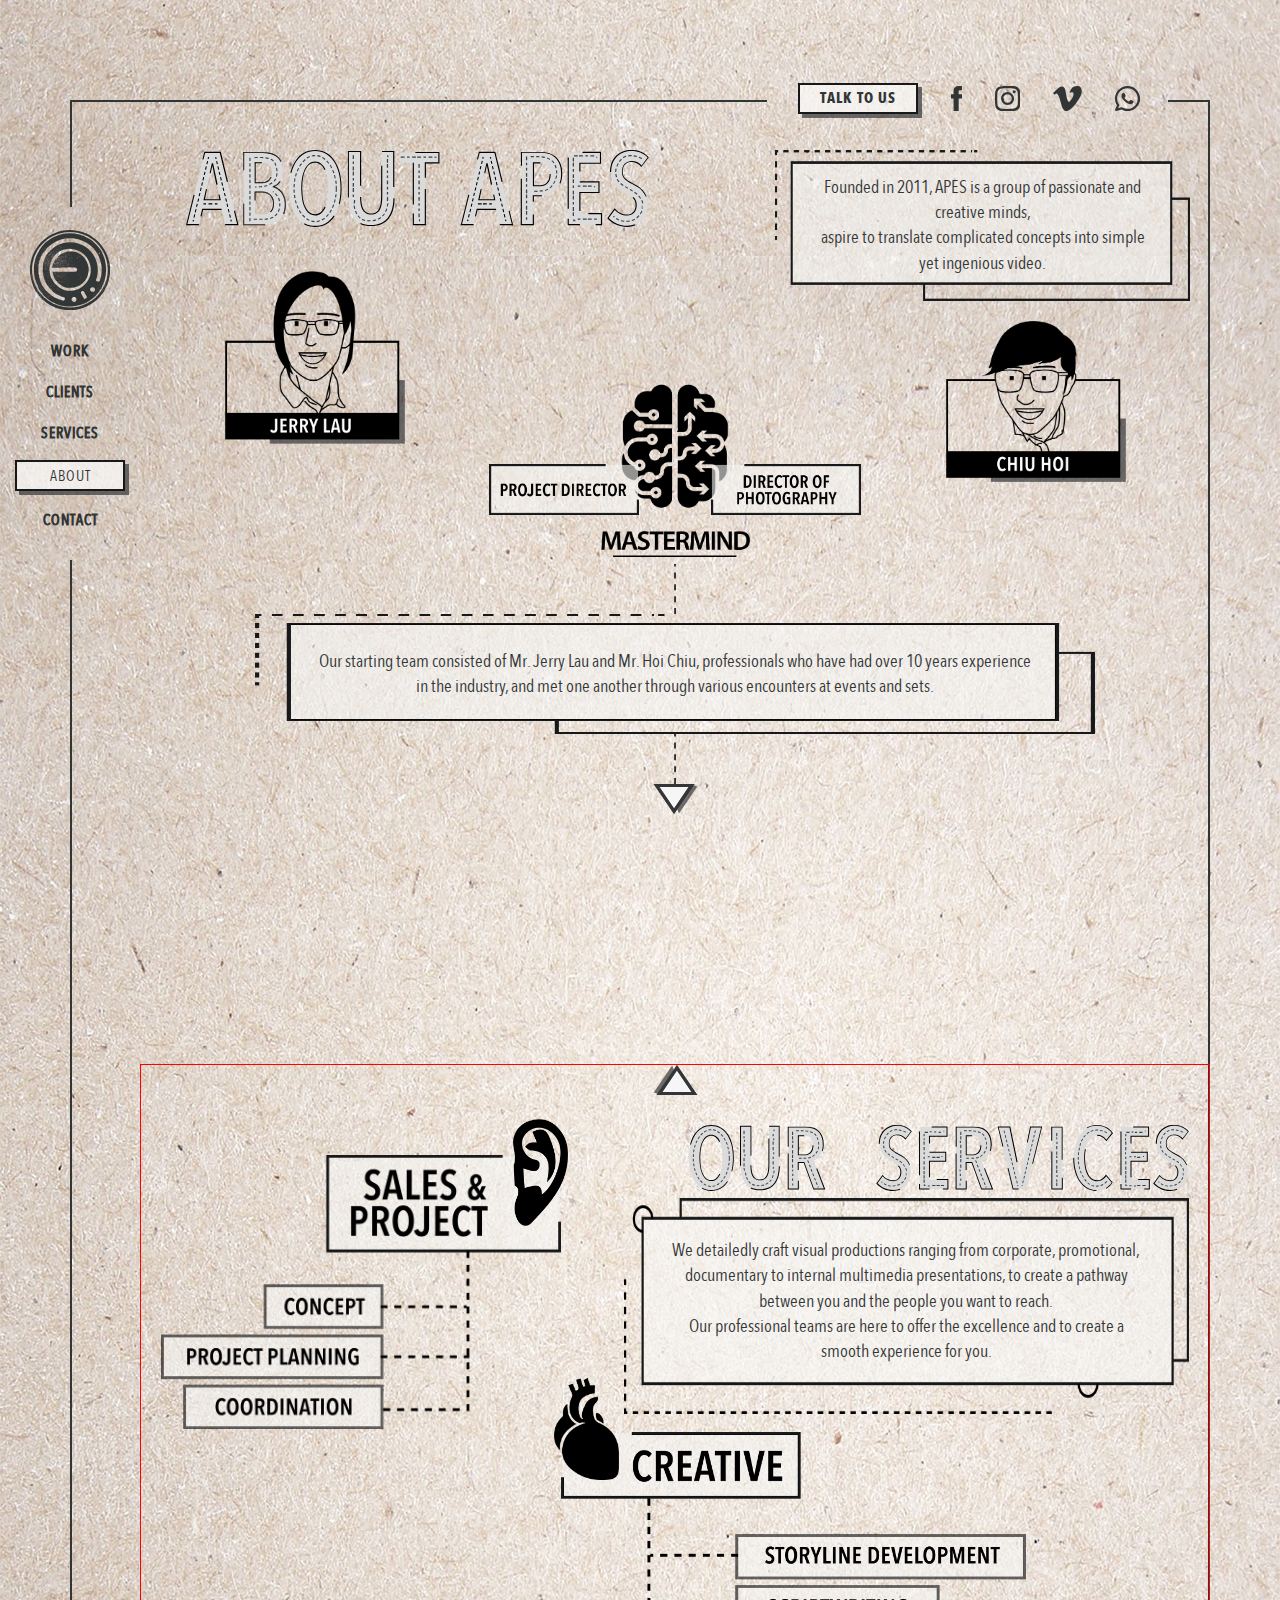
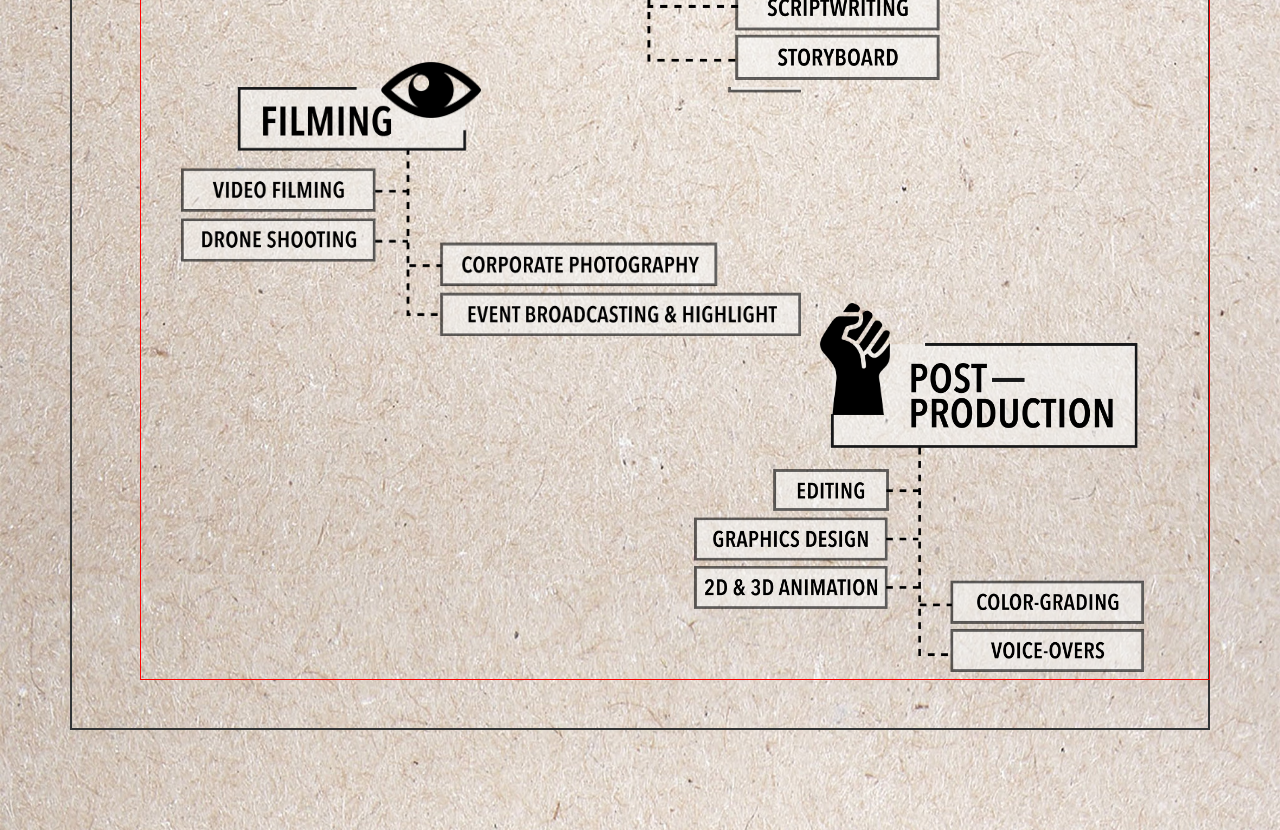
==== about.html @ 7691c05e "work in progress" ====
<!doctype html>
<html class="no-js" lang="en">
<head>
    <meta charset="utf-8">
    <meta http-equiv="x-ua-compatible" content="ie=edge">
    <title>About</title>
    <meta name="description" content="">
    <meta name="viewport" content="width=device-width, initial-scale=1">

    <!--<link rel="shortcut icon" href="img/tab.ico">-->
    <!-- Place favicon.ico in the root directory -->

    <link rel="stylesheet" href="css/main.css">
    <link rel="stylesheet" href="css/magnific-popup.css">
</head>

<body>

<!--[if lte IE 9]>
<p class="browserupgrade">You are using an <strong>outdated</strong> browser. Please <a href="https://browsehappy.com/">upgrade
    your browser</a> to improve your experience and security.</p>
<![endif]-->
<div class="is-mobile"></div>

<main id="main" class="page-transition__wrapper main-scene">

    <div class="page-content__wrap inner-pages about-page">

        <div class="page-content inner-pages about-page">
            <div class="page__frame about-page">
                <span class="page__frame-top-left"></span>
                <span class="page__frame-right"></span>
                <span class="page__frame-bottom"></span>
                <span class="page__frame-bottom-left"></span>
            </div>

            <nav class="page-nav about-page">
                <ul class="page-nav__list">
                    <li class="page-nav__list-item">
                        <a href="index.html" class="page-nav__list-link page-nav__logo page-transition__link">
                            <img src="img/logo.svg" alt="Apes">
                        </a>
                    </li>
                    <li class="page-nav__list-item">
                        <a href="work.html" class="page-nav__list-link page-transition__link">
                            <svg class="page-nav__list-svg" width="100%"
                                 height="100%">
                                <text x="50%" y="90%" letter-spacing="1">Work</text>
                            </svg>
                        </a>
                    </li>
                    <li class="page-nav__list-item">
                        <a href="clients.html" class="page-nav__list-link page-transition__link">
                            <svg class="page-nav__list-svg" width="100%" height="100%">
                                <text x="50%" y="90%" letter-spacing="1">Clients</text>
                            </svg>
                        </a>
                    </li>
                    <li class="page-nav__list-item">
                        <a href="about.html" class="page-nav__list-link page-transition__link">
                            <svg class="page-nav__list-svg" width="100%" height="100%">
                                <text x="50%" y="90%" letter-spacing="1">Services</text>
                            </svg>
                        </a>
                    </li>
                    <li class="page-nav__list-item is-active">
                        <a href="about.html#about" class="page-nav__list-link">
                            <svg class="page-nav__list-svg" width="100%" height="100%">
                                <text x="50%" y="90%" letter-spacing="1">About</text>
                            </svg>
                        </a>
                    </li>
                    <li class="page-nav__list-item">
                        <a href="contact.html" class="page-nav__list-link page-transition__link">
                            <svg class="page-nav__list-svg" width="100%" height="100%">
                                <text x="50%" y="90%" letter-spacing="1">Contact</text>
                            </svg>
                        </a>
                    </li>
                </ul>
            </nav>

            <header class="header about-page">
                <a href="index.html" class="page__logo page-transition__link">
                    <img src="img/logo.svg" alt="Logo">
                </a>
                <div class="hamburger">
                    <span class="line"></span>
                    <span class="line"></span>
                    <span class="line"></span>
                </div>
            </header>

            <div class="about__wrap" id="about">
                <div class="inner-pages__container">
                    <div class="about-row about-row__heading">
                        <div class="about-row__heading-item about__heading page__heading-mob">
                            <span class="heading__line heading__line--top show-in-mob"></span>
                            <img src="img/about/title.svg" alt="About Apes" title="About Apes">
                            <span class="heading__line heading__line--bottom show-in-mob"></span>
                        </div>
                        <div class="about-row__heading-item about__heading-info-wrap">
                            <div class="about__heading-info">
                                <p>Founded in 2011, APES is a group of passionate and <br>
                                    creative minds, <br>
                                    aspire to translate complicated concepts into simple <br>
                                    yet ingenious video. </p>
                            </div>
                        </div>
                    </div>
                    <div class="about-row about-row__people">
                        <div class="about-row__people-item">
                            <div class="about-row__people-img">
                                <img src="img/about/jerry.png" alt="Jerry Lau">
                            </div>
                        </div>
                        <div class="about-row__people-item about-row__people-item--center">
                            <div class="about-row__people-director about-row__people-project"
                                 style="background-image: url('img/about/project-director.png')"></div>
                            <div class="about-row_people-brain">
                                <img src="img/about/brain.png" alt="Mastermind">
                                <img src="img/about/glow.png" class="about-row_people-glow" alt="">
                            </div>
                            <div class="about-row__people-director about-row__people-photography"
                                 style="background-image: url('img/about/photography-director.png')"></div>
                        </div>
                        <div class="about-row__people-item  about-row__people--right">
                            <div class="about-row__people-img">
                                <img src="img/about/hoi.png" alt="Chiu Hoi">
                            </div>
                        </div>
                    </div>
                    <div class="about-row about__content-wrap">
                        <div class="about__content">
                            <p>Our starting team consisted of Mr. Jerry Lau and Mr. Hoi Chiu, professionals who have had
                                over 10 years experience in the industry, and met one another through various encounters
                                at
                                events and sets.
                                <!--With the joining of talents of different roles over years, our teams has been growing to-->
                                <!--&lt;!&ndash;work to the fullest. &#45;&#45;!>-->
                                </p>
                        </div>
                    </div>
                    <div class="about-row about-services__link-wrap">
                        <a href="#services" class="about-services__link go-to-services">
                            <?xml version="1.0" encoding="UTF-8"?>
                            <svg class="button-svg" enable-background="new 0 0 25.5 17.5" version="1.1" viewBox="0 0 25.5 17.5" xml:space="preserve" xmlns="http://www.w3.org/2000/svg">
                            <polygon class="arrow-inner" points="22.2 0.9 11.9 15.9 1.7 0.9" fill="#F6F6F6"/>
                            <path class="arrow-border" d="M23.9,0L11.9,17.5L0,0H23.9z M11.9,14.3l8.5-12.5h-17L11.9,14.3z" fill="#5F6364"/>
                            <polygon class="arrow-shadow" points="13.6 14.4 14.8 17.2 25.5 1.4 22.9 0.8" fill="#333636" opacity=".7"/>
                            <path class="arrow-border" d="M23.9,0L11.9,17.5L0,0H23.9z M11.9,14.3l8.5-12.5h-17L11.9,14.3z" fill="#333536"/>
                        </svg>
                        </a>
                    </div>
                </div>
            </div>

            <div class="services__wrap" id="services">
                <div class="services__wrap-inner">
                        <div class="about-row about-services__link-wrap">
                            <a href="#services" class="about-services__link go-to-services">
                                <?xml version="1.0" encoding="UTF-8"?>
                                <?xml version="1.0" encoding="UTF-8"?>
                                <svg class="button-svg" enable-background="new 0 0 25.5 17.5" version="1.1" viewBox="0 0 25.5 17.5" xml:space="preserve" xmlns="http://www.w3.org/2000/svg">
                                        <polygon class="arrow-inner" points="3.4 16.6 13.6 1.6 23.8 16.6" fill="#F6F6F6"/>
                                        <path class="arrow-border" d="M1.7,17.5L13.6,0l11.9,17.5H1.7z M13.6,3.2L5.1,15.7h17L13.6,3.2z" fill="#5F6364"/>
                                        <polygon class="arrow-shadow" points="11.9 3.1 10.8 0.3 0 16.1 2.6 16.7" fill="#333636" opacity=".7"/>
                                        <path class="arrow-border" d="M1.7,17.5L13.6,0l11.9,17.5H1.7z M13.6,3.2L5.1,15.7h17L13.6,3.2z" fill="#333536"/>
                                    </svg>
                            </a>
                        </div>
                        <div class="services-img service-img__sales">
                            <img src="img/services/sales.png" alt="Sales & Project">
                            <img src="img/services/ear.png" class="service-img__icon" alt="Ear">
                        </div>
                        <div class="services__info-wrap">
                            <div class="services__heading page__heading-mob">
                                <span class="heading__line heading__line--top show-in-mob"></span>
                                <img src="img/services/title.svg" alt="Our Services" title="Our Services">
                                <span class="heading__line heading__line--bottom show-in-mob"></span>
                            </div>
                            <div class="services__info">
                                <p>We detailedly craft visual productions ranging from corporate, promotional, documentary
                                    to internal multimedia presentations, to create a pathway between you and the people you
                                    want to reach.
                                    <br>
                                    Our professional teams are here to offer the excellence and to create a smooth
                                    experience for you.
                                </p>
                            </div>
                        </div>
                    <div class="services__divider"></div>
                    <div class="services-img service-img__creative">
                        <img src="img/services/creative.png" alt="Creative">
                        <img src="img/services/heart.png" class="service-img__icon" alt="Heart">
                    </div>
                    <div class="services__divider"></div>
                    <div class="services-img service-img__filming">
                        <img src="img/services/filming.png" alt="Filming">
                        <img src="img/services/eye.png" class="service-img__icon" alt="Eye">
                    </div>
                    <div class="services-img service-img__production">
                        <img src="img/services/postproduction.png" alt="Post-Production">
                        <img src="img/services/hand.png" class="service-img__icon" alt="Hand">
                    </div>
                </div>
            </div>

            <nav class="page-socials about-page">
                <ul class="page-socials__list">
                    <li class="page-socials__list-item is-active">
                        <a href="contact.html" class="page-socials__contact-link">Talk to Us</a>
                    </li>
                    <li class="page-socials__list-item">
                        <a href="https://www.facebook.com/apesproduction" class="page-socials__list-link"
                           target="_blank">
                            <?xml version="1.0" encoding="UTF-8"?>
                            <svg enable-background="new 0 0 9 19.5" version="1.1" viewBox="0 0 9 19.5" xml:space="preserve" xmlns="http://www.w3.org/2000/svg">
                                 <path d="m2 19.5h4v-9.8h2.7l0.3-3.3h-3v-1.9c0-0.8 0.2-1.1 0.9-1.1h2.1v-3.4h-2.7c-2.9 0-4.3 1.3-4.3 3.8v2.6h-2v3.3h2v9.8z"/>
                            </svg>
                        </a>
                    </li>
                    <li class="page-socials__list-item">
                        <a href="https://www.instagram.com/apesproduction" class="page-socials__list-link"
                           target="_blank">
                            <?xml version="1.0" encoding="UTF-8"?>
                            <svg enable-background="new 0 0 17.7 17.7" version="1.1" viewBox="0 0 17.7 17.7" xml:space="preserve" xmlns="http://www.w3.org/2000/svg">
                                <path d="m8.9 1.6c2.4 0 2.6 0 3.6 0.1 0.9 0 1.3 0.2 1.6 0.3 0.4 0.2 0.7 0.4 1 0.7s0.5 0.6 0.7 1c0.1 0.3 0.3 0.8 0.3 1.6 0 0.9 0.1 1.2 0.1 3.6s0 2.6-0.1 3.6c0 0.9-0.2 1.3-0.3 1.6-0.2 0.4-0.4 0.7-0.7 1s-0.6 0.5-1 0.7c-0.3 0.1-0.8 0.3-1.6 0.3-0.9 0-1.2 0.1-3.6 0.1s-2.6 0-3.6-0.1c-0.9 0-1.3-0.2-1.6-0.3-0.4-0.2-0.7-0.4-1-0.7s-0.5-0.6-0.7-1c-0.1-0.3-0.3-0.8-0.3-1.6 0-0.9-0.1-1.2-0.1-3.6s0-2.6 0.1-3.6c0-0.9 0.2-1.3 0.3-1.6 0.2-0.4 0.4-0.7 0.7-1s0.6-0.5 1-0.7c0.3-0.1 0.8-0.3 1.6-0.3 0.9-0.1 1.2-0.1 3.6-0.1m0-1.6c-2.4 0-2.7 0-3.7 0.1-0.9 0-1.6 0.2-2.2 0.4-0.5 0.2-1 0.5-1.5 1s-0.8 1-1 1.6c-0.3 0.5-0.4 1.2-0.4 2.1-0.1 1-0.1 1.3-0.1 3.7s0 2.7 0.1 3.7c0 0.9 0.2 1.6 0.4 2.2s0.5 1.1 1 1.6 1 0.8 1.6 1 1.2 0.4 2.2 0.4c0.9 0 1.2 0.1 3.7 0.1 2.4 0 2.7 0 3.7-0.1 0.9 0 1.6-0.2 2.2-0.4s1.1-0.5 1.6-1 0.8-1 1-1.6 0.4-1.2 0.4-2.2c0-0.9 0.1-1.2 0.1-3.7 0-2.4 0-2.7-0.1-3.7 0-0.9-0.2-1.6-0.4-2.2s-0.5-1.1-1-1.6-1-0.8-1.6-1-1.2-0.4-2.2-0.4h-3.8"/>
                                <path d="m8.9 4.3c-2.5 0-4.6 2-4.6 4.6 0 2.5 2 4.6 4.6 4.6 2.5 0 4.6-2 4.6-4.6-0.1-2.5-2.1-4.6-4.6-4.6m0 7.5c-1.6 0-3-1.3-3-3 0-1.6 1.3-3 3-3s3 1.3 3 3c-0.1 1.7-1.4 3-3 3"/>
                                <path d="m14.7 4.1c0 0.6-0.5 1.1-1.1 1.1s-1.1-0.5-1.1-1.1 0.5-1.1 1.1-1.1c0.6 0.1 1.1 0.5 1.1 1.1"/>
                            </svg>
                        </a>
                    </li>
                    <li class="page-socials__list-item">
                        <a href="https://vimeo.com/apesproduction" class="page-socials__list-link" target="_blank">
                            <?xml version="1.0" encoding="UTF-8"?>
                            <svg enable-background="new 0 0 21 18.3" version="1.1" viewBox="0 0 21 18.3" xml:space="preserve" xmlns="http://www.w3.org/2000/svg">
                                 <path d="m17.9 0c-2.9-0.1-4.9 1.6-5.9 5 0.5-0.2 1.1-0.4 1.6-0.4 1.1 0 1.6 0.6 1.4 1.8-0.1 0.7-0.5 1.8-1.4 3.2s-1.5 2.1-2 2.1c-0.6 0-1.1-1.1-1.6-3.2-0.1-0.6-0.4-2.2-0.8-4.8-0.4-2.4-1.4-3.5-3.1-3.3-0.7 0.1-1.7 0.7-3.1 2l-3 2.7 1 1.3c0.9-0.7 1.5-1 1.6-1 0.7 0 1.4 1.1 2.1 3.4 0.6 2.1 1.2 4.1 1.8 6.2 0.9 2.3 1.9 3.4 3.2 3.4 2 0 4.4-1.9 7.2-5.7 2.7-3.7 4.1-6.5 4.1-8.5 0.1-2.8-0.9-4.2-3.1-4.2z"/>
                            </svg>
                        </a>
                    </li>
                    <li class="page-socials__list-item">
                        <a href="https://wa.me/85295656536" class="page-socials__list-link" target="_blank">
                            <?xml version="1.0" encoding="UTF-8"?>
                            <svg enable-background="new 0 0 19.9 19.9" version="1.1" viewBox="0 0 19.9 19.9" xml:space="preserve" xmlns="http://www.w3.org/2000/svg">
                                <path d="m10 0c-5.5 0-10 4.5-10 10 0 1.9 0.5 3.8 1.6 5.4l-1.5 3.3c-0.2 0.3-0.1 0.7 0.1 0.9s0.4 0.3 0.7 0.3h0.2l4.2-1.1c1.4 0.8 3.1 1.2 4.7 1.2 5.5 0 10-4.5 10-10-0.1-5.5-4.5-10-10-10zm0 18.2c-1.5 0-2.9-0.4-4.1-1.1-0.2-0.1-0.4-0.1-0.5-0.1h-0.2l-2.7 0.7 0.9-2.1c0.1-0.3 0.1-0.6-0.1-0.9-1-1.4-1.6-3.1-1.6-4.8 0-4.5 3.7-8.2 8.2-8.2s8.2 3.7 8.2 8.2c0.1 4.6-3.6 8.3-8.1 8.3z" clip-rule="evenodd" fill-rule="evenodd"/>
                                <path d="m13.8 11.5c-0.4-0.2-1-0.5-1.5-0.3-0.4 0.2-0.6 0.7-0.9 1-0.1 0.2-0.3 0.2-0.5 0.1-1.4-0.6-2.5-1.5-3.3-2.8 0-0.2 0-0.4 0.2-0.6 0.2-0.3 0.5-0.6 0.6-1s-0.1-0.8-0.3-1.1c-0.2-0.4-0.4-1-0.8-1.3-0.4-0.2-0.9-0.1-1.3 0.2-0.6 0.5-0.9 1.3-0.9 2 0 0.2 0 0.4 0.1 0.6 0.1 0.5 0.4 1 0.6 1.4 0.2 0.3 0.4 0.7 0.6 1 0.8 1 1.7 1.9 2.8 2.6 0.5 0.3 1.1 0.6 1.7 0.8 0.7 0.2 1.3 0.5 2 0.3 0.8-0.1 1.5-0.6 1.8-1.4 0.1-0.2 0.1-0.5 0.1-0.7 0-0.3-0.6-0.6-1-0.8z" clip-rule="evenodd" fill-rule="evenodd"/>
                            </svg>
                        </a>
                    </li>
                </ul>
            </nav>
        </div>
    </div>
</main>

<script src="js/vendor/modernizr-3.5.0.min.js"></script>
<script src="js/vendor/jquery-3.2.1.min.js"></script>
<script src="js/vendor/bootstrap.bundle.min.js"></script>
<script src="js/plugins.js"></script>
<script src="js/vendor/TweenMax.min.js"></script>
<script src="js/vendor/ScrollMagic.min.js"></script>
<script src="js/vendor/debug.addIndicators.min.js"></script>
<script src="js/vendor/jquery.smoothState.min.js"></script>
<script src="js/vendor/jquery.magnific-popup.min.js"></script>
<script src="js/main.js"></script>

</body>
</html>
---- css/main.css ----
/*-------------------MIXINS-------------------------*/
/*---------------LAYOUT---------------*/
/*--------------TRANSITIONS AND ANIMATIONS----------------*/
/*-----------------Decorations-----------------------*/
/*-----------------CUSTOM MIXINS-----------------------*/
/* Slider */
.slick-slider {
  position: relative;
  display: block;
  box-sizing: border-box;
  -webkit-touch-callout: none;
  -webkit-user-select: none;
  -khtml-user-select: none;
  -moz-user-select: none;
  -ms-user-select: none;
  user-select: none;
  -ms-touch-action: pan-y;
  touch-action: pan-y;
  -webkit-tap-highlight-color: transparent; }

.slick-list {
  position: relative;
  overflow: hidden;
  display: block;
  margin: 0;
  padding: 0; }
  .slick-list:focus {
    outline: none; }
  .slick-list.dragging {
    cursor: pointer;
    cursor: hand; }

.slick-slider .slick-track,
.slick-slider .slick-list {
  -webkit-transform: translate3d(0, 0, 0);
  -moz-transform: translate3d(0, 0, 0);
  -ms-transform: translate3d(0, 0, 0);
  -o-transform: translate3d(0, 0, 0);
  transform: translate3d(0, 0, 0); }

.slick-track {
  position: relative;
  left: 0;
  top: 0;
  display: block;
  margin-left: auto;
  margin-right: auto; }
  .slick-track:before, .slick-track:after {
    content: "";
    display: table; }
  .slick-track:after {
    clear: both; }
  .slick-loading .slick-track {
    visibility: hidden; }

.slick-slide {
  float: left;
  height: 100%;
  min-height: 1px;
  display: none; }
  [dir="rtl"] .slick-slide {
    float: right; }
  .slick-slide img {
    display: block; }
  .slick-slide.slick-loading img {
    display: none; }
  .slick-slide.dragging img {
    pointer-events: none; }
  .slick-initialized .slick-slide {
    display: block; }
  .slick-loading .slick-slide {
    visibility: hidden; }
  .slick-vertical .slick-slide {
    display: block;
    height: auto;
    border: 1px solid transparent; }

.slick-arrow.slick-hidden {
  display: none; }

/*! normalize.css v2.0.1 | MIT License | git.io/normalize */
/* ==========================================================================
   HTML5 display definitions
   ========================================================================== */
/*
 * Corrects `block` display not defined in IE 8/9.
 */
article,
aside,
details,
figcaption,
figure,
footer,
header,
hgroup,
nav,
section,
summary {
  display: block; }

/*
 * Corrects `inline-block` display not defined in IE 8/9.
 */
audio,
canvas,
video {
  display: inline-block; }

/*
 * Prevents modern browsers from displaying `audio` without controls.
 * Remove excess height in iOS 5 devices.
 */
audio:not([controls]) {
  display: none;
  height: 0; }

/*
 * Addresses styling for `hidden` attribute not present in IE 8/9.
 */
[hidden] {
  display: none; }

/* ==========================================================================
   Base
   ========================================================================== */
/*
 * 1. Sets default font family to sans-serif.
 * 2. Prevents iOS text size adjust after orientation change, without disabling
 *    user zoom.
 */
* {
  margin: 0;
  padding: 0;
  font-size: 100%; }

html {
  font-family: sans-serif;
  /* 1 */
  -webkit-text-size-adjust: 100%;
  /* 2 */
  -ms-text-size-adjust: 100%;
  /* 2 */ }

/*
 * Removes default margin.
 */
body {
  margin: 0;
  background-color: #fff; }

html, body {
  width: 100%;
  height: 100%; }

/* ==========================================================================
   Links
   ========================================================================== */
/*
 * Addresses `outline` inconsistency between Chrome and other browsers.
 */
a:focus {
  outline: thin dotted; }

/*
 * Improves readability when focused and also mouse hovered in all browsers.
 */
a:active,
a:hover {
  outline: 0; }

/* ==========================================================================
   Typography
   ========================================================================== */
/*
 * Addresses `h1` font sizes within `section` and `article` in Firefox 4+,
 * Safari 5, and Chrome.
 */
h1 {
  font-size: 2em; }

/*
 * Addresses styling not present in IE 8/9, Safari 5, and Chrome.
 */
abbr[title] {
  border-bottom: 1px dotted; }

/*
 * Addresses style set to `bolder` in Firefox 4+, Safari 5, and Chrome.
 */
b,
strong {
  font-weight: bold; }

/*
 * Addresses styling not present in Safari 5 and Chrome.
 */
dfn {
  font-style: italic; }

/*
 * Addresses styling not present in IE 8/9.
 */
mark {
  background: #ff0;
  color: #000; }

/*
 * Corrects font family set oddly in Safari 5 and Chrome.
 */
code,
kbd,
pre,
samp {
  font-family: monospace, serif;
  font-size: 1em; }

/*
 * Improves readability of pre-formatted text in all browsers.
 */
pre {
  white-space: pre;
  white-space: pre-wrap;
  word-wrap: break-word; }

/*
 * Sets consistent quote types.
 */
q {
  quotes: "\201C" "\201D" "\2018" "\2019"; }

/*
 * Addresses inconsistent and variable font size in all browsers.
 */
small {
  font-size: 80%; }

/*
 * Prevents `sub` and `sup` affecting `line-height` in all browsers.
 */
sub,
sup {
  font-size: 75%;
  line-height: 0;
  position: relative;
  vertical-align: baseline; }

sup {
  top: -0.5em; }

sub {
  bottom: -0.25em; }

/* ==========================================================================
   Embedded content
   ========================================================================== */
/*
 * Removes border when inside `a` element in IE 8/9.
 */
img {
  border: 0; }

/*
 * Corrects overflow displayed oddly in IE 9.
 */
svg:not(:root) {
  overflow: hidden; }

/* ==========================================================================
   Figures
   ========================================================================== */
/*
 * Addresses margin not present in IE 8/9 and Safari 5.
 */
figure {
  margin: 0; }

/* ==========================================================================
   Forms
   ========================================================================== */
/*
 * Define consistent border, margin, and padding.
 */
fieldset {
  border: 1px solid #c0c0c0;
  margin: 0 2px;
  padding: 0.35em 0.625em 0.75em; }

/*
 * 1. Corrects color not being inherited in IE 8/9.
 * 2. Remove padding so people aren't caught out if they zero out fieldsets.
 */
legend {
  border: 0;
  /* 1 */
  padding: 0;
  /* 2 */ }

/*
 * 1. Corrects font family not being inherited in all browsers.
 * 2. Corrects font size not being inherited in all browsers.
 * 3. Addresses margins set differently in Firefox 4+, Safari 5, and Chrome
 */
button,
input,
select,
textarea {
  font-family: inherit;
  /* 1 */
  font-size: 100%;
  /* 2 */
  margin: 0;
  /* 3 */ }

/*
 * Addresses Firefox 4+ setting `line-height` on `input` using `!important` in
 * the UA stylesheet.
 */
button,
input {
  line-height: normal; }

/*
 * 1. Avoid the WebKit bug in Android 4.0.* where (2) destroys native `audio`
 *    and `video` controls.
 * 2. Corrects inability to style clickable `input` types in iOS.
 * 3. Improves usability and consistency of cursor style between image-type
 *    `input` and others.
 */
button,
html input[type="button"],
input[type="reset"],
input[type="submit"] {
  -webkit-appearance: button;
  /* 2 */
  cursor: pointer;
  /* 3 */ }

/*
 * Re-set default cursor for disabled elements.
 */
button[disabled],
input[disabled] {
  cursor: default; }

/*
 * 1. Addresses box sizing set to `content-box` in IE 8/9.
 * 2. Removes excess padding in IE 8/9.
 */
input[type="checkbox"],
input[type="radio"] {
  box-sizing: border-box;
  /* 1 */
  padding: 0;
  /* 2 */ }

/*
 * 1. Addresses `appearance` set to `searchfield` in Safari 5 and Chrome.
 * 2. Addresses `box-sizing` set to `border-box` in Safari 5 and Chrome
 *    (include `-moz` to future-proof).
 */
input[type="search"] {
  -webkit-appearance: textfield;
  /* 1 */
  -moz-box-sizing: content-box;
  -webkit-box-sizing: content-box;
  /* 2 */
  box-sizing: content-box; }

/*
 * Removes inner padding and search cancel button in Safari 5 and Chrome
 * on OS X.
 */
input[type="search"]::-webkit-search-cancel-button,
input[type="search"]::-webkit-search-decoration {
  -webkit-appearance: none; }

/*
 * Removes inner padding and border in Firefox 4+.
 */
button::-moz-focus-inner,
input::-moz-focus-inner {
  border: 0;
  padding: 0; }

/*
 * 1. Removes default vertical scrollbar in IE 8/9.
 * 2. Improves readability and alignment in all browsers.
 */
textarea {
  overflow: auto;
  /* 1 */
  vertical-align: top;
  /* 2 */ }

/* ==========================================================================
   Tables
   ========================================================================== */
/*
 * Remove most spacing between table cells.
 */
table {
  border-collapse: collapse;
  border-spacing: 0; }

/*!
* Bootstrap Grid v4.1.2 (https://getbootstrap.com/)
* Copyright 2011-2018 The Bootstrap Authors
* Copyright 2011-2018 Twitter, Inc.
* Licensed under MIT (https://github.com/twbs/bootstrap/blob/master/LICENSE)
*/
@-ms-viewport {
  width: device-width; }
html {
  box-sizing: border-box;
  -ms-overflow-style: scrollbar; }

*,
*::before,
*::after {
  box-sizing: inherit; }

.container {
  width: 100%;
  padding-right: 15px;
  padding-left: 15px;
  margin-right: auto;
  margin-left: auto; }
  @media (min-width: 576px) {
    .container {
      max-width: 540px; } }
  @media (min-width: 768px) {
    .container {
      max-width: 720px; } }
  @media (min-width: 992px) {
    .container {
      max-width: 960px; } }
  @media (min-width: 1200px) {
    .container {
      max-width: 1140px; } }

.container-fluid {
  width: 100%;
  padding-right: 15px;
  padding-left: 15px;
  margin-right: auto;
  margin-left: auto; }

.row {
  display: flex;
  flex-wrap: wrap;
  margin-right: -15px;
  margin-left: -15px; }

.no-gutters {
  margin-right: 0;
  margin-left: 0; }
  .no-gutters > .col,
  .no-gutters > [class*="col-"] {
    padding-right: 0;
    padding-left: 0; }

.col-1, .col-2, .col-3, .col-4, .col-5, .col-6, .col-7, .col-8, .col-9, .col-10, .col-11, .col-12, .col,
.col-auto, .col-sm-1, .col-sm-2, .col-sm-3, .col-sm-4, .col-sm-5, .col-sm-6, .col-sm-7, .col-sm-8, .col-sm-9, .col-sm-10, .col-sm-11, .col-sm-12, .col-sm,
.col-sm-auto, .col-md-1, .col-md-2, .col-md-3, .col-md-4, .col-md-5, .col-md-6, .col-md-7, .col-md-8, .col-md-9, .col-md-10, .col-md-11, .col-md-12, .col-md,
.col-md-auto, .col-lg-1, .col-lg-2, .col-lg-3, .col-lg-4, .col-lg-5, .col-lg-6, .col-lg-7, .col-lg-8, .col-lg-9, .col-lg-10, .col-lg-11, .col-lg-12, .col-lg,
.col-lg-auto, .col-xl-1, .col-xl-2, .col-xl-3, .col-xl-4, .col-xl-5, .col-xl-6, .col-xl-7, .col-xl-8, .col-xl-9, .col-xl-10, .col-xl-11, .col-xl-12, .col-xl,
.col-xl-auto {
  position: relative;
  width: 100%;
  min-height: 1px;
  padding-right: 15px;
  padding-left: 15px; }

.col {
  flex-basis: 0;
  flex-grow: 1;
  max-width: 100%; }

.col-auto {
  flex: 0 0 auto;
  width: auto;
  max-width: none; }

.col-1 {
  flex: 0 0 8.3333333333%;
  max-width: 8.3333333333%; }

.col-2 {
  flex: 0 0 16.6666666667%;
  max-width: 16.6666666667%; }

.col-3 {
  flex: 0 0 25%;
  max-width: 25%; }

.col-4 {
  flex: 0 0 33.3333333333%;
  max-width: 33.3333333333%; }

.col-5 {
  flex: 0 0 41.6666666667%;
  max-width: 41.6666666667%; }

.col-6 {
  flex: 0 0 50%;
  max-width: 50%; }

.col-7 {
  flex: 0 0 58.3333333333%;
  max-width: 58.3333333333%; }

.col-8 {
  flex: 0 0 66.6666666667%;
  max-width: 66.6666666667%; }

.col-9 {
  flex: 0 0 75%;
  max-width: 75%; }

.col-10 {
  flex: 0 0 83.3333333333%;
  max-width: 83.3333333333%; }

.col-11 {
  flex: 0 0 91.6666666667%;
  max-width: 91.6666666667%; }

.col-12 {
  flex: 0 0 100%;
  max-width: 100%; }

.order-first {
  order: -1; }

.order-last {
  order: 13; }

.order-0 {
  order: 0; }

.order-1 {
  order: 1; }

.order-2 {
  order: 2; }

.order-3 {
  order: 3; }

.order-4 {
  order: 4; }

.order-5 {
  order: 5; }

.order-6 {
  order: 6; }

.order-7 {
  order: 7; }

.order-8 {
  order: 8; }

.order-9 {
  order: 9; }

.order-10 {
  order: 10; }

.order-11 {
  order: 11; }

.order-12 {
  order: 12; }

.offset-1 {
  margin-left: 8.3333333333%; }

.offset-2 {
  margin-left: 16.6666666667%; }

.offset-3 {
  margin-left: 25%; }

.offset-4 {
  margin-left: 33.3333333333%; }

.offset-5 {
  margin-left: 41.6666666667%; }

.offset-6 {
  margin-left: 50%; }

.offset-7 {
  margin-left: 58.3333333333%; }

.offset-8 {
  margin-left: 66.6666666667%; }

.offset-9 {
  margin-left: 75%; }

.offset-10 {
  margin-left: 83.3333333333%; }

.offset-11 {
  margin-left: 91.6666666667%; }

@media (min-width: 576px) {
  .col-sm {
    flex-basis: 0;
    flex-grow: 1;
    max-width: 100%; }

  .col-sm-auto {
    flex: 0 0 auto;
    width: auto;
    max-width: none; }

  .col-sm-1 {
    flex: 0 0 8.3333333333%;
    max-width: 8.3333333333%; }

  .col-sm-2 {
    flex: 0 0 16.6666666667%;
    max-width: 16.6666666667%; }

  .col-sm-3 {
    flex: 0 0 25%;
    max-width: 25%; }

  .col-sm-4 {
    flex: 0 0 33.3333333333%;
    max-width: 33.3333333333%; }

  .col-sm-5 {
    flex: 0 0 41.6666666667%;
    max-width: 41.6666666667%; }

  .col-sm-6 {
    flex: 0 0 50%;
    max-width: 50%; }

  .col-sm-7 {
    flex: 0 0 58.3333333333%;
    max-width: 58.3333333333%; }

  .col-sm-8 {
    flex: 0 0 66.6666666667%;
    max-width: 66.6666666667%; }

  .col-sm-9 {
    flex: 0 0 75%;
    max-width: 75%; }

  .col-sm-10 {
    flex: 0 0 83.3333333333%;
    max-width: 83.3333333333%; }

  .col-sm-11 {
    flex: 0 0 91.6666666667%;
    max-width: 91.6666666667%; }

  .col-sm-12 {
    flex: 0 0 100%;
    max-width: 100%; }

  .order-sm-first {
    order: -1; }

  .order-sm-last {
    order: 13; }

  .order-sm-0 {
    order: 0; }

  .order-sm-1 {
    order: 1; }

  .order-sm-2 {
    order: 2; }

  .order-sm-3 {
    order: 3; }

  .order-sm-4 {
    order: 4; }

  .order-sm-5 {
    order: 5; }

  .order-sm-6 {
    order: 6; }

  .order-sm-7 {
    order: 7; }

  .order-sm-8 {
    order: 8; }

  .order-sm-9 {
    order: 9; }

  .order-sm-10 {
    order: 10; }

  .order-sm-11 {
    order: 11; }

  .order-sm-12 {
    order: 12; }

  .offset-sm-0 {
    margin-left: 0; }

  .offset-sm-1 {
    margin-left: 8.3333333333%; }

  .offset-sm-2 {
    margin-left: 16.6666666667%; }

  .offset-sm-3 {
    margin-left: 25%; }

  .offset-sm-4 {
    margin-left: 33.3333333333%; }

  .offset-sm-5 {
    margin-left: 41.6666666667%; }

  .offset-sm-6 {
    margin-left: 50%; }

  .offset-sm-7 {
    margin-left: 58.3333333333%; }

  .offset-sm-8 {
    margin-left: 66.6666666667%; }

  .offset-sm-9 {
    margin-left: 75%; }

  .offset-sm-10 {
    margin-left: 83.3333333333%; }

  .offset-sm-11 {
    margin-left: 91.6666666667%; } }
@media (min-width: 768px) {
  .col-md {
    flex-basis: 0;
    flex-grow: 1;
    max-width: 100%; }

  .col-md-auto {
    flex: 0 0 auto;
    width: auto;
    max-width: none; }

  .col-md-1 {
    flex: 0 0 8.3333333333%;
    max-width: 8.3333333333%; }

  .col-md-2 {
    flex: 0 0 16.6666666667%;
    max-width: 16.6666666667%; }

  .col-md-3 {
    flex: 0 0 25%;
    max-width: 25%; }

  .col-md-4 {
    flex: 0 0 33.3333333333%;
    max-width: 33.3333333333%; }

  .col-md-5 {
    flex: 0 0 41.6666666667%;
    max-width: 41.6666666667%; }

  .col-md-6 {
    flex: 0 0 50%;
    max-width: 50%; }

  .col-md-7 {
    flex: 0 0 58.3333333333%;
    max-width: 58.3333333333%; }

  .col-md-8 {
    flex: 0 0 66.6666666667%;
    max-width: 66.6666666667%; }

  .col-md-9 {
    flex: 0 0 75%;
    max-width: 75%; }

  .col-md-10 {
    flex: 0 0 83.3333333333%;
    max-width: 83.3333333333%; }

  .col-md-11 {
    flex: 0 0 91.6666666667%;
    max-width: 91.6666666667%; }

  .col-md-12 {
    flex: 0 0 100%;
    max-width: 100%; }

  .order-md-first {
    order: -1; }

  .order-md-last {
    order: 13; }

  .order-md-0 {
    order: 0; }

  .order-md-1 {
    order: 1; }

  .order-md-2 {
    order: 2; }

  .order-md-3 {
    order: 3; }

  .order-md-4 {
    order: 4; }

  .order-md-5 {
    order: 5; }

  .order-md-6 {
    order: 6; }

  .order-md-7 {
    order: 7; }

  .order-md-8 {
    order: 8; }

  .order-md-9 {
    order: 9; }

  .order-md-10 {
    order: 10; }

  .order-md-11 {
    order: 11; }

  .order-md-12 {
    order: 12; }

  .offset-md-0 {
    margin-left: 0; }

  .offset-md-1 {
    margin-left: 8.3333333333%; }

  .offset-md-2 {
    margin-left: 16.6666666667%; }

  .offset-md-3 {
    margin-left: 25%; }

  .offset-md-4 {
    margin-left: 33.3333333333%; }

  .offset-md-5 {
    margin-left: 41.6666666667%; }

  .offset-md-6 {
    margin-left: 50%; }

  .offset-md-7 {
    margin-left: 58.3333333333%; }

  .offset-md-8 {
    margin-left: 66.6666666667%; }

  .offset-md-9 {
    margin-left: 75%; }

  .offset-md-10 {
    margin-left: 83.3333333333%; }

  .offset-md-11 {
    margin-left: 91.6666666667%; } }
@media (min-width: 992px) {
  .col-lg {
    flex-basis: 0;
    flex-grow: 1;
    max-width: 100%; }

  .col-lg-auto {
    flex: 0 0 auto;
    width: auto;
    max-width: none; }

  .col-lg-1 {
    flex: 0 0 8.3333333333%;
    max-width: 8.3333333333%; }

  .col-lg-2 {
    flex: 0 0 16.6666666667%;
    max-width: 16.6666666667%; }

  .col-lg-3 {
    flex: 0 0 25%;
    max-width: 25%; }

  .col-lg-4 {
    flex: 0 0 33.3333333333%;
    max-width: 33.3333333333%; }

  .col-lg-5 {
    flex: 0 0 41.6666666667%;
    max-width: 41.6666666667%; }

  .col-lg-6 {
    flex: 0 0 50%;
    max-width: 50%; }

  .col-lg-7 {
    flex: 0 0 58.3333333333%;
    max-width: 58.3333333333%; }

  .col-lg-8 {
    flex: 0 0 66.6666666667%;
    max-width: 66.6666666667%; }

  .col-lg-9 {
    flex: 0 0 75%;
    max-width: 75%; }

  .col-lg-10 {
    flex: 0 0 83.3333333333%;
    max-width: 83.3333333333%; }

  .col-lg-11 {
    flex: 0 0 91.6666666667%;
    max-width: 91.6666666667%; }

  .col-lg-12 {
    flex: 0 0 100%;
    max-width: 100%; }

  .order-lg-first {
    order: -1; }

  .order-lg-last {
    order: 13; }

  .order-lg-0 {
    order: 0; }

  .order-lg-1 {
    order: 1; }

  .order-lg-2 {
    order: 2; }

  .order-lg-3 {
    order: 3; }

  .order-lg-4 {
    order: 4; }

  .order-lg-5 {
    order: 5; }

  .order-lg-6 {
    order: 6; }

  .order-lg-7 {
    order: 7; }

  .order-lg-8 {
    order: 8; }

  .order-lg-9 {
    order: 9; }

  .order-lg-10 {
    order: 10; }

  .order-lg-11 {
    order: 11; }

  .order-lg-12 {
    order: 12; }

  .offset-lg-0 {
    margin-left: 0; }

  .offset-lg-1 {
    margin-left: 8.3333333333%; }

  .offset-lg-2 {
    margin-left: 16.6666666667%; }

  .offset-lg-3 {
    margin-left: 25%; }

  .offset-lg-4 {
    margin-left: 33.3333333333%; }

  .offset-lg-5 {
    margin-left: 41.6666666667%; }

  .offset-lg-6 {
    margin-left: 50%; }

  .offset-lg-7 {
    margin-left: 58.3333333333%; }

  .offset-lg-8 {
    margin-left: 66.6666666667%; }

  .offset-lg-9 {
    margin-left: 75%; }

  .offset-lg-10 {
    margin-left: 83.3333333333%; }

  .offset-lg-11 {
    margin-left: 91.6666666667%; } }
@media (min-width: 1200px) {
  .col-xl {
    flex-basis: 0;
    flex-grow: 1;
    max-width: 100%; }

  .col-xl-auto {
    flex: 0 0 auto;
    width: auto;
    max-width: none; }

  .col-xl-1 {
    flex: 0 0 8.3333333333%;
    max-width: 8.3333333333%; }

  .col-xl-2 {
    flex: 0 0 16.6666666667%;
    max-width: 16.6666666667%; }

  .col-xl-3 {
    flex: 0 0 25%;
    max-width: 25%; }

  .col-xl-4 {
    flex: 0 0 33.3333333333%;
    max-width: 33.3333333333%; }

  .col-xl-5 {
    flex: 0 0 41.6666666667%;
    max-width: 41.6666666667%; }

  .col-xl-6 {
    flex: 0 0 50%;
    max-width: 50%; }

  .col-xl-7 {
    flex: 0 0 58.3333333333%;
    max-width: 58.3333333333%; }

  .col-xl-8 {
    flex: 0 0 66.6666666667%;
    max-width: 66.6666666667%; }

  .col-xl-9 {
    flex: 0 0 75%;
    max-width: 75%; }

  .col-xl-10 {
    flex: 0 0 83.3333333333%;
    max-width: 83.3333333333%; }

  .col-xl-11 {
    flex: 0 0 91.6666666667%;
    max-width: 91.6666666667%; }

  .col-xl-12 {
    flex: 0 0 100%;
    max-width: 100%; }

  .order-xl-first {
    order: -1; }

  .order-xl-last {
    order: 13; }

  .order-xl-0 {
    order: 0; }

  .order-xl-1 {
    order: 1; }

  .order-xl-2 {
    order: 2; }

  .order-xl-3 {
    order: 3; }

  .order-xl-4 {
    order: 4; }

  .order-xl-5 {
    order: 5; }

  .order-xl-6 {
    order: 6; }

  .order-xl-7 {
    order: 7; }

  .order-xl-8 {
    order: 8; }

  .order-xl-9 {
    order: 9; }

  .order-xl-10 {
    order: 10; }

  .order-xl-11 {
    order: 11; }

  .order-xl-12 {
    order: 12; }

  .offset-xl-0 {
    margin-left: 0; }

  .offset-xl-1 {
    margin-left: 8.3333333333%; }

  .offset-xl-2 {
    margin-left: 16.6666666667%; }

  .offset-xl-3 {
    margin-left: 25%; }

  .offset-xl-4 {
    margin-left: 33.3333333333%; }

  .offset-xl-5 {
    margin-left: 41.6666666667%; }

  .offset-xl-6 {
    margin-left: 50%; }

  .offset-xl-7 {
    margin-left: 58.3333333333%; }

  .offset-xl-8 {
    margin-left: 66.6666666667%; }

  .offset-xl-9 {
    margin-left: 75%; }

  .offset-xl-10 {
    margin-left: 83.3333333333%; }

  .offset-xl-11 {
    margin-left: 91.6666666667%; } }
.d-none {
  display: none !important; }

.d-inline {
  display: inline !important; }

.d-inline-block {
  display: inline-block !important; }

.d-block {
  display: block !important; }

.d-table {
  display: table !important; }

.d-table-row {
  display: table-row !important; }

.d-table-cell {
  display: table-cell !important; }

.d-flex {
  display: flex !important; }

.d-inline-flex {
  display: inline-flex !important; }

@media (min-width: 576px) {
  .d-sm-none {
    display: none !important; }

  .d-sm-inline {
    display: inline !important; }

  .d-sm-inline-block {
    display: inline-block !important; }

  .d-sm-block {
    display: block !important; }

  .d-sm-table {
    display: table !important; }

  .d-sm-table-row {
    display: table-row !important; }

  .d-sm-table-cell {
    display: table-cell !important; }

  .d-sm-flex {
    display: flex !important; }

  .d-sm-inline-flex {
    display: inline-flex !important; } }
@media (min-width: 768px) {
  .d-md-none {
    display: none !important; }

  .d-md-inline {
    display: inline !important; }

  .d-md-inline-block {
    display: inline-block !important; }

  .d-md-block {
    display: block !important; }

  .d-md-table {
    display: table !important; }

  .d-md-table-row {
    display: table-row !important; }

  .d-md-table-cell {
    display: table-cell !important; }

  .d-md-flex {
    display: flex !important; }

  .d-md-inline-flex {
    display: inline-flex !important; } }
@media (min-width: 992px) {
  .d-lg-none {
    display: none !important; }

  .d-lg-inline {
    display: inline !important; }

  .d-lg-inline-block {
    display: inline-block !important; }

  .d-lg-block {
    display: block !important; }

  .d-lg-table {
    display: table !important; }

  .d-lg-table-row {
    display: table-row !important; }

  .d-lg-table-cell {
    display: table-cell !important; }

  .d-lg-flex {
    display: flex !important; }

  .d-lg-inline-flex {
    display: inline-flex !important; } }
@media (min-width: 1200px) {
  .d-xl-none {
    display: none !important; }

  .d-xl-inline {
    display: inline !important; }

  .d-xl-inline-block {
    display: inline-block !important; }

  .d-xl-block {
    display: block !important; }

  .d-xl-table {
    display: table !important; }

  .d-xl-table-row {
    display: table-row !important; }

  .d-xl-table-cell {
    display: table-cell !important; }

  .d-xl-flex {
    display: flex !important; }

  .d-xl-inline-flex {
    display: inline-flex !important; } }
@media print {
  .d-print-none {
    display: none !important; }

  .d-print-inline {
    display: inline !important; }

  .d-print-inline-block {
    display: inline-block !important; }

  .d-print-block {
    display: block !important; }

  .d-print-table {
    display: table !important; }

  .d-print-table-row {
    display: table-row !important; }

  .d-print-table-cell {
    display: table-cell !important; }

  .d-print-flex {
    display: flex !important; }

  .d-print-inline-flex {
    display: inline-flex !important; } }
.flex-row {
  flex-direction: row !important; }

.flex-column {
  flex-direction: column !important; }

.flex-row-reverse {
  flex-direction: row-reverse !important; }

.flex-column-reverse {
  flex-direction: column-reverse !important; }

.flex-wrap {
  flex-wrap: wrap !important; }

.flex-nowrap {
  flex-wrap: nowrap !important; }

.flex-wrap-reverse {
  flex-wrap: wrap-reverse !important; }

.flex-fill {
  flex: 1 1 auto !important; }

.flex-grow-0 {
  flex-grow: 0 !important; }

.flex-grow-1 {
  flex-grow: 1 !important; }

.flex-shrink-0 {
  flex-shrink: 0 !important; }

.flex-shrink-1 {
  flex-shrink: 1 !important; }

.justify-content-start {
  justify-content: flex-start !important; }

.justify-content-end {
  justify-content: flex-end !important; }

.justify-content-center {
  justify-content: center !important; }

.justify-content-between {
  justify-content: space-between !important; }

.justify-content-around {
  justify-content: space-around !important; }

.align-items-start {
  align-items: flex-start !important; }

.align-items-end {
  align-items: flex-end !important; }

.align-items-center {
  align-items: center !important; }

.align-items-baseline {
  align-items: baseline !important; }

.align-items-stretch {
  align-items: stretch !important; }

.align-content-start {
  align-content: flex-start !important; }

.align-content-end {
  align-content: flex-end !important; }

.align-content-center {
  align-content: center !important; }

.align-content-between {
  align-content: space-between !important; }

.align-content-around {
  align-content: space-around !important; }

.align-content-stretch {
  align-content: stretch !important; }

.align-self-auto {
  align-self: auto !important; }

.align-self-start {
  align-self: flex-start !important; }

.align-self-end {
  align-self: flex-end !important; }

.align-self-center {
  align-self: center !important; }

.align-self-baseline {
  align-self: baseline !important; }

.align-self-stretch {
  align-self: stretch !important; }

@media (min-width: 576px) {
  .flex-sm-row {
    flex-direction: row !important; }

  .flex-sm-column {
    flex-direction: column !important; }

  .flex-sm-row-reverse {
    flex-direction: row-reverse !important; }

  .flex-sm-column-reverse {
    flex-direction: column-reverse !important; }

  .flex-sm-wrap {
    flex-wrap: wrap !important; }

  .flex-sm-nowrap {
    flex-wrap: nowrap !important; }

  .flex-sm-wrap-reverse {
    flex-wrap: wrap-reverse !important; }

  .flex-sm-fill {
    flex: 1 1 auto !important; }

  .flex-sm-grow-0 {
    flex-grow: 0 !important; }

  .flex-sm-grow-1 {
    flex-grow: 1 !important; }

  .flex-sm-shrink-0 {
    flex-shrink: 0 !important; }

  .flex-sm-shrink-1 {
    flex-shrink: 1 !important; }

  .justify-content-sm-start {
    justify-content: flex-start !important; }

  .justify-content-sm-end {
    justify-content: flex-end !important; }

  .justify-content-sm-center {
    justify-content: center !important; }

  .justify-content-sm-between {
    justify-content: space-between !important; }

  .justify-content-sm-around {
    justify-content: space-around !important; }

  .align-items-sm-start {
    align-items: flex-start !important; }

  .align-items-sm-end {
    align-items: flex-end !important; }

  .align-items-sm-center {
    align-items: center !important; }

  .align-items-sm-baseline {
    align-items: baseline !important; }

  .align-items-sm-stretch {
    align-items: stretch !important; }

  .align-content-sm-start {
    align-content: flex-start !important; }

  .align-content-sm-end {
    align-content: flex-end !important; }

  .align-content-sm-center {
    align-content: center !important; }

  .align-content-sm-between {
    align-content: space-between !important; }

  .align-content-sm-around {
    align-content: space-around !important; }

  .align-content-sm-stretch {
    align-content: stretch !important; }

  .align-self-sm-auto {
    align-self: auto !important; }

  .align-self-sm-start {
    align-self: flex-start !important; }

  .align-self-sm-end {
    align-self: flex-end !important; }

  .align-self-sm-center {
    align-self: center !important; }

  .align-self-sm-baseline {
    align-self: baseline !important; }

  .align-self-sm-stretch {
    align-self: stretch !important; } }
@media (min-width: 768px) {
  .flex-md-row {
    flex-direction: row !important; }

  .flex-md-column {
    flex-direction: column !important; }

  .flex-md-row-reverse {
    flex-direction: row-reverse !important; }

  .flex-md-column-reverse {
    flex-direction: column-reverse !important; }

  .flex-md-wrap {
    flex-wrap: wrap !important; }

  .flex-md-nowrap {
    flex-wrap: nowrap !important; }

  .flex-md-wrap-reverse {
    flex-wrap: wrap-reverse !important; }

  .flex-md-fill {
    flex: 1 1 auto !important; }

  .flex-md-grow-0 {
    flex-grow: 0 !important; }

  .flex-md-grow-1 {
    flex-grow: 1 !important; }

  .flex-md-shrink-0 {
    flex-shrink: 0 !important; }

  .flex-md-shrink-1 {
    flex-shrink: 1 !important; }

  .justify-content-md-start {
    justify-content: flex-start !important; }

  .justify-content-md-end {
    justify-content: flex-end !important; }

  .justify-content-md-center {
    justify-content: center !important; }

  .justify-content-md-between {
    justify-content: space-between !important; }

  .justify-content-md-around {
    justify-content: space-around !important; }

  .align-items-md-start {
    align-items: flex-start !important; }

  .align-items-md-end {
    align-items: flex-end !important; }

  .align-items-md-center {
    align-items: center !important; }

  .align-items-md-baseline {
    align-items: baseline !important; }

  .align-items-md-stretch {
    align-items: stretch !important; }

  .align-content-md-start {
    align-content: flex-start !important; }

  .align-content-md-end {
    align-content: flex-end !important; }

  .align-content-md-center {
    align-content: center !important; }

  .align-content-md-between {
    align-content: space-between !important; }

  .align-content-md-around {
    align-content: space-around !important; }

  .align-content-md-stretch {
    align-content: stretch !important; }

  .align-self-md-auto {
    align-self: auto !important; }

  .align-self-md-start {
    align-self: flex-start !important; }

  .align-self-md-end {
    align-self: flex-end !important; }

  .align-self-md-center {
    align-self: center !important; }

  .align-self-md-baseline {
    align-self: baseline !important; }

  .align-self-md-stretch {
    align-self: stretch !important; } }
@media (min-width: 992px) {
  .flex-lg-row {
    flex-direction: row !important; }

  .flex-lg-column {
    flex-direction: column !important; }

  .flex-lg-row-reverse {
    flex-direction: row-reverse !important; }

  .flex-lg-column-reverse {
    flex-direction: column-reverse !important; }

  .flex-lg-wrap {
    flex-wrap: wrap !important; }

  .flex-lg-nowrap {
    flex-wrap: nowrap !important; }

  .flex-lg-wrap-reverse {
    flex-wrap: wrap-reverse !important; }

  .flex-lg-fill {
    flex: 1 1 auto !important; }

  .flex-lg-grow-0 {
    flex-grow: 0 !important; }

  .flex-lg-grow-1 {
    flex-grow: 1 !important; }

  .flex-lg-shrink-0 {
    flex-shrink: 0 !important; }

  .flex-lg-shrink-1 {
    flex-shrink: 1 !important; }

  .justify-content-lg-start {
    justify-content: flex-start !important; }

  .justify-content-lg-end {
    justify-content: flex-end !important; }

  .justify-content-lg-center {
    justify-content: center !important; }

  .justify-content-lg-between {
    justify-content: space-between !important; }

  .justify-content-lg-around {
    justify-content: space-around !important; }

  .align-items-lg-start {
    align-items: flex-start !important; }

  .align-items-lg-end {
    align-items: flex-end !important; }

  .align-items-lg-center {
    align-items: center !important; }

  .align-items-lg-baseline {
    align-items: baseline !important; }

  .align-items-lg-stretch {
    align-items: stretch !important; }

  .align-content-lg-start {
    align-content: flex-start !important; }

  .align-content-lg-end {
    align-content: flex-end !important; }

  .align-content-lg-center {
    align-content: center !important; }

  .align-content-lg-between {
    align-content: space-between !important; }

  .align-content-lg-around {
    align-content: space-around !important; }

  .align-content-lg-stretch {
    align-content: stretch !important; }

  .align-self-lg-auto {
    align-self: auto !important; }

  .align-self-lg-start {
    align-self: flex-start !important; }

  .align-self-lg-end {
    align-self: flex-end !important; }

  .align-self-lg-center {
    align-self: center !important; }

  .align-self-lg-baseline {
    align-self: baseline !important; }

  .align-self-lg-stretch {
    align-self: stretch !important; } }
@media (min-width: 1200px) {
  .flex-xl-row {
    flex-direction: row !important; }

  .flex-xl-column {
    flex-direction: column !important; }

  .flex-xl-row-reverse {
    flex-direction: row-reverse !important; }

  .flex-xl-column-reverse {
    flex-direction: column-reverse !important; }

  .flex-xl-wrap {
    flex-wrap: wrap !important; }

  .flex-xl-nowrap {
    flex-wrap: nowrap !important; }

  .flex-xl-wrap-reverse {
    flex-wrap: wrap-reverse !important; }

  .flex-xl-fill {
    flex: 1 1 auto !important; }

  .flex-xl-grow-0 {
    flex-grow: 0 !important; }

  .flex-xl-grow-1 {
    flex-grow: 1 !important; }

  .flex-xl-shrink-0 {
    flex-shrink: 0 !important; }

  .flex-xl-shrink-1 {
    flex-shrink: 1 !important; }

  .justify-content-xl-start {
    justify-content: flex-start !important; }

  .justify-content-xl-end {
    justify-content: flex-end !important; }

  .justify-content-xl-center {
    justify-content: center !important; }

  .justify-content-xl-between {
    justify-content: space-between !important; }

  .justify-content-xl-around {
    justify-content: space-around !important; }

  .align-items-xl-start {
    align-items: flex-start !important; }

  .align-items-xl-end {
    align-items: flex-end !important; }

  .align-items-xl-center {
    align-items: center !important; }

  .align-items-xl-baseline {
    align-items: baseline !important; }

  .align-items-xl-stretch {
    align-items: stretch !important; }

  .align-content-xl-start {
    align-content: flex-start !important; }

  .align-content-xl-end {
    align-content: flex-end !important; }

  .align-content-xl-center {
    align-content: center !important; }

  .align-content-xl-between {
    align-content: space-between !important; }

  .align-content-xl-around {
    align-content: space-around !important; }

  .align-content-xl-stretch {
    align-content: stretch !important; }

  .align-self-xl-auto {
    align-self: auto !important; }

  .align-self-xl-start {
    align-self: flex-start !important; }

  .align-self-xl-end {
    align-self: flex-end !important; }

  .align-self-xl-center {
    align-self: center !important; }

  .align-self-xl-baseline {
    align-self: baseline !important; }

  .align-self-xl-stretch {
    align-self: stretch !important; } }
/*!
* Bootstrap Grid v4.1.2 (https://getbootstrap.com/)
* Copyright 2011-2018 The Bootstrap Authors
* Copyright 2011-2018 Twitter, Inc.
* Licensed under MIT (https://github.com/twbs/bootstrap/blob/master/LICENSE)
*/
@-ms-viewport {
  width: device-width; }
html {
  box-sizing: border-box;
  -ms-overflow-style: scrollbar; }

*,
*::before,
*::after {
  box-sizing: inherit; }

.container {
  width: 100%;
  padding-right: 15px;
  padding-left: 15px;
  margin-right: auto;
  margin-left: auto; }
  @media (min-width: 576px) {
    .container {
      max-width: 540px; } }
  @media (min-width: 768px) {
    .container {
      max-width: 720px; } }
  @media (min-width: 1024px) {
    .container {
      max-width: 960px; } }
  @media (min-width: 1200px) {
    .container {
      max-width: 1140px; } }

.container-fluid {
  width: 100%;
  padding-right: 15px;
  padding-left: 15px;
  margin-right: auto;
  margin-left: auto; }

.row {
  display: flex;
  flex-wrap: wrap;
  margin-right: -15px;
  margin-left: -15px; }

.no-gutters {
  margin-right: 0;
  margin-left: 0; }
  .no-gutters > .col,
  .no-gutters > [class*="col-"] {
    padding-right: 0;
    padding-left: 0; }

.col-1, .col-2, .col-3, .col-4, .col-5, .col-6, .col-7, .col-8, .col-9, .col-10, .col-11, .col-12, .col,
.col-auto, .col-sm-1, .col-sm-2, .col-sm-3, .col-sm-4, .col-sm-5, .col-sm-6, .col-sm-7, .col-sm-8, .col-sm-9, .col-sm-10, .col-sm-11, .col-sm-12, .col-sm,
.col-sm-auto, .col-md-1, .col-md-2, .col-md-3, .col-md-4, .col-md-5, .col-md-6, .col-md-7, .col-md-8, .col-md-9, .col-md-10, .col-md-11, .col-md-12, .col-md,
.col-md-auto, .col-lg-1, .col-lg-2, .col-lg-3, .col-lg-4, .col-lg-5, .col-lg-6, .col-lg-7, .col-lg-8, .col-lg-9, .col-lg-10, .col-lg-11, .col-lg-12, .col-lg,
.col-lg-auto, .col-xl-1, .col-xl-2, .col-xl-3, .col-xl-4, .col-xl-5, .col-xl-6, .col-xl-7, .col-xl-8, .col-xl-9, .col-xl-10, .col-xl-11, .col-xl-12, .col-xl,
.col-xl-auto {
  position: relative;
  width: 100%;
  min-height: 1px;
  padding-right: 15px;
  padding-left: 15px; }

.col {
  flex-basis: 0;
  flex-grow: 1;
  max-width: 100%; }

.col-auto {
  flex: 0 0 auto;
  width: auto;
  max-width: none; }

.col-1 {
  flex: 0 0 8.3333333333%;
  max-width: 8.3333333333%; }

.col-2 {
  flex: 0 0 16.6666666667%;
  max-width: 16.6666666667%; }

.col-3 {
  flex: 0 0 25%;
  max-width: 25%; }

.col-4 {
  flex: 0 0 33.3333333333%;
  max-width: 33.3333333333%; }

.col-5 {
  flex: 0 0 41.6666666667%;
  max-width: 41.6666666667%; }

.col-6 {
  flex: 0 0 50%;
  max-width: 50%; }

.col-7 {
  flex: 0 0 58.3333333333%;
  max-width: 58.3333333333%; }

.col-8 {
  flex: 0 0 66.6666666667%;
  max-width: 66.6666666667%; }

.col-9 {
  flex: 0 0 75%;
  max-width: 75%; }

.col-10 {
  flex: 0 0 83.3333333333%;
  max-width: 83.3333333333%; }

.col-11 {
  flex: 0 0 91.6666666667%;
  max-width: 91.6666666667%; }

.col-12 {
  flex: 0 0 100%;
  max-width: 100%; }

.order-first {
  order: -1; }

.order-last {
  order: 13; }

.order-0 {
  order: 0; }

.order-1 {
  order: 1; }

.order-2 {
  order: 2; }

.order-3 {
  order: 3; }

.order-4 {
  order: 4; }

.order-5 {
  order: 5; }

.order-6 {
  order: 6; }

.order-7 {
  order: 7; }

.order-8 {
  order: 8; }

.order-9 {
  order: 9; }

.order-10 {
  order: 10; }

.order-11 {
  order: 11; }

.order-12 {
  order: 12; }

.offset-1 {
  margin-left: 8.3333333333%; }

.offset-2 {
  margin-left: 16.6666666667%; }

.offset-3 {
  margin-left: 25%; }

.offset-4 {
  margin-left: 33.3333333333%; }

.offset-5 {
  margin-left: 41.6666666667%; }

.offset-6 {
  margin-left: 50%; }

.offset-7 {
  margin-left: 58.3333333333%; }

.offset-8 {
  margin-left: 66.6666666667%; }

.offset-9 {
  margin-left: 75%; }

.offset-10 {
  margin-left: 83.3333333333%; }

.offset-11 {
  margin-left: 91.6666666667%; }

@media (min-width: 576px) {
  .col-sm {
    flex-basis: 0;
    flex-grow: 1;
    max-width: 100%; }

  .col-sm-auto {
    flex: 0 0 auto;
    width: auto;
    max-width: none; }

  .col-sm-1 {
    flex: 0 0 8.3333333333%;
    max-width: 8.3333333333%; }

  .col-sm-2 {
    flex: 0 0 16.6666666667%;
    max-width: 16.6666666667%; }

  .col-sm-3 {
    flex: 0 0 25%;
    max-width: 25%; }

  .col-sm-4 {
    flex: 0 0 33.3333333333%;
    max-width: 33.3333333333%; }

  .col-sm-5 {
    flex: 0 0 41.6666666667%;
    max-width: 41.6666666667%; }

  .col-sm-6 {
    flex: 0 0 50%;
    max-width: 50%; }

  .col-sm-7 {
    flex: 0 0 58.3333333333%;
    max-width: 58.3333333333%; }

  .col-sm-8 {
    flex: 0 0 66.6666666667%;
    max-width: 66.6666666667%; }

  .col-sm-9 {
    flex: 0 0 75%;
    max-width: 75%; }

  .col-sm-10 {
    flex: 0 0 83.3333333333%;
    max-width: 83.3333333333%; }

  .col-sm-11 {
    flex: 0 0 91.6666666667%;
    max-width: 91.6666666667%; }

  .col-sm-12 {
    flex: 0 0 100%;
    max-width: 100%; }

  .order-sm-first {
    order: -1; }

  .order-sm-last {
    order: 13; }

  .order-sm-0 {
    order: 0; }

  .order-sm-1 {
    order: 1; }

  .order-sm-2 {
    order: 2; }

  .order-sm-3 {
    order: 3; }

  .order-sm-4 {
    order: 4; }

  .order-sm-5 {
    order: 5; }

  .order-sm-6 {
    order: 6; }

  .order-sm-7 {
    order: 7; }

  .order-sm-8 {
    order: 8; }

  .order-sm-9 {
    order: 9; }

  .order-sm-10 {
    order: 10; }

  .order-sm-11 {
    order: 11; }

  .order-sm-12 {
    order: 12; }

  .offset-sm-0 {
    margin-left: 0; }

  .offset-sm-1 {
    margin-left: 8.3333333333%; }

  .offset-sm-2 {
    margin-left: 16.6666666667%; }

  .offset-sm-3 {
    margin-left: 25%; }

  .offset-sm-4 {
    margin-left: 33.3333333333%; }

  .offset-sm-5 {
    margin-left: 41.6666666667%; }

  .offset-sm-6 {
    margin-left: 50%; }

  .offset-sm-7 {
    margin-left: 58.3333333333%; }

  .offset-sm-8 {
    margin-left: 66.6666666667%; }

  .offset-sm-9 {
    margin-left: 75%; }

  .offset-sm-10 {
    margin-left: 83.3333333333%; }

  .offset-sm-11 {
    margin-left: 91.6666666667%; } }
@media (min-width: 768px) {
  .col-md {
    flex-basis: 0;
    flex-grow: 1;
    max-width: 100%; }

  .col-md-auto {
    flex: 0 0 auto;
    width: auto;
    max-width: none; }

  .col-md-1 {
    flex: 0 0 8.3333333333%;
    max-width: 8.3333333333%; }

  .col-md-2 {
    flex: 0 0 16.6666666667%;
    max-width: 16.6666666667%; }

  .col-md-3 {
    flex: 0 0 25%;
    max-width: 25%; }

  .col-md-4 {
    flex: 0 0 33.3333333333%;
    max-width: 33.3333333333%; }

  .col-md-5 {
    flex: 0 0 41.6666666667%;
    max-width: 41.6666666667%; }

  .col-md-6 {
    flex: 0 0 50%;
    max-width: 50%; }

  .col-md-7 {
    flex: 0 0 58.3333333333%;
    max-width: 58.3333333333%; }

  .col-md-8 {
    flex: 0 0 66.6666666667%;
    max-width: 66.6666666667%; }

  .col-md-9 {
    flex: 0 0 75%;
    max-width: 75%; }

  .col-md-10 {
    flex: 0 0 83.3333333333%;
    max-width: 83.3333333333%; }

  .col-md-11 {
    flex: 0 0 91.6666666667%;
    max-width: 91.6666666667%; }

  .col-md-12 {
    flex: 0 0 100%;
    max-width: 100%; }

  .order-md-first {
    order: -1; }

  .order-md-last {
    order: 13; }

  .order-md-0 {
    order: 0; }

  .order-md-1 {
    order: 1; }

  .order-md-2 {
    order: 2; }

  .order-md-3 {
    order: 3; }

  .order-md-4 {
    order: 4; }

  .order-md-5 {
    order: 5; }

  .order-md-6 {
    order: 6; }

  .order-md-7 {
    order: 7; }

  .order-md-8 {
    order: 8; }

  .order-md-9 {
    order: 9; }

  .order-md-10 {
    order: 10; }

  .order-md-11 {
    order: 11; }

  .order-md-12 {
    order: 12; }

  .offset-md-0 {
    margin-left: 0; }

  .offset-md-1 {
    margin-left: 8.3333333333%; }

  .offset-md-2 {
    margin-left: 16.6666666667%; }

  .offset-md-3 {
    margin-left: 25%; }

  .offset-md-4 {
    margin-left: 33.3333333333%; }

  .offset-md-5 {
    margin-left: 41.6666666667%; }

  .offset-md-6 {
    margin-left: 50%; }

  .offset-md-7 {
    margin-left: 58.3333333333%; }

  .offset-md-8 {
    margin-left: 66.6666666667%; }

  .offset-md-9 {
    margin-left: 75%; }

  .offset-md-10 {
    margin-left: 83.3333333333%; }

  .offset-md-11 {
    margin-left: 91.6666666667%; } }
@media (min-width: 1024px) {
  .col-lg {
    flex-basis: 0;
    flex-grow: 1;
    max-width: 100%; }

  .col-lg-auto {
    flex: 0 0 auto;
    width: auto;
    max-width: none; }

  .col-lg-1 {
    flex: 0 0 8.3333333333%;
    max-width: 8.3333333333%; }

  .col-lg-2 {
    flex: 0 0 16.6666666667%;
    max-width: 16.6666666667%; }

  .col-lg-3 {
    flex: 0 0 25%;
    max-width: 25%; }

  .col-lg-4 {
    flex: 0 0 33.3333333333%;
    max-width: 33.3333333333%; }

  .col-lg-5 {
    flex: 0 0 41.6666666667%;
    max-width: 41.6666666667%; }

  .col-lg-6 {
    flex: 0 0 50%;
    max-width: 50%; }

  .col-lg-7 {
    flex: 0 0 58.3333333333%;
    max-width: 58.3333333333%; }

  .col-lg-8 {
    flex: 0 0 66.6666666667%;
    max-width: 66.6666666667%; }

  .col-lg-9 {
    flex: 0 0 75%;
    max-width: 75%; }

  .col-lg-10 {
    flex: 0 0 83.3333333333%;
    max-width: 83.3333333333%; }

  .col-lg-11 {
    flex: 0 0 91.6666666667%;
    max-width: 91.6666666667%; }

  .col-lg-12 {
    flex: 0 0 100%;
    max-width: 100%; }

  .order-lg-first {
    order: -1; }

  .order-lg-last {
    order: 13; }

  .order-lg-0 {
    order: 0; }

  .order-lg-1 {
    order: 1; }

  .order-lg-2 {
    order: 2; }

  .order-lg-3 {
    order: 3; }

  .order-lg-4 {
    order: 4; }

  .order-lg-5 {
    order: 5; }

  .order-lg-6 {
    order: 6; }

  .order-lg-7 {
    order: 7; }

  .order-lg-8 {
    order: 8; }

  .order-lg-9 {
    order: 9; }

  .order-lg-10 {
    order: 10; }

  .order-lg-11 {
    order: 11; }

  .order-lg-12 {
    order: 12; }

  .offset-lg-0 {
    margin-left: 0; }

  .offset-lg-1 {
    margin-left: 8.3333333333%; }

  .offset-lg-2 {
    margin-left: 16.6666666667%; }

  .offset-lg-3 {
    margin-left: 25%; }

  .offset-lg-4 {
    margin-left: 33.3333333333%; }

  .offset-lg-5 {
    margin-left: 41.6666666667%; }

  .offset-lg-6 {
    margin-left: 50%; }

  .offset-lg-7 {
    margin-left: 58.3333333333%; }

  .offset-lg-8 {
    margin-left: 66.6666666667%; }

  .offset-lg-9 {
    margin-left: 75%; }

  .offset-lg-10 {
    margin-left: 83.3333333333%; }

  .offset-lg-11 {
    margin-left: 91.6666666667%; } }
@media (min-width: 1200px) {
  .col-xl {
    flex-basis: 0;
    flex-grow: 1;
    max-width: 100%; }

  .col-xl-auto {
    flex: 0 0 auto;
    width: auto;
    max-width: none; }

  .col-xl-1 {
    flex: 0 0 8.3333333333%;
    max-width: 8.3333333333%; }

  .col-xl-2 {
    flex: 0 0 16.6666666667%;
    max-width: 16.6666666667%; }

  .col-xl-3 {
    flex: 0 0 25%;
    max-width: 25%; }

  .col-xl-4 {
    flex: 0 0 33.3333333333%;
    max-width: 33.3333333333%; }

  .col-xl-5 {
    flex: 0 0 41.6666666667%;
    max-width: 41.6666666667%; }

  .col-xl-6 {
    flex: 0 0 50%;
    max-width: 50%; }

  .col-xl-7 {
    flex: 0 0 58.3333333333%;
    max-width: 58.3333333333%; }

  .col-xl-8 {
    flex: 0 0 66.6666666667%;
    max-width: 66.6666666667%; }

  .col-xl-9 {
    flex: 0 0 75%;
    max-width: 75%; }

  .col-xl-10 {
    flex: 0 0 83.3333333333%;
    max-width: 83.3333333333%; }

  .col-xl-11 {
    flex: 0 0 91.6666666667%;
    max-width: 91.6666666667%; }

  .col-xl-12 {
    flex: 0 0 100%;
    max-width: 100%; }

  .order-xl-first {
    order: -1; }

  .order-xl-last {
    order: 13; }

  .order-xl-0 {
    order: 0; }

  .order-xl-1 {
    order: 1; }

  .order-xl-2 {
    order: 2; }

  .order-xl-3 {
    order: 3; }

  .order-xl-4 {
    order: 4; }

  .order-xl-5 {
    order: 5; }

  .order-xl-6 {
    order: 6; }

  .order-xl-7 {
    order: 7; }

  .order-xl-8 {
    order: 8; }

  .order-xl-9 {
    order: 9; }

  .order-xl-10 {
    order: 10; }

  .order-xl-11 {
    order: 11; }

  .order-xl-12 {
    order: 12; }

  .offset-xl-0 {
    margin-left: 0; }

  .offset-xl-1 {
    margin-left: 8.3333333333%; }

  .offset-xl-2 {
    margin-left: 16.6666666667%; }

  .offset-xl-3 {
    margin-left: 25%; }

  .offset-xl-4 {
    margin-left: 33.3333333333%; }

  .offset-xl-5 {
    margin-left: 41.6666666667%; }

  .offset-xl-6 {
    margin-left: 50%; }

  .offset-xl-7 {
    margin-left: 58.3333333333%; }

  .offset-xl-8 {
    margin-left: 66.6666666667%; }

  .offset-xl-9 {
    margin-left: 75%; }

  .offset-xl-10 {
    margin-left: 83.3333333333%; }

  .offset-xl-11 {
    margin-left: 91.6666666667%; } }
.d-none {
  display: none !important; }

.d-inline {
  display: inline !important; }

.d-inline-block {
  display: inline-block !important; }

.d-block {
  display: block !important; }

.d-table {
  display: table !important; }

.d-table-row {
  display: table-row !important; }

.d-table-cell {
  display: table-cell !important; }

.d-flex {
  display: flex !important; }

.d-inline-flex {
  display: inline-flex !important; }

@media (min-width: 576px) {
  .d-sm-none {
    display: none !important; }

  .d-sm-inline {
    display: inline !important; }

  .d-sm-inline-block {
    display: inline-block !important; }

  .d-sm-block {
    display: block !important; }

  .d-sm-table {
    display: table !important; }

  .d-sm-table-row {
    display: table-row !important; }

  .d-sm-table-cell {
    display: table-cell !important; }

  .d-sm-flex {
    display: flex !important; }

  .d-sm-inline-flex {
    display: inline-flex !important; } }
@media (min-width: 768px) {
  .d-md-none {
    display: none !important; }

  .d-md-inline {
    display: inline !important; }

  .d-md-inline-block {
    display: inline-block !important; }

  .d-md-block {
    display: block !important; }

  .d-md-table {
    display: table !important; }

  .d-md-table-row {
    display: table-row !important; }

  .d-md-table-cell {
    display: table-cell !important; }

  .d-md-flex {
    display: flex !important; }

  .d-md-inline-flex {
    display: inline-flex !important; } }
@media (min-width: 1024px) {
  .d-lg-none {
    display: none !important; }

  .d-lg-inline {
    display: inline !important; }

  .d-lg-inline-block {
    display: inline-block !important; }

  .d-lg-block {
    display: block !important; }

  .d-lg-table {
    display: table !important; }

  .d-lg-table-row {
    display: table-row !important; }

  .d-lg-table-cell {
    display: table-cell !important; }

  .d-lg-flex {
    display: flex !important; }

  .d-lg-inline-flex {
    display: inline-flex !important; } }
@media (min-width: 1200px) {
  .d-xl-none {
    display: none !important; }

  .d-xl-inline {
    display: inline !important; }

  .d-xl-inline-block {
    display: inline-block !important; }

  .d-xl-block {
    display: block !important; }

  .d-xl-table {
    display: table !important; }

  .d-xl-table-row {
    display: table-row !important; }

  .d-xl-table-cell {
    display: table-cell !important; }

  .d-xl-flex {
    display: flex !important; }

  .d-xl-inline-flex {
    display: inline-flex !important; } }
@media print {
  .d-print-none {
    display: none !important; }

  .d-print-inline {
    display: inline !important; }

  .d-print-inline-block {
    display: inline-block !important; }

  .d-print-block {
    display: block !important; }

  .d-print-table {
    display: table !important; }

  .d-print-table-row {
    display: table-row !important; }

  .d-print-table-cell {
    display: table-cell !important; }

  .d-print-flex {
    display: flex !important; }

  .d-print-inline-flex {
    display: inline-flex !important; } }
.flex-row {
  flex-direction: row !important; }

.flex-column {
  flex-direction: column !important; }

.flex-row-reverse {
  flex-direction: row-reverse !important; }

.flex-column-reverse {
  flex-direction: column-reverse !important; }

.flex-wrap {
  flex-wrap: wrap !important; }

.flex-nowrap {
  flex-wrap: nowrap !important; }

.flex-wrap-reverse {
  flex-wrap: wrap-reverse !important; }

.flex-fill {
  flex: 1 1 auto !important; }

.flex-grow-0 {
  flex-grow: 0 !important; }

.flex-grow-1 {
  flex-grow: 1 !important; }

.flex-shrink-0 {
  flex-shrink: 0 !important; }

.flex-shrink-1 {
  flex-shrink: 1 !important; }

.justify-content-start {
  justify-content: flex-start !important; }

.justify-content-end {
  justify-content: flex-end !important; }

.justify-content-center {
  justify-content: center !important; }

.justify-content-between {
  justify-content: space-between !important; }

.justify-content-around {
  justify-content: space-around !important; }

.align-items-start {
  align-items: flex-start !important; }

.align-items-end {
  align-items: flex-end !important; }

.align-items-center {
  align-items: center !important; }

.align-items-baseline {
  align-items: baseline !important; }

.align-items-stretch {
  align-items: stretch !important; }

.align-content-start {
  align-content: flex-start !important; }

.align-content-end {
  align-content: flex-end !important; }

.align-content-center {
  align-content: center !important; }

.align-content-between {
  align-content: space-between !important; }

.align-content-around {
  align-content: space-around !important; }

.align-content-stretch {
  align-content: stretch !important; }

.align-self-auto {
  align-self: auto !important; }

.align-self-start {
  align-self: flex-start !important; }

.align-self-end {
  align-self: flex-end !important; }

.align-self-center {
  align-self: center !important; }

.align-self-baseline {
  align-self: baseline !important; }

.align-self-stretch {
  align-self: stretch !important; }

@media (min-width: 576px) {
  .flex-sm-row {
    flex-direction: row !important; }

  .flex-sm-column {
    flex-direction: column !important; }

  .flex-sm-row-reverse {
    flex-direction: row-reverse !important; }

  .flex-sm-column-reverse {
    flex-direction: column-reverse !important; }

  .flex-sm-wrap {
    flex-wrap: wrap !important; }

  .flex-sm-nowrap {
    flex-wrap: nowrap !important; }

  .flex-sm-wrap-reverse {
    flex-wrap: wrap-reverse !important; }

  .flex-sm-fill {
    flex: 1 1 auto !important; }

  .flex-sm-grow-0 {
    flex-grow: 0 !important; }

  .flex-sm-grow-1 {
    flex-grow: 1 !important; }

  .flex-sm-shrink-0 {
    flex-shrink: 0 !important; }

  .flex-sm-shrink-1 {
    flex-shrink: 1 !important; }

  .justify-content-sm-start {
    justify-content: flex-start !important; }

  .justify-content-sm-end {
    justify-content: flex-end !important; }

  .justify-content-sm-center {
    justify-content: center !important; }

  .justify-content-sm-between {
    justify-content: space-between !important; }

  .justify-content-sm-around {
    justify-content: space-around !important; }

  .align-items-sm-start {
    align-items: flex-start !important; }

  .align-items-sm-end {
    align-items: flex-end !important; }

  .align-items-sm-center {
    align-items: center !important; }

  .align-items-sm-baseline {
    align-items: baseline !important; }

  .align-items-sm-stretch {
    align-items: stretch !important; }

  .align-content-sm-start {
    align-content: flex-start !important; }

  .align-content-sm-end {
    align-content: flex-end !important; }

  .align-content-sm-center {
    align-content: center !important; }

  .align-content-sm-between {
    align-content: space-between !important; }

  .align-content-sm-around {
    align-content: space-around !important; }

  .align-content-sm-stretch {
    align-content: stretch !important; }

  .align-self-sm-auto {
    align-self: auto !important; }

  .align-self-sm-start {
    align-self: flex-start !important; }

  .align-self-sm-end {
    align-self: flex-end !important; }

  .align-self-sm-center {
    align-self: center !important; }

  .align-self-sm-baseline {
    align-self: baseline !important; }

  .align-self-sm-stretch {
    align-self: stretch !important; } }
@media (min-width: 768px) {
  .flex-md-row {
    flex-direction: row !important; }

  .flex-md-column {
    flex-direction: column !important; }

  .flex-md-row-reverse {
    flex-direction: row-reverse !important; }

  .flex-md-column-reverse {
    flex-direction: column-reverse !important; }

  .flex-md-wrap {
    flex-wrap: wrap !important; }

  .flex-md-nowrap {
    flex-wrap: nowrap !important; }

  .flex-md-wrap-reverse {
    flex-wrap: wrap-reverse !important; }

  .flex-md-fill {
    flex: 1 1 auto !important; }

  .flex-md-grow-0 {
    flex-grow: 0 !important; }

  .flex-md-grow-1 {
    flex-grow: 1 !important; }

  .flex-md-shrink-0 {
    flex-shrink: 0 !important; }

  .flex-md-shrink-1 {
    flex-shrink: 1 !important; }

  .justify-content-md-start {
    justify-content: flex-start !important; }

  .justify-content-md-end {
    justify-content: flex-end !important; }

  .justify-content-md-center {
    justify-content: center !important; }

  .justify-content-md-between {
    justify-content: space-between !important; }

  .justify-content-md-around {
    justify-content: space-around !important; }

  .align-items-md-start {
    align-items: flex-start !important; }

  .align-items-md-end {
    align-items: flex-end !important; }

  .align-items-md-center {
    align-items: center !important; }

  .align-items-md-baseline {
    align-items: baseline !important; }

  .align-items-md-stretch {
    align-items: stretch !important; }

  .align-content-md-start {
    align-content: flex-start !important; }

  .align-content-md-end {
    align-content: flex-end !important; }

  .align-content-md-center {
    align-content: center !important; }

  .align-content-md-between {
    align-content: space-between !important; }

  .align-content-md-around {
    align-content: space-around !important; }

  .align-content-md-stretch {
    align-content: stretch !important; }

  .align-self-md-auto {
    align-self: auto !important; }

  .align-self-md-start {
    align-self: flex-start !important; }

  .align-self-md-end {
    align-self: flex-end !important; }

  .align-self-md-center {
    align-self: center !important; }

  .align-self-md-baseline {
    align-self: baseline !important; }

  .align-self-md-stretch {
    align-self: stretch !important; } }
@media (min-width: 1024px) {
  .flex-lg-row {
    flex-direction: row !important; }

  .flex-lg-column {
    flex-direction: column !important; }

  .flex-lg-row-reverse {
    flex-direction: row-reverse !important; }

  .flex-lg-column-reverse {
    flex-direction: column-reverse !important; }

  .flex-lg-wrap {
    flex-wrap: wrap !important; }

  .flex-lg-nowrap {
    flex-wrap: nowrap !important; }

  .flex-lg-wrap-reverse {
    flex-wrap: wrap-reverse !important; }

  .flex-lg-fill {
    flex: 1 1 auto !important; }

  .flex-lg-grow-0 {
    flex-grow: 0 !important; }

  .flex-lg-grow-1 {
    flex-grow: 1 !important; }

  .flex-lg-shrink-0 {
    flex-shrink: 0 !important; }

  .flex-lg-shrink-1 {
    flex-shrink: 1 !important; }

  .justify-content-lg-start {
    justify-content: flex-start !important; }

  .justify-content-lg-end {
    justify-content: flex-end !important; }

  .justify-content-lg-center {
    justify-content: center !important; }

  .justify-content-lg-between {
    justify-content: space-between !important; }

  .justify-content-lg-around {
    justify-content: space-around !important; }

  .align-items-lg-start {
    align-items: flex-start !important; }

  .align-items-lg-end {
    align-items: flex-end !important; }

  .align-items-lg-center {
    align-items: center !important; }

  .align-items-lg-baseline {
    align-items: baseline !important; }

  .align-items-lg-stretch {
    align-items: stretch !important; }

  .align-content-lg-start {
    align-content: flex-start !important; }

  .align-content-lg-end {
    align-content: flex-end !important; }

  .align-content-lg-center {
    align-content: center !important; }

  .align-content-lg-between {
    align-content: space-between !important; }

  .align-content-lg-around {
    align-content: space-around !important; }

  .align-content-lg-stretch {
    align-content: stretch !important; }

  .align-self-lg-auto {
    align-self: auto !important; }

  .align-self-lg-start {
    align-self: flex-start !important; }

  .align-self-lg-end {
    align-self: flex-end !important; }

  .align-self-lg-center {
    align-self: center !important; }

  .align-self-lg-baseline {
    align-self: baseline !important; }

  .align-self-lg-stretch {
    align-self: stretch !important; } }
@media (min-width: 1200px) {
  .flex-xl-row {
    flex-direction: row !important; }

  .flex-xl-column {
    flex-direction: column !important; }

  .flex-xl-row-reverse {
    flex-direction: row-reverse !important; }

  .flex-xl-column-reverse {
    flex-direction: column-reverse !important; }

  .flex-xl-wrap {
    flex-wrap: wrap !important; }

  .flex-xl-nowrap {
    flex-wrap: nowrap !important; }

  .flex-xl-wrap-reverse {
    flex-wrap: wrap-reverse !important; }

  .flex-xl-fill {
    flex: 1 1 auto !important; }

  .flex-xl-grow-0 {
    flex-grow: 0 !important; }

  .flex-xl-grow-1 {
    flex-grow: 1 !important; }

  .flex-xl-shrink-0 {
    flex-shrink: 0 !important; }

  .flex-xl-shrink-1 {
    flex-shrink: 1 !important; }

  .justify-content-xl-start {
    justify-content: flex-start !important; }

  .justify-content-xl-end {
    justify-content: flex-end !important; }

  .justify-content-xl-center {
    justify-content: center !important; }

  .justify-content-xl-between {
    justify-content: space-between !important; }

  .justify-content-xl-around {
    justify-content: space-around !important; }

  .align-items-xl-start {
    align-items: flex-start !important; }

  .align-items-xl-end {
    align-items: flex-end !important; }

  .align-items-xl-center {
    align-items: center !important; }

  .align-items-xl-baseline {
    align-items: baseline !important; }

  .align-items-xl-stretch {
    align-items: stretch !important; }

  .align-content-xl-start {
    align-content: flex-start !important; }

  .align-content-xl-end {
    align-content: flex-end !important; }

  .align-content-xl-center {
    align-content: center !important; }

  .align-content-xl-between {
    align-content: space-between !important; }

  .align-content-xl-around {
    align-content: space-around !important; }

  .align-content-xl-stretch {
    align-content: stretch !important; }

  .align-self-xl-auto {
    align-self: auto !important; }

  .align-self-xl-start {
    align-self: flex-start !important; }

  .align-self-xl-end {
    align-self: flex-end !important; }

  .align-self-xl-center {
    align-self: center !important; }

  .align-self-xl-baseline {
    align-self: baseline !important; }

  .align-self-xl-stretch {
    align-self: stretch !important; } }
@media screen and (min-width: 1300px) {
  .container {
    max-width: 1280px; } }

body, html {
  height: 100%;
  min-height: 100%; }

main {
  width: 100%;
  max-width: 100%;
  overflow: hidden; }

body {
  padding: 0;
  font-family: "Avenir Next Condensed", sans-serif;
  font-weight: 400;
  font-size: 18px;
  line-height: 1.4;
  letter-spacing: 0px;
  color: #323536;
  background: #ece4dc;
  min-width: 320px;
  -webkit-font-smoothing: antialiased;
  -moz-osx-font-smoothing: grayscale; }

input, button, a {
  outline: none; }

input[type="search"] {
  box-sizing: border-box !important; }

img {
  max-width: 100%;
  min-height: 1px; }

a {
  text-decoration: none;
  outline: none !important;
  -webkit-transition: 0.3s all ease-in-out;
  -o-transition: 0.3s all ease-in-out;
  transition: 0.3s all ease-in-out; }
  a:hover, a:focus, a:active {
    text-decoration: none; }

ul li {
  list-style-type: none; }

@font-face {
  font-family: 'Avenir Next Condensed';
  src: url("../fonts/AvenirNextCondensed-Heavy.eot");
  src: url("../fonts/AvenirNextCondensed-Heavy.eot?#iefix") format("embedded-opentype"), url("../fonts/AvenirNextCondensed-Heavy.woff2") format("woff2"), url("../fonts/AvenirNextCondensed-Heavy.woff") format("woff"), url("../fonts/AvenirNextCondensed-Heavy.ttf") format("truetype"), url("../fonts/AvenirNextCondensed-Heavy.svg#AvenirNextCondensed-Heavy") format("svg");
  font-weight: 900;
  font-style: normal; }
@font-face {
  font-family: 'Avenir Next Condensed Demi';
  src: url("../fonts/AvenirNextCondensed-DemiBold.eot");
  src: url("../fonts/AvenirNextCondensed-DemiBold.eot?#iefix") format("embedded-opentype"), url("../fonts/AvenirNextCondensed-DemiBold.woff2") format("woff2"), url("../fonts/AvenirNextCondensed-DemiBold.woff") format("woff"), url("../fonts/AvenirNextCondensed-DemiBold.ttf") format("truetype"), url("../fonts/AvenirNextCondensed-DemiBold.svg#AvenirNextCondensed-DemiBold") format("svg");
  font-weight: 600;
  font-style: normal; }
@font-face {
  font-family: 'Avenir Next Condensed';
  src: url("../fonts/AvenirNextCondensed-Bold.eot");
  src: url("../fonts/AvenirNextCondensed-Bold.eot?#iefix") format("embedded-opentype"), url("../fonts/AvenirNextCondensed-Bold.woff2") format("woff2"), url("../fonts/AvenirNextCondensed-Bold.woff") format("woff"), url("../fonts/AvenirNextCondensed-Bold.ttf") format("truetype"), url("../fonts/AvenirNextCondensed-Bold.svg#AvenirNextCondensed-Bold") format("svg");
  font-weight: bold;
  font-style: normal; }
@font-face {
  font-family: 'Avenir Next Condensed';
  src: url("../fonts/AvenirNextCondensed-Regular.eot");
  src: url("../fonts/AvenirNextCondensed-Regular.eot?#iefix") format("embedded-opentype"), url("../fonts/AvenirNextCondensed-Regular.woff2") format("woff2"), url("../fonts/AvenirNextCondensed-Regular.woff") format("woff"), url("../fonts/AvenirNextCondensed-Regular.ttf") format("truetype"), url("../fonts/AvenirNextCondensed-Regular.svg#AvenirNextCondensed-Regular") format("svg");
  font-weight: normal;
  font-style: normal; }
@font-face {
  font-family: 'Avenir Next Condensed';
  src: url("../fonts/AvenirNextCondensed-Medium.eot");
  src: url("../fonts/AvenirNextCondensed-Medium.eot?#iefix") format("embedded-opentype"), url("../fonts/AvenirNextCondensed-Medium.woff2") format("woff2"), url("../fonts/AvenirNextCondensed-Medium.woff") format("woff"), url("../fonts/AvenirNextCondensed-Medium.ttf") format("truetype"), url("../fonts/AvenirNextCondensed-Medium.svg#AvenirNextCondensed-Medium") format("svg");
  font-weight: 500;
  font-style: normal; }
@font-face {
  font-family: 'Avenir Next Condensed Ultra';
  src: url("../fonts/AvenirNextCondensed-UltraLight.eot");
  src: url("../fonts/AvenirNextCondensed-UltraLight.eot?#iefix") format("embedded-opentype"), url("../fonts/AvenirNextCondensed-UltraLight.woff2") format("woff2"), url("../fonts/AvenirNextCondensed-UltraLight.woff") format("woff"), url("../fonts/AvenirNextCondensed-UltraLight.ttf") format("truetype"), url("../fonts/AvenirNextCondensed-UltraLight.svg#AvenirNextCondensed-UltraLight") format("svg");
  font-weight: 200;
  font-style: normal; }
h1, .h1 {
  font-size: 40px;
  font-weight: 500;
  letter-spacing: -0.1px;
  line-height: 1.4; }
  @media screen and (max-width: 1350px) {
    h1, .h1 {
      font-size: 35px; } }
  @media screen and (max-width: 1024px) {
    h1, .h1 {
      font-size: 30px; } }

h2, .h2 {
  font-size: 30px;
  font-weight: 400;
  line-height: 1.4; }
  @media screen and (max-width: 1024px) {
    h2, .h2 {
      font-size: 25px; } }

h3, .h3 {
  font-size: 24px;
  line-height: 1.3;
  font-weight: 500; }
  @media screen and (max-width: 1350px) {
    h3, .h3 {
      font-size: 22px; } }
  @media screen and (max-width: 1024px) {
    h3, .h3 {
      font-size: 19px; } }

p {
  font-size: 20px;
  font-weight: 300;
  margin-bottom: 2rem; }
  p:last-of-type {
    margin-bottom: 0; }
  @media screen and (max-width: 1350px) {
    p {
      font-size: 18px; } }
  @media screen and (max-width: 1024px) {
    p {
      font-size: 16px;
      margin-bottom: 1.5rem; } }

@-webkit-keyframes move-on-hover {
  0%, 100% {
    -webkit-transform: translateY(0);
    -ms-transform: translateY(0);
    transform: translateY(0); }
  25%, 75% {
    -webkit-transform: translateY(3px);
    -ms-transform: translateY(3px);
    transform: translateY(3px); }
  50% {
    -webkit-transform: translateY(2px);
    -ms-transform: translateY(2px);
    transform: translateY(2px); } }
@keyframes move-on-hover {
  0%, 100% {
    -webkit-transform: translateY(0);
    -ms-transform: translateY(0);
    transform: translateY(0); }
  25%, 75% {
    -webkit-transform: translateY(3px);
    -ms-transform: translateY(3px);
    transform: translateY(3px); }
  50% {
    -webkit-transform: translateY(2px);
    -ms-transform: translateY(2px);
    transform: translateY(2px); } }
@-webkit-keyframes showreel {
  0%, 100% {
    -webkit-transform: translate(0, 0) rotateX(0);
    transform: translate(0, 0) rotateX(0); }
  25% {
    -webkit-transform: translate(-2px, -7px) rotateX(2deg);
    transform: translate(-2px, -7px) rotateX(2deg); }
  50% {
    -webkit-transform: translate(2px, -5px) rotateX(-2deg);
    transform: translate(2px, -5px) rotateX(-2deg); }
  75% {
    -webkit-transform: translate(-2px, 7px) rotateX(1deg);
    transform: translate(-2px, 7px) rotateX(1deg); } }
@keyframes showreel {
  0%, 100% {
    -webkit-transform: translate(0, 0) rotateX(0);
    transform: translate(0, 0) rotateX(0); }
  25% {
    -webkit-transform: translate(-2px, -7px) rotateX(2deg);
    transform: translate(-2px, -7px) rotateX(2deg); }
  50% {
    -webkit-transform: translate(2px, -5px) rotateX(-2deg);
    transform: translate(2px, -5px) rotateX(-2deg); }
  75% {
    -webkit-transform: translate(-2px, 7px) rotateX(1deg);
    transform: translate(-2px, 7px) rotateX(1deg); } }
@-webkit-keyframes line-float {
  0%, 100% {
    -webkit-transform: translateX(0%) scaleX(1);
    -ms-transform: translateX(0%) scaleX(1);
    transform: translateX(0%) scaleX(1); }
  25%, 75% {
    -webkit-transform: translateX(80%) scaleX(0.8);
    -ms-transform: translateX(80%) scaleX(0.8);
    transform: translateX(80%) scaleX(0.8); }
  50% {
    -webkit-transform: translateX(0%) scaleX(0.9);
    -ms-transform: translateX(0%) scaleX(0.9);
    transform: translateX(0%) scaleX(0.9); } }
@keyframes line-float {
  0%, 100% {
    -webkit-transform: translateX(0%) scaleX(1);
    -ms-transform: translateX(0%) scaleX(1);
    transform: translateX(0%) scaleX(1); }
  25%, 75% {
    -webkit-transform: translateX(80%) scaleX(0.8);
    -ms-transform: translateX(80%) scaleX(0.8);
    transform: translateX(80%) scaleX(0.8); }
  50% {
    -webkit-transform: translateX(0%) scaleX(0.9);
    -ms-transform: translateX(0%) scaleX(0.9);
    transform: translateX(0%) scaleX(0.9); } }
@-webkit-keyframes line-float-reverse {
  0%, 100% {
    -webkit-transform: translateX(0%) scaleX(1);
    -ms-transform: translateX(0%) scaleX(1);
    transform: translateX(0%) scaleX(1); }
  25%, 75% {
    -webkit-transform: translateX(-80%) scaleX(86);
    -ms-transform: translateX(-80%) scaleX(0.8);
    transform: translateX(-80%) scaleX(0.8); }
  50% {
    -webkit-transform: translateX(0) scaleX(0.9);
    -ms-transform: translateX(0) scaleX(0.9);
    transform: translateX(0) scaleX(0.9); } }
@keyframes line-float-reverse {
  0%, 100% {
    -webkit-transform: translateX(0%) scaleX(1);
    -ms-transform: translateX(0%) scaleX(1);
    transform: translateX(0%) scaleX(1); }
  25%, 75% {
    -webkit-transform: translateX(-80%) scaleX(86);
    -ms-transform: translateX(-80%) scaleX(0.8);
    transform: translateX(-80%) scaleX(0.8); }
  50% {
    -webkit-transform: translateX(0) scaleX(0.9);
    -ms-transform: translateX(0) scaleX(0.9);
    transform: translateX(0) scaleX(0.9); } }
@-webkit-keyframes title-float {
  0%, 100% {
    -webkit-transform: translate(0, 0);
    -ms-transform: translate(0, 0);
    transform: translate(0, 0); }
  25%,75% {
    -webkit-transform: translate(0, -4px);
    -ms-transform: translate(0, -4px);
    transform: translate(0, -4px); }
  50% {
    -webkit-transform: translate(0, 4px);
    -ms-transform: translate(0, 4px);
    transform: translate(0, 4px); } }
@keyframes title-float {
  0%, 100% {
    -webkit-transform: translate(0, 0);
    -ms-transform: translate(0, 0);
    transform: translate(0, 0); }
  25%,75% {
    -webkit-transform: translate(0, -4px);
    -ms-transform: translate(0, -4px);
    transform: translate(0, -4px); }
  50% {
    -webkit-transform: translate(0, 4px);
    -ms-transform: translate(0, 4px);
    transform: translate(0, 4px); } }
@-webkit-keyframes fadeIn {
  0% {
    opacity: 0; }
  100% {
    opacity: 1; } }
@keyframes fadeIn {
  0% {
    opacity: 0; }
  100% {
    opacity: 1; } }
.main-scene {
  /** An element that fades in */ }
  .main-scene.is-exiting .scene_element {
    animation-direction: alternate-reverse; }
  .main-scene .scene__element {
    -webkit-animation-duration: 1;
    animation-duration: 1;
    -webkit-animation-fill-mode: both;
    animation-fill-mode: both;
    -webkit-animation-timing-function: ease-in;
    animation-timing-function: ease-in; }
  .main-scene.scene__element--fadein {
    opacity: 0;
    -webkit-transition: 0.4s all ease;
    -o-transition: 0.4s all ease;
    transition: 0.4s all ease; }

.show-in-mob {
  display: none !important; }
  @media screen and (max-width: 1024px) {
    .show-in-mob {
      display: block !important; } }

.hide-in-mob {
  display: block !important; }
  @media screen and (max-width: 1024px) {
    .hide-in-mob {
      display: none !important; } }

body,
html {
  height: auto; }
  body.no-scroll,
  html.no-scroll {
    overflow: hidden;
    max-height: 100%; }

body {
  overflow-x: hidden;
  max-width: 100%;
  background: url("../img/general/bg.jpg") repeat center/cover; }
  @media screen and (max-width: 1024px) {
    body {
      background: url("../img/general/bg-mob.jpg") repeat-y center/100% auto; } }

.is-mobile {
  display: block; }
  @media screen and (min-width: 1025px) {
    .is-mobile {
      display: none; } }

.is-mobile__landing {
  display: block; }
  @media screen and (min-width: 768px) {
    .is-mobile__landing {
      display: none; } }

.page-content__wrap {
  height: 100vh;
  min-height: 800px;
  width: 100%;
  display: -webkit-box;
  display: -ms-flexbox;
  display: flex;
  -webkit-box-align: center;
  -ms-flex-align: center;
  align-items: center;
  -webkit-box-pack: center;
  -ms-flex-pack: center;
  justify-content: center;
  overflow: hidden;
  padding: 100px 70px;
  opacity: 0; }
  .page-content__wrap.was-animated .header {
    opacity: 1; }
  .page-content__wrap.was-animated .page-nav {
    opacity: 1; }
  .page-content__wrap.was-animated .landing__frame {
    opacity: 1; }
  .page-content__wrap.was-animated .page-socials {
    opacity: 1; }
  @media screen and (max-width: 1024px) {
    .page-content__wrap {
      padding: 30px 15px 100px;
      min-height: 100vh;
      overflow-x: hidden;
      overflow-y: visible;
      border: 3px solid #323536; } }
  @media screen and (max-width: 576px) {
    .page-content__wrap {
      padding: 30px 15px; } }

@media screen and (max-height: 800px) and (orientation: landscape) {
  .page-content__wrap {
    padding: 50px 70px; } }
.page-content {
  width: 100%;
  height: 100%;
  position: relative;
  padding: 20px 50px; }
  @media screen and (max-width: 1024px) {
    .page-content {
      min-height: 550px;
      border: none;
      padding: 0; } }

/*---------Inner pages---------*/
@media screen and (max-width: 1024px) {
  .page-content__wrap.inner-pages {
    height: auto; } }

.page-content.inner-pages {
  padding: 100px 70px 20px; }
  .page-content.inner-pages.p-100 {
    padding: 100px 70px; }
  @media screen and (max-width: 1024px) {
    .page-content.inner-pages {
      height: auto;
      padding: 0; }
      .page-content.inner-pages.p-100 {
        padding: 0; } }

.inner-pages__container {
  padding: 0 20px;
  width: 100%;
  position: relative;
  overflow: hidden;
  max-height: 100%; }
  @media screen and (max-width: 1024px) {
    .inner-pages__container {
      padding: 0; } }

/*--------Landing page---------*/
.page-content.landing-page {
  display: -webkit-box;
  display: -ms-flexbox;
  display: flex;
  -webkit-box-align: center;
  -ms-flex-align: center;
  align-items: center;
  -ms-flex-wrap: wrap;
  flex-wrap: wrap; }
  @media screen and (max-width: 1024px) {
    .page-content.landing-page {
      -ms-flex-wrap: nowrap;
      flex-wrap: nowrap;
      -webkit-box-orient: vertical;
      -webkit-box-direction: normal;
      -ms-flex-direction: column;
      flex-direction: column;
      -webkit-box-pack: justify;
      -ms-flex-pack: justify;
      justify-content: space-between; } }

/*---------work detail page---------*/
.page-content__wrap.work-detail-page {
  height: auto; }

.page-content.work-detail-page {
  min-height: 700px;
  padding: 70px 0 50px 70px; }
  @media screen and (max-width: 1024px) {
    .page-content.work-detail-page {
      display: block;
      padding: 0; } }

/*---------clients page---------*/
.page-content.clients-page {
  padding-right: 30px; }
  @media screen and (max-width: 1024px) {
    .page-content.clients-page {
      padding-right: 0; } }

/*---------About page---------*/
.page-content__wrap.about-page {
  height: auto;
  min-height: 100vh; }

.page-content.about-page {
  min-height: 700px;
  padding: 50px 0 50px 70px; }
  @media screen and (max-width: 1024px) {
    .page-content.about-page {
      height: auto;
      padding: 0; } }

/*Frames*/
.landing__frame {
  position: absolute;
  -webkit-background-size: 100% 100%;
  background-size: 100% 100%;
  background-position: center;
  background-repeat: no-repeat;
  width: 100%;
  height: 100%;
  top: 0;
  left: 0;
  z-index: 0;
  opacity: 0; }
  @media screen and (max-width: 1024px) {
    .landing__frame {
      display: none; } }

.landing__frame-top-left {
  display: block;
  position: absolute;
  top: 0;
  left: 0;
  right: 0;
  height: 2px;
  width: calc(100vw - 452px - 131px);
  background-color: #323536; }
  .landing__frame-top-left:before {
    content: '';
    display: block;
    position: absolute;
    top: 2px;
    width: 2px;
    height: 105px;
    background-color: #323536; }

.landing__frame-top-right {
  position: absolute;
  top: 0px;
  right: 0;
  height: 59%;
  width: 2px;
  background-color: #323536; }
  .landing__frame-top-right:before {
    content: '';
    display: block;
    background-color: #323536;
    width: 40px;
    height: 2px;
    position: absolute;
    left: -40px;
    top: 0; }
  @media screen and (max-width: 1400px) {
    .landing__frame-top-right {
      height: 56%; } }
  @media screen and (max-width: 1024px) {
    .landing__frame-top-right {
      height: 47%; } }

.landing__frame-bottom-side {
  position: absolute;
  bottom: 0;
  width: 2px;
  height: 30%;
  background-color: #323536; }
  @media screen and (max-width: 1400px) {
    .landing__frame-bottom-side {
      height: 32%; } }
  @media screen and (max-width: 1024px) {
    .landing__frame-bottom-side {
      display: none; } }

.landing__frame-bottom-left {
  left: 0; }

.landing__frame-bottom-right {
  right: 0; }

.landing__frame-bottom {
  position: absolute;
  bottom: 0;
  left: 0;
  right: 0;
  width: 100%;
  height: 2px;
  background-color: #323536; }

@media screen and (min-height: 801px) and (max-height: 860px) {
  .landing__frame-bottom-side {
    height: 29%; }

  .landing__frame-top-right {
    height: 53%; } }
@media screen and (min-width: 2500px) and (min-height: 1800px) {
  .landing__frame-bottom-side {
    height: 51%; }

  .landing__frame-top-right {
    height: 42%; } }
@media screen and (width: 1024px) and (height: 1366px) {
  .landing__frame-bottom-side {
    height: 42%; } }
.page__frame {
  position: absolute;
  -webkit-background-size: 100% 100%;
  background-size: 100% 100%;
  background-position: center;
  background-repeat: no-repeat;
  width: 100%;
  height: 100%;
  top: 0;
  left: 0;
  z-index: -1; }
  @media screen and (max-width: 1024px) {
    .page__frame {
      display: none; } }

.page__frame-top-left {
  display: block;
  position: absolute;
  top: 0;
  left: 0;
  right: 0;
  height: 2px;
  width: calc(100vw - 452px - 131px);
  background-color: #323536; }
  .page__frame-top-left:before {
    content: '';
    display: block;
    position: absolute;
    top: 2px;
    width: 2px;
    height: 105px;
    background-color: #323536; }

.page__frame-right {
  position: absolute;
  bottom: 0;
  right: 0;
  width: 2px;
  height: 100%;
  background-color: #323536; }
  .page__frame-right:before {
    content: '';
    display: block;
    background-color: #323536;
    width: 40px;
    height: 2px;
    position: absolute;
    left: -40px;
    top: 0; }

.page__frame-bottom {
  position: absolute;
  bottom: 0;
  left: 0;
  right: 0;
  width: 100%;
  height: 2px;
  background-color: #323536; }

.page__frame-bottom-left {
  position: absolute;
  bottom: 0;
  left: 0;
  width: 2px;
  height: calc(100% - 460px);
  background-color: #323536; }

.header {
  display: none;
  width: 100%;
  -webkit-box-align: center;
  -ms-flex-align: center;
  align-items: center;
  position: fixed;
  left: 0;
  right: 0;
  top: 0;
  padding: 10px 15px;
  background: url("../img/general/bg-mob.jpg") repeat-y center/100% auto;
  border: 3px solid #323536;
  border-bottom: none;
  z-index: 110;
  opacity: 0; }
  .header.is-visible {
    z-index: 110 !important;
    transition-delay: 0.2s;
    background: transparent; }
    .header.is-visible > * {
      z-index: 110 !important; }
  .header.work-page {
    background-position: center; }
  @media screen and (max-width: 1024px) {
    .header {
      display: -webkit-box;
      display: -ms-flexbox;
      display: flex; } }

.page__logo {
  display: block;
  width: 50px;
  max-width: 50px;
  margin-right: auto; }
  .page__logo img {
    width: 50px;
    -webkit-transition: 0.7s all ease;
    -o-transition: 0.7s all ease;
    transition: 0.7s all ease;
    -webkit-backface-visibility: hidden;
    backface-visibility: hidden;
    -webkit-font-smoothing: subpixel-antialiased;
    -webkit-transform: perspective(1px) translate3d(0, 0, 0);
    transform: perspective(1px) translate3d(0, 0, 0); }
  .page__logo:hover img, .page__logo:focus img, .page__logo:active img {
    -webkit-transform: scale(1.07);
    -ms-transform: scale(1.07);
    transform: scale(1.07); }

.header__separator {
  background: url("../img/general/separator.svg") repeat-x center/cover;
  height: 2px;
  -webkit-box-flex: 1;
  -ms-flex: 1 0 auto;
  flex: 1 0 auto;
  margin: 0 32px; }
  @media screen and (max-width: 576px) {
    .header__separator {
      flex: 1 0 200px;
      margin: 0 auto;
      max-width: 220px; } }

/*hamburger*/
.hamburger {
  display: block;
  -webkit-transition: 0.3s all ease-in-out;
  -o-transition: 0.3s all ease-in-out;
  transition: 0.3s all ease-in-out;
  margin-left: auto; }
  .hamburger.is-active {
    z-index: 101; }
    .hamburger.is-active .line {
      -webkit-transition-delay: 0.2s;
      -o-transition-delay: 0.2s;
      transition-delay: 0.2s; }
      .hamburger.is-active .line:nth-child(1) {
        -webkit-transform: translateY(12px) rotate(45deg);
        -ms-transform: translateY(12px) rotate(45deg);
        -o-transform: translateY(12px) rotate(45deg);
        transform: translateY(12px) rotate(45deg); }
      .hamburger.is-active .line:nth-child(2) {
        opacity: 0; }
      .hamburger.is-active .line:nth-child(3) {
        -webkit-transform: translateY(-12px) rotate(-45deg);
        -ms-transform: translateY(-12px) rotate(-45deg);
        -o-transform: translateY(-12px) rotate(-45deg);
        transform: translateY(-12px) rotate(-45deg); }
  .hamburger:hover {
    cursor: pointer; }
  .hamburger .line {
    width: 35px;
    height: 4px;
    border-radius: 10px;
    background-color: #000;
    display: block;
    margin: 8px auto;
    -webkit-transition: all 0.3s ease-in-out;
    -o-transition: all 0.3s ease-in-out;
    transition: all 0.3s ease-in-out; }

.page-nav {
  position: absolute;
  top: 35px;
  top: 90px;
  left: -39px;
  left: -55px;
  width: auto;
  padding: 30px 0 50px;
  z-index: 10;
  opacity: 0; }
  .page-nav.landing-page {
    opacity: 0; }
  @media screen and (max-width: 1024px) {
    .page-nav {
      display: -webkit-box;
      display: -ms-flexbox;
      display: flex;
      -webkit-box-pack: center;
      -ms-flex-pack: center;
      justify-content: center;
      -webkit-box-align: center;
      -ms-flex-align: center;
      align-items: center;
      position: fixed;
      top: 0px;
      left: 0 !important;
      right: 0;
      bottom: 0;
      margin: auto;
      opacity: 0 !important;
      visibility: hidden;
      z-index: -1;
      width: calc(100vw - 6px);
      height: 100vh;
      padding-top: 95px;
      padding-bottom: 105px;
      background: url("../img/general/bg-mob.jpg") repeat-y top/100% auto;
      border: 3px solid #323536;
      border-right: none;
      border-left: none;
      -webkit-transform: translateX(100%) !important;
      -ms-transform: translateX(100%) !important;
      transform: translateX(100%) !important;
      -webkit-transition: 0.4s all ease-in-out;
      -o-transition: 0.4s all ease-in-out;
      transition: 0.4s all ease-in-out; }
      .page-nav.is-active {
        opacity: 1 !important;
        visibility: visible !important;
        z-index: 100 !important;
        -webkit-transform: translateX(0) !important;
        -ms-transform: translateX(0) !important;
        transform: translateX(0) !important; } }

@media screen and (max-height: 800px) and (orientation: landscape) {
  .page-nav.is-active {
    padding: 80px 0; } }
.page-nav__list {
  -webkit-transition: 0.3s all ease-in-out;
  -o-transition: 0.3s all ease-in-out;
  transition: 0.3s all ease-in-out;
  text-align: center;
  width: -webkit-fit-content;
  width: -moz-fit-content;
  width: fit-content;
  font-weight: 600;
  text-transform: uppercase; }
  @media screen and (max-width: 1024px) {
    .page-nav__list {
      position: relative;
      width: 100%;
      height: 100%;
      display: -webkit-box;
      display: -ms-flexbox;
      display: flex;
      -webkit-box-orient: vertical;
      -webkit-box-direction: normal;
      -ms-flex-direction: column;
      flex-direction: column;
      -webkit-box-pack: center;
      -ms-flex-pack: center;
      justify-content: center;
      text-align: center;
      margin: 0;
      padding: 0; } }

.page-nav__list-item {
  display: block;
  margin-bottom: 20px;
  max-width: 82px;
  max-width: 110px;
  max-height: 21px;
  position: relative;
  margin-left: auto;
  margin-right: auto; }
  .page-nav__list-item .page-nav__logo {
    width: 80px; }
    .page-nav__list-item .page-nav__logo img {
      width: 100%;
      -webkit-transition: 0.7s all ease;
      -o-transition: 0.7s all ease;
      transition: 0.7s all ease;
      -webkit-backface-visibility: hidden;
      backface-visibility: hidden;
      -webkit-font-smoothing: subpixel-antialiased;
      -webkit-transform: perspective(1px) translate3d(0, 0, 0);
      transform: perspective(1px) translate3d(0, 0, 0); }
  .page-nav__list-item:first-of-type {
    max-height: none; }
  .page-nav__list-item:last-of-type {
    margin-bottom: 0; }
  .page-nav__list-item:hover .page-nav__logo img, .page-nav__list-item:focus .page-nav__logo img, .page-nav__list-item:active .page-nav__logo img {
    -webkit-transform: scale(1.07);
    -ms-transform: scale(1.07);
    transform: scale(1.07); }
  .page-nav__list-item:hover .page-nav__list-svg text, .page-nav__list-item:focus .page-nav__list-svg text, .page-nav__list-item:active .page-nav__list-svg text {
    fill: #fff;
    stroke-width: 2px;
    stroke-linecap: butt;
    stroke-linejoin: bevel; }
  .page-nav__list-item:hover.is-active .page-nav__list-svg text, .page-nav__list-item:focus.is-active .page-nav__list-svg text, .page-nav__list-item:active.is-active .page-nav__list-svg text {
    fill: #323536; }
  .page-nav__list-item.is-active {
    max-height: 31px;
    margin-bottom: 15px;
    border: 2px solid #171819;
    background: rgba(247, 246, 245, 0.8);
    padding: 0px 20px;
    -webkit-box-shadow: 4px 4px 0 rgba(50, 53, 54, 0.7);
    box-shadow: 4px 4px 0 rgba(50, 53, 54, 0.7); }
    .page-nav__list-item.is-active .page-nav__list-link {
      font-weight: 100; }
    .page-nav__list-item.is-active .page-nav__list-svg text {
      font-weight: 100;
      color: #323536;
      fill: #323536;
      stroke-width: 0; }
  @media screen and (max-width: 1024px) {
    .page-nav__list-item {
      display: -webkit-box;
      display: -ms-flexbox;
      display: flex;
      -webkit-box-align: center;
      -ms-flex-align: center;
      align-items: center;
      -webkit-box-pack: center;
      -ms-flex-pack: center;
      justify-content: center;
      max-width: none;
      max-height: 20%;
      width: 100%;
      height: 18.5%;
      background-color: rgba(255, 255, 255, 0.5);
      margin: 0;
      border-bottom: 0.5px solid #323536;
      border-top: 0.5px solid #323536;
      -webkit-transition: 0.3s all ease-in-out;
      -o-transition: 0.3s all ease-in-out;
      transition: 0.3s all ease-in-out;
      margin-left: auto;
      margin-right: auto; }
      .page-nav__list-item:first-of-type {
        display: none; }
      .page-nav__list-item:nth-of-type(2) {
        border-top: 1px solid #323536; }
      .page-nav__list-item:last-of-type {
        border-bottom: 1px solid #323536; }
      .page-nav__list-item.is-active {
        height: calc(20% - 10px);
        max-height: 20%;
        margin-bottom: 8px;
        font-weight: 600;
        background: rgba(247, 246, 245, 0.5);
        -webkit-box-shadow: none;
        -moz-box-shadow: none;
        box-shadow: none;
        border-left: none;
        border-right: none; }
        .page-nav__list-item.is-active:before {
          content: '';
          display: block;
          position: absolute;
          left: 0;
          top: 100%;
          height: 10px;
          width: 60%;
          background-color: #323536;
          -webkit-transform: perspective(20px) skewX(65deg);
          transform: perspective(20px) skewX(65deg); }
        .page-nav__list-item.is-active:after {
          content: '';
          display: block;
          position: absolute;
          right: 0;
          top: 100%;
          height: 10px;
          width: 50%;
          background-color: #323536;
          -webkit-transform: perspective(20px) skewX(-65deg);
          transform: perspective(20px) skewX(-65deg); }
        .page-nav__list-item.is-active .page-nav__list-link {
          font-weight: 600; }
        .page-nav__list-item.is-active .page-nav__list-svg text {
          font-weight: 600; } }

.page-nav__list-link {
  display: block;
  text-transform: uppercase;
  color: #323536;
  letter-spacing: 2px;
  -webkit-transition: 0.3s all ease-in-out;
  -o-transition: 0.3s all ease-in-out;
  transition: 0.3s all ease-in-out;
  max-width: inherit;
  max-height: inherit;
  margin-left: auto;
  margin-right: auto; }
  @media screen and (max-width: 1024px) {
    .page-nav__list-link {
      max-height: none; } }

.page-nav__list-svg {
  font-weight: 700;
  font-family: "Avenir Next Condensed", sans-serif;
  fill: #323536;
  font-size: 15px;
  -webkit-transition: 0.3s all ease-in-out;
  -o-transition: 0.3s all ease-in-out;
  transition: 0.3s all ease-in-out;
  width: 100%;
  height: 100%;
  max-height: 21px; }
  .page-nav__list-svg text {
    font-weight: 100;
    font-family: "Avenir Next Condensed", sans-serif;
    fill: #323536;
    stroke-width: 1px;
    stroke: #323536;
    paint-order: stroke;
    font-size: 15px;
    text-anchor: middle;
    -webkit-transition: 0.1s all linear;
    -o-transition: 0.1s all linear;
    transition: 0.1s all linear; }
  @media screen and (max-width: 1024px) {
    .page-nav__list-svg {
      max-height: 40px; }
      .page-nav__list-svg text {
        font-size: 40px;
        stroke-width: 0; } }

.page-socials {
  position: absolute;
  top: -47px;
  right: 35px;
  width: auto;
  padding: 30px 20px;
  text-align: center;
  z-index: 10;
  opacity: 0; }
  @media screen and (max-width: 1024px) {
    .page-socials {
      position: fixed;
      top: 100%;
      left: 0;
      right: 0;
      margin: auto;
      margin-top: -83px;
      width: 100%;
      max-width: 100%;
      padding: 20px 0;
      border: 3px solid #323536;
      border-top: none;
      background: url("../img/general/bg-mob.jpg") repeat-y top/100% auto;
      z-index: 110; }
      .page-socials.work-page {
        background-position: center; } }

@media screen and (max-height: 800px) and (orientation: landscape) {
  .page-socials:before {
    width: calc(100vw - 452px - 47px - 108px); } }
.page-socials__list {
  text-align: center;
  width: -webkit-fit-content;
  width: -moz-fit-content;
  width: fit-content;
  font-size: 17px;
  font-size: 0.9444444444rem;
  font-weight: 600;
  text-transform: uppercase;
  margin: auto; }
  @media screen and (max-width: 1024px) {
    .page-socials__list {
      display: -webkit-box;
      display: -ms-flexbox;
      display: flex;
      -webkit-box-pack: justify;
      -ms-flex-pack: justify;
      justify-content: space-between;
      width: 100%;
      max-width: 420px; }
      .page-socials__list:before {
        content: '';
        display: block;
        background: url("../img/general/separator.svg") repeat-x center/cover;
        height: 2px;
        width: 100%;
        position: absolute;
        top: 10px;
        top: 0;
        left: 0;
        right: 0;
        margin: 0 auto; } }
  @media screen and (max-width: 768px) {
    .page-socials__list:before {
      width: calc(100% + 110px);
      left: -15px; } }

@media screen and (max-height: 800px) and (orientation: landscape) {
  .page-socials__list:before {
    width: 100%;
    left: 0; } }
.page-socials__list-item {
  display: inline-block;
  margin: 0 15px;
  vertical-align: middle;
  -webkit-transition: 0.3s all ease-in-out;
  -o-transition: 0.3s all ease-in-out;
  transition: 0.3s all ease-in-out; }
  .page-socials__list-item:hover:first-of-type, .page-socials__list-item:focus:first-of-type, .page-socials__list-item:active:first-of-type {
    border: 2px solid #fff;
    background-color: rgba(50, 53, 54, 0.8); }
    .page-socials__list-item:hover:first-of-type .page-socials__contact-link, .page-socials__list-item:focus:first-of-type .page-socials__contact-link, .page-socials__list-item:active:first-of-type .page-socials__contact-link {
      color: #fff; }
  .page-socials__list-item:hover .page-socials__list-link svg, .page-socials__list-item:focus .page-socials__list-link svg, .page-socials__list-item:active .page-socials__list-link svg {
    fill: #fff; }
  .page-socials__list-item.is-active {
    border: 2px solid #171819;
    background: rgba(247, 246, 245, 0.8);
    -webkit-box-shadow: 4px 4px 0 rgba(50, 53, 54, 0.7);
    box-shadow: 4px 4px 0 rgba(50, 53, 54, 0.7); }
    .page-socials__list-item.is-active .page-socials__list-link {
      font-weight: 300; }
  @media screen and (max-width: 1024px) {
    .page-socials__list-item:first-of-type {
      display: none; } }

.page-socials__list-link {
  display: block; }
  .page-socials__list-link svg {
    display: block;
    height: 25px;
    max-width: 30px;
    fill: #323536;
    -webkit-transition: 0.3s all ease-in-out;
    -o-transition: 0.3s all ease-in-out;
    transition: 0.3s all ease-in-out; }
  @media screen and (max-width: 1024px) {
    .page-socials__list-link svg {
      max-width: 35px;
      height: 40px; } }

.page-socials__contact-link {
  display: block;
  color: #323536;
  -webkit-transition: 0.3s all ease-in-out;
  -o-transition: 0.3s all ease-in-out;
  transition: 0.3s all ease-in-out;
  letter-spacing: 1px;
  padding: 3px 20px; }

#overlay {
  position: fixed;
  top: 0;
  left: 0;
  right: 0;
  bottom: 0;
  background-color: rgba(50, 53, 54, 0.5);
  -webkit-transition: 0.3s all ease-in-out;
  -o-transition: 0.3s all ease-in-out;
  transition: 0.3s all ease-in-out;
  opacity: 0;
  visibility: hidden;
  z-index: -1; }
  #overlay.is-visible {
    opacity: 1;
    visibility: visible;
    z-index: 200; }

.showreel__modal-wrap {
  background: url("../img/general/bg.jpg") no-repeat center/cover;
  display: -webkit-box;
  display: -ms-flexbox;
  display: flex;
  position: fixed;
  top: 50%;
  left: 50%;
  width: calc(100% - 100px);
  height: auto;
  max-height: 95vh;
  overflow: hidden;
  border: 3px solid #323536;
  margin: auto;
  -webkit-transform: translate(-50%, -50%);
  -ms-transform: translate(-50%, -50%);
  transform: translate(-50%, -50%);
  -webkit-transition: 0.3s opacity ease-in-out;
  -o-transition: 0.3s opacity ease-in-out;
  transition: 0.3s opacity ease-in-out;
  transition: 0.3s opacity ease-in-out, 0.3s box-shadow ease-in-out;
  z-index: -1;
  opacity: 0;
  visibility: hidden; }
  .showreel__modal-wrap.is-open {
    z-index: 201;
    opacity: 1;
    visibility: visible; }
    .showreel__modal-wrap.is-open:after {
      opacity: 1; }
  .showreel__modal-wrap.is-shadowed {
    -webkit-box-shadow: 19px 18px 0 rgba(50, 53, 54, 0.6);
    box-shadow: 19px 18px 0 rgba(50, 53, 54, 0.6);
    transition-delay: 0.3s; }
  @media screen and (max-width: 1024px) {
    .showreel__modal-wrap.is-shadowed {
      box-shadow: none; } }
  @media screen and (max-width: 768px) {
    .showreel__modal-wrap {
      width: calc(100% - 20px); } }

.showreel__modal {
  background-color: rgba(247, 246, 245, 0.5);
  position: relative;
  padding: 55px 100px;
  width: 100%; }
  @media screen and (max-width: 1024px) {
    .showreel__modal {
      padding: 0; } }

.modal__close {
  position: absolute;
  right: 25px;
  top: 25px;
  border: none;
  background-color: transparent;
  z-index: 101;
  display: block;
  outline: none !important;
  cursor: pointer;
  width: 35px;
  height: 35px; }
  .modal__close svg {
    display: block;
    fill: none;
    stroke: #323536;
    width: 100%;
    height: 100%;
    -webkit-transition: 0.3s all ease-in-out;
    -o-transition: 0.3s all ease-in-out;
    transition: 0.3s all ease-in-out; }
    .modal__close svg > * {
      -webkit-transition: 0.3s all ease-in-out;
      -o-transition: 0.3s all ease-in-out;
      transition: 0.3s all ease-in-out; }
  .modal__close:hover svg, .modal__close:focus svg, .modal__close:active svg {
    fill: rgba(50, 53, 54, 0.8); }
    .modal__close:hover svg .plus, .modal__close:focus svg .plus, .modal__close:active svg .plus {
      stroke: #f7f6f5; }
  @media screen and (max-width: 1024px) {
    .modal__close {
      right: 0;
      top: 0; } }
  @media screen and (max-width: 768px) {
    .modal__close {
      width: 25px;
      height: 25px;
      right: 3px;
      top: 3px; } }

.showreel__modal-shadow {
  position: absolute;
  right: -20px;
  top: 20px;
  width: 100%;
  height: 100%;
  background-color: rgba(50, 52, 54, 0.8);
  z-index: -1;
  -webkit-transition: 0.3s all ease-in-out;
  -o-transition: 0.3s all ease-in-out;
  transition: 0.3s all ease-in-out; }

.showreel__modal-inner {
  height: 0;
  overflow: hidden;
  padding-bottom: 44.25%; }
  .showreel__modal-inner video {
    width: auto;
    height: 90%;
    margin: auto;
    display: block;
    position: absolute;
    top: 0;
    left: 0;
    right: 0;
    bottom: 0; }
  @media screen and (max-width: 1024px) {
    .showreel__modal-inner {
      padding-bottom: 56.25%; }
      .showreel__modal-inner video {
        width: 100%;
        height: auto; } }

.img-fallback {
  background-color: #323536; }
  .img-fallback:before {
    content: '';
    display: block;
    padding-top: 100%; }

/*-------------Button-----------------*/
.button-svg {
  display: block;
  width: 20px;
  height: 15px;
  cursor: pointer;
  margin-left: auto;
  margin-right: auto; }
  .button-svg.is-inactive {
    pointer-events: none; }
  .button-svg > * {
    -webkit-transition: 0.3s all ease-in-out;
    -o-transition: 0.3s all ease-in-out;
    transition: 0.3s all ease-in-out; }
  .button-svg:hover polygon.arrow-inner {
    fill: rgba(50, 53, 56, 0.8); }
  .button-svg:hover path.arrow-border {
    stroke: #fff;
    fill: #fff; }
  .button-svg:hover polygon.arrow-shadow {
    opacity: 0; }

.mfp-bg {
  background: rgba(50, 53, 54, 0.5) !important; }

button.mfp-close {
  cursor: pointer;
  color: #fff;
  opacity: 1;
  font-size: 44px;
  font-family: "Avenir Next Condensed", sans-serif !important; }

button.mfp-close, button.mfp-arrow {
  opacity: 1 !important; }

.mfp-counter {
  color: #fff;
  display: none; }

.mfp-arrow:before {
  opacity: 1 !important; }

.mfp-arrow-right:before {
  border-left: 27px solid #323536 !important; }

.mfp-arrow-left:before {
  border-right: 27px solid #323536 !important; }

.heading__line {
  position: absolute;
  width: 45%;
  height: 2px;
  background-color: #211d1e; }
  .heading__line:after {
    content: '';
    display: block;
    position: absolute;
    width: 100%;
    height: 2px;
    background-color: #211d1e; }

.heading__line--top {
  top: 4px;
  left: 0;
  -webkit-animation-name: line-float;
  animation-name: line-float;
  -webkit-animation-duration: 33s;
  animation-duration: 33s;
  -webkit-animation-iteration-count: infinite;
  animation-iteration-count: infinite;
  -webkit-animation-timing-function: cubic-bezier(0.445, 0.05, 0.55, 0.95);
  animation-timing-function: cubic-bezier(0.445, 0.05, 0.55, 0.95);
  -webkit-animation-delay: 0.3s;
  animation-delay: 0.3s;
  animation-direction: alternate-reverse;
  -webkit-animation-fill-mode: both;
  animation-fill-mode: both;
  -webkit-animation-timing-function: ease-in-out;
  animation-timing-function: ease-in-out; }
  .heading__line--top:after {
    left: 40px;
    bottom: -10px;
    -webkit-animation-name: line-float-reverse;
    animation-name: line-float-reverse;
    -webkit-animation-duration: 28s;
    animation-duration: 28s;
    -webkit-animation-iteration-count: infinite;
    animation-iteration-count: infinite;
    -webkit-animation-timing-function: cubic-bezier(0.445, 0.05, 0.55, 0.95);
    animation-timing-function: cubic-bezier(0.445, 0.05, 0.55, 0.95);
    -webkit-animation-delay: -0.9s;
    animation-delay: -0.9s;
    animation-direction: alternate-reverse;
    -webkit-animation-fill-mode: both;
    animation-fill-mode: both;
    -webkit-animation-timing-function: ease-in-out;
    animation-timing-function: ease-in-out; }

.heading__line--bottom {
  bottom: -25px;
  left: 45%;
  -webkit-animation-name: line-float-reverse;
  animation-name: line-float-reverse;
  -webkit-animation-duration: 30s;
  animation-duration: 30s;
  -webkit-animation-iteration-count: infinite;
  animation-iteration-count: infinite;
  -webkit-animation-timing-function: cubic-bezier(0.445, 0.05, 0.55, 0.95);
  animation-timing-function: cubic-bezier(0.445, 0.05, 0.55, 0.95);
  -webkit-animation-delay: 0s;
  animation-delay: 0s;
  animation-direction: alternate-reverse;
  -webkit-animation-fill-mode: both;
  animation-fill-mode: both;
  -webkit-animation-timing-function: ease-in-out;
  animation-timing-function: ease-in-out; }
  .heading__line--bottom:after {
    left: 40px;
    bottom: -10px;
    -webkit-animation-name: line-float;
    animation-name: line-float;
    -webkit-animation-duration: 25s;
    animation-duration: 25s;
    -webkit-animation-iteration-count: infinite;
    animation-iteration-count: infinite;
    -webkit-animation-timing-function: cubic-bezier(0.445, 0.05, 0.55, 0.95);
    animation-timing-function: cubic-bezier(0.445, 0.05, 0.55, 0.95);
    -webkit-animation-delay: 0.3s;
    animation-delay: 0.3s;
    animation-direction: alternate-reverse;
    -webkit-animation-fill-mode: both;
    animation-fill-mode: both;
    -webkit-animation-timing-function: ease-in-out;
    animation-timing-function: ease-in-out; }

.landing__animation-wrap {
  height: 70%;
  width: 100%;
  position: relative;
  top: 60px;
  z-index: -1; }
  .landing__animation-wrap video {
    min-height: 100%;
    min-width: 100vw;
    width: auto;
    height: auto;
    display: block;
    position: absolute;
    top: 50%;
    left: 50%;
    margin-left: auto;
    margin-right: auto;
    z-index: -1;
    -webkit-transform: translate(-50%, -50%);
    -ms-transform: translate(-50%, -50%);
    transform: translate(-50%, -50%); }
  @media screen and (max-width: 1400px) {
    .landing__animation-wrap {
      top: 75px; }
      .landing__animation-wrap video {
        width: 1450px; } }
  @media screen and (max-width: 1200px) {
    .landing__animation-wrap {
      top: 90px; }
      .landing__animation-wrap video {
        width: 1250px; } }
  @media screen and (max-width: 1024px) {
    .landing__animation-wrap {
      top: 0;
      height: 60%; }
      .landing__animation-wrap video {
        width: 1024px; } }
  @media screen and (max-width: 768px) {
    .landing__animation-wrap {
      top: 0;
      height: 60%; }
      .landing__animation-wrap video {
        width: 768px; } }
  @media screen and (max-width: 576px) {
    .landing__animation-wrap video {
      margin-left: 15px; } }

@media screen and (min-width: 2500px) and (min-height: 1800px) {
  .landing__animation-wrap {
    height: 30%; } }
.landing-animation__overlay {
  position: absolute;
  min-width: 100vw;
  width: auto;
  height: auto;
  display: block;
  top: 50%;
  left: 50%;
  margin-left: auto;
  margin-right: auto;
  z-index: -1;
  -webkit-transform: translate(-50%, -50%);
  -ms-transform: translate(-50%, -50%);
  transform: translate(-50%, -50%);
  opacity: 0; }
  @media screen and (max-width: 1920px) {
    .landing-animation__overlay {
      min-width: 1930px; } }
  @media screen and (max-width: 1400px) {
    .landing-animation__overlay {
      min-width: 1450px; } }
  @media screen and (max-width: 1200px) {
    .landing-animation__overlay {
      min-width: 1250px; } }
  @media screen and (max-width: 1024px) {
    .landing-animation__overlay {
      min-width: 1024px;
      min-height: 500px; } }
  @media screen and (max-width: 768px) {
    .landing-animation__overlay {
      min-width: 768px;
      min-height: 443px; } }
  @media screen and (max-width: 576px) {
    .landing-animation__overlay {
      min-width: 776px;
      min-height: 439px;
      margin-left: 15px; } }

/*---------production---------*/
.landing__production {
  position: relative;
  margin-left: auto;
  margin-right: auto;
  display: -webkit-box;
  display: -ms-flexbox;
  display: flex;
  -webkit-box-pack: center;
  -ms-flex-pack: center;
  justify-content: center;
  width: 100%; }
  @media screen and (max-width: 1400px) {
    .landing__production {
      top: -30px; } }
  @media screen and (max-width: 1200px) {
    .landing__production {
      top: -20px; } }
  @media screen and (max-width: 1024px) {
    .landing__production {
      top: -70px; }
      .landing__production:before {
        content: '';
        display: block;
        background: url("../img/general/separator.svg") repeat-x center/cover;
        height: 2px;
        width: 100%;
        position: absolute;
        top: -30px;
        left: 0px;
        right: 0;
        margin: auto; } }
  @media screen and (max-width: 768px) {
    .landing__production:before {
      left: -15px;
      width: calc(100vw + 80px); } }

@media screen and (max-height: 600px) and (orientation: landscape) {
  .landing__production {
    top: 0; }
    .landing__production:before {
      left: 0;
      width: 100%; } }
.landing__production-line {
  position: relative;
  top: 9px;
  display: block;
  margin-left: 50px;
  margin-right: 50px;
  -webkit-box-flex: 1;
  -ms-flex: 1 0 auto;
  flex: 1 0 auto; }
  .landing__production-line:before, .landing__production-line:after {
    content: '';
    display: block;
    background-color: #211e1f;
    position: relative;
    height: 2px; }
  @media screen and (max-width: 1024px) {
    .landing__production-line {
      display: none; }
      .landing__production-line:before, .landing__production-line:after {
        display: none; } }

.landing__production-line--left:before {
  width: 40%;
  margin-bottom: 15px;
  right: -20px;
  margin-left: auto; }
.landing__production-line--left:after {
  width: 100%; }

.landing__production-line--right:before {
  width: 100%;
  margin-bottom: 15px; }
.landing__production-line--right:after {
  width: 40%;
  margin-right: auto;
  left: -20px; }

.landing__production-text {
  max-width: 300px;
  position: relative;
  -webkit-box-flex: 1;
  -ms-flex: 1 0 300px;
  -webkit-box-flex: 1 0 300px;
  -ms-flex: 1 0 300px;
  flex: 1 0 300px;
  opacity: 0; }
  .landing__production-text img {
    width: 300px; }
  @media screen and (max-width: 1024px) {
    .landing__production-text {
      max-width: 280px;
      -webkit-box-flex: 1 0 280px;
      -ms-flex: 1 0 280px;
      flex: 1 0 280px; }
      .landing__production-text img {
        width: 280px; } }

.landing__production-play {
  display: inline-block;
  width: 30px;
  position: absolute;
  left: 96px;
  top: -4px;
  border: none !important;
  background-color: transparent; }
  .landing__production-play svg {
    width: 100%;
    height: 45px;
    -webkit-transition: 0.3s all ease-in-out;
    -o-transition: 0.3s all ease-in-out;
    transition: 0.3s all ease-in-out; }
    .landing__production-play svg polygon.play-shadow, .landing__production-play svg polygon.play-inner, .landing__production-play svg polygon.play-border {
      -webkit-transition: 0.3s all ease;
      -o-transition: 0.3s all ease;
      transition: 0.3s all ease; }
  .landing__production-play:hover .play-shadow, .landing__production-play:focus .play-shadow, .landing__production-play:active .play-shadow {
    opacity: 0 !important; }
  .landing__production-play:hover .play-inner, .landing__production-play:focus .play-inner, .landing__production-play:active .play-inner {
    fill: #323536 !important; }
  .landing__production-play:hover .play-border, .landing__production-play:focus .play-border, .landing__production-play:active .play-border {
    stroke: #fff !important; }
  @media screen and (max-width: 1024px) {
    .landing__production-play {
      left: 91px;
      top: -4px;
      width: 26px;
      height: 39px; } }

.landing__production-showreel {
  position: relative;
  left: -43px;
  margin-left: auto;
  margin-right: auto;
  margin-top: 20px;
  text-align: center;
  padding: 5px 10px;
  -webkit-box-shadow: 4px 4px 0 rgba(50, 53, 54, 0.7);
  box-shadow: 4px 4px 0 rgba(50, 53, 54, 0.7);
  background: #f7f6f5;
  border: 2px solid #323536;
  max-width: 105px;
  -webkit-backface-visibility: hidden;
  backface-visibility: hidden;
  -webkit-font-smoothing: subpixel-antialiased;
  -webkit-transform: perspective(1px) translate3d(0, 0, 0);
  transform: perspective(1px) translate3d(0, 0, 0);
  -webkit-animation-name: showreel;
  animation-name: showreel;
  -webkit-animation-duration: 18s;
  animation-duration: 18s;
  -webkit-animation-iteration-count: infinite;
  animation-iteration-count: infinite;
  -webkit-animation-timing-function: cubic-bezier(0.445, 0.05, 0.55, 0.95);
  animation-timing-function: cubic-bezier(0.445, 0.05, 0.55, 0.95);
  -webkit-animation-delay: 0s;
  animation-delay: 0s;
  opacity: 0; }
  .landing__production-showreel:after, .landing__production-showreel:before {
    bottom: 100%;
    left: 50%;
    border: solid transparent;
    content: " ";
    height: 0;
    width: 0;
    position: absolute;
    pointer-events: none; }
  .landing__production-showreel:after {
    border-color: rgba(247, 246, 245, 0);
    border-bottom-color: #f7f6f5;
    border-width: 10px;
    margin-left: -10px; }
  .landing__production-showreel:before {
    border-color: rgba(50, 52, 54, 0);
    border-bottom-color: #323436;
    border-width: 13px;
    margin-left: -13px; }
  .landing__production-showreel span {
    text-transform: uppercase;
    font-size: 14px;
    display: block;
    line-height: 1;
    -webkit-backface-visibility: hidden;
    backface-visibility: hidden;
    -webkit-font-smoothing: subpixel-antialiased;
    -webkit-transform: perspective(1px) translate3d(0, 0, 0);
    transform: perspective(1px) translate3d(0, 0, 0); }

/*----------Landing heading----------*/
.landing__heading {
  text-align: right;
  margin-left: auto;
  color: #323536; }
  .landing__heading h2 {
    text-transform: uppercase;
    font-weight: 400; }
  .landing__heading:before {
    top: 13px;
    left: -19px; }
  .landing__heading:after {
    right: 32px;
    bottom: 15px; }
  @media screen and (max-width: 1024px) {
    .landing__heading {
      position: relative;
      top: -50px;
      left: auto;
      right: auto;
      margin: auto;
      width: 100%;
      text-align: center; }
      .landing__heading:before, .landing__heading:after {
        display: none; }
      .landing__heading h2 {
        font-weight: 400; } }

@media screen and (max-height: 600px) and (orientation: landscape) {
  .landing__heading {
    top: 0; } }
.landing__heading--sm {
  font-size: 70%; }
  @media screen and (max-width: 1024px) {
    .landing__heading--sm {
      font-size: 100%; } }

.landing__heading-line {
  display: inline-block;
  vertical-align: middle;
  width: 100px;
  height: 2px;
  background-color: #636566;
  margin-left: 10px; }
  @media screen and (max-width: 1024px) {
    .landing__heading-line {
      display: none; } }

.landing__heading-row {
  display: block;
  padding-left: 50px; }
  @media screen and (max-width: 1024px) {
    .landing__heading-row {
      display: inline-block;
      padding-left: 0; } }

.work-nav__pointer {
  position: absolute;
  top: 15px;
  left: 116px; }
  @media screen and (max-width: 1024px) {
    .work-nav__pointer {
      display: none; } }

.work-nav__pointer-left {
  position: absolute;
  left: 10px;
  top: -60px;
  background: url("../img/general/separator-vertical.svg") no-repeat center/cover;
  width: 2px;
  height: 60px; }
  .work-nav__pointer-left:before {
    content: '';
    display: block;
    position: absolute;
    left: -14px;
    top: 60px;
    width: 15px;
    height: 2px;
    background: url("../img/general/separator.svg") no-repeat center/cover; }
  @media screen and (max-width: 1440px) {
    .work-nav__pointer-left {
      top: -81px;
      height: 81px; }
      .work-nav__pointer-left:before {
        top: 81px; } }

.work-nav__pointer-top {
  position: absolute;
  top: -60px;
  left: 10px;
  background: url("../img/general/separator.svg") repeat-x center/contain;
  width: calc(100vw - 140px - 152px);
  height: 2px; }
  @media screen and (max-width: 1440px) {
    .work-nav__pointer-top {
      top: -81px; } }

.work-nav__pointer-right {
  position: absolute;
  left: calc(100vw - 140px - 138px);
  top: -60px;
  background: url("../img/general/separator-vertical.svg") no-repeat center/cover;
  height: 400px;
  width: 2px; }
  @media screen and (max-width: 1440px) {
    .work-nav__pointer-right {
      top: -81px; } }

.work-nav__pointer-link {
  position: absolute;
  left: -10px; }
  .work-nav__pointer-link.list-scroll__link--up {
    bottom: -17px; }
  .work-nav__pointer-link.list-scroll__link--down {
    bottom: -36px; }

@media screen and (max-height: 800px) and (orientation: landscape) {
  .work-nav__pointer-top {
    width: calc(100vw - 140px - 125px); }

  .work-nav__pointer-right {
    left: calc(100vw - 140px - 114px); } }
.work__heading {
  height: 90px;
  margin-left: auto;
  margin-right: auto;
  margin-bottom: 30px;
  opacity: 0;
  position: relative; }
  .work__heading img {
    display: block;
    margin-left: auto;
    margin-right: auto;
    width: auto;
    height: 100%; }
  @media screen and (max-width: 1440px) {
    .work__heading {
      height: 70px; } }
  @media screen and (max-width: 1024px) {
    .work__heading {
      margin: 70px auto 70px;
      padding-top: 40px;
      height: auto;
      width: 90%; }
      .work__heading img {
        height: auto;
        width: 100%;
        -webkit-animation-name: title-float;
        animation-name: title-float;
        -webkit-animation-duration: 25s;
        animation-duration: 25s;
        -webkit-animation-iteration-count: infinite;
        animation-iteration-count: infinite;
        -webkit-animation-timing-function: cubic-bezier(0.445, 0.05, 0.55, 0.95);
        animation-timing-function: cubic-bezier(0.445, 0.05, 0.55, 0.95);
        -webkit-animation-delay: 0s;
        animation-delay: 0s;
        -webkit-animation-timing-function: linear;
        animation-timing-function: linear;
        -webkit-animation-fill-mode: both;
        animation-fill-mode: both; } }
  @media screen and (max-width: 576px) {
    .work__heading {
      margin-top: 50px; } }

.work-list__wrap {
  position: relative;
  overflow: auto;
  width: calc(100% + 40px);
  max-height: 100%;
  height: calc(100vh - 430px);
  padding-right: 40px;
  opacity: 0; }
  @media screen and (max-width: 1440px) {
    .work-list__wrap {
      height: calc(100vh - 430px); } }
  @media screen and (max-width: 1024px) {
    .work-list__wrap {
      margin-bottom: 50px;
      height: auto;
      width: 100%;
      padding: 0; } }

@media screen and (max-height: 800px) and (orientation: landscape) {
  .work-list__wrap {
    height: 486px; } }
.work-list {
  display: -webkit-box;
  display: -ms-flexbox;
  display: flex;
  -ms-flex-wrap: wrap;
  flex-wrap: wrap; }

.work-list__item {
  position: relative;
  max-width: 25%;
  width: 25%;
  padding: 0 5px;
  margin-bottom: 20px; }
  .work-list__item:hover .work-list__item-content, .work-list__item:focus .work-list__item-content, .work-list__item:active .work-list__item-content {
    opacity: 1;
    visibility: visible;
    z-index: 1; }
  .work-list__item:hover .work-list__item-img img, .work-list__item:focus .work-list__item-img img, .work-list__item:active .work-list__item-img img {
    -webkit-transform: scale(1.05, 1.05);
    -ms-transform: scale(1.05, 1.05);
    transform: scale(1.05, 1.05); }
  @media screen and (max-width: 768px) {
    .work-list__item:hover .work-list__item-content, .work-list__item:focus .work-list__item-content, .work-list__item:active .work-list__item-content {
      -webkit-transform: translateY(0);
      -ms-transform: translateY(0);
      transform: translateY(0); } }
  @media screen and (max-width: 1200px) {
    .work-list__item {
      width: 33.33%;
      max-width: 33.33%; } }
  @media screen and (max-width: 1024px) {
    .work-list__item {
      width: 50%;
      max-width: 50%; } }
  @media screen and (max-width: 768px) {
    .work-list__item {
      width: 100%;
      max-width: 100%; } }

.work-list__item-img {
  overflow: hidden;
  border: 3px solid #323536;
  display: -webkit-box;
  display: -ms-flexbox;
  display: flex;
  -webkit-box-orient: vertical;
  -webkit-box-direction: normal;
  -ms-flex-direction: column;
  flex-direction: column; }
  .work-list__item-img img {
    width: 100%;
    -webkit-transition: 0.5s all ease-in-out;
    -o-transition: 0.5s all ease-in-out;
    transition: 0.5s all ease-in-out; }

.work-list__item-content {
  position: absolute;
  top: 3px;
  left: 0;
  right: 0;
  bottom: 0;
  margin-left: auto;
  margin-right: auto;
  width: calc(100% - 16px);
  height: calc(100% - 6px);
  text-transform: uppercase;
  text-align: center;
  display: -webkit-box;
  display: -ms-flexbox;
  display: flex;
  -webkit-box-orient: vertical;
  -webkit-box-direction: normal;
  -ms-flex-direction: column;
  flex-direction: column;
  -webkit-box-pack: center;
  -ms-flex-pack: center;
  justify-content: center;
  padding: 20px 10px;
  color: #000;
  background-color: rgba(255, 255, 255, 0.7);
  -webkit-transition: 0.3s all ease-in-out;
  -o-transition: 0.3s all ease-in-out;
  transition: 0.3s all ease-in-out;
  -webkit-transition-delay: 0.2s;
  -o-transition-delay: 0.2s;
  transition-delay: 0.2s;
  opacity: 0;
  visibility: hidden;
  z-index: -1;
  -webkit-transform-origin: bottom;
  -ms-transform-origin: bottom;
  transform-origin: bottom; }
  @media screen and (max-width: 768px) {
    .work-list__item-content {
      -webkit-transform: translateY(50%);
      -ms-transform: translateY(50%);
      transform: translateY(50%);
      -webkit-transition: 0.5s all ease-in-out;
      -o-transition: 0.5s all ease-in-out;
      transition: 0.5s all ease-in-out;
      -webkit-transition-delay: 0;
      -o-transition-delay: 0;
      transition-delay: 0; }
      .work-list__item-content.is-visible-mob {
        opacity: 1;
        visibility: visible;
        z-index: 1;
        -webkit-transform: translateY(0%);
        -ms-transform: translateY(0%);
        transform: translateY(0%); } }

.work-list__item-title {
  font-size: 17px;
  font-weight: 600; }
  .work-list__item-title:after {
    content: '';
    display: block;
    height: 2px;
    width: 80%;
    margin: 3px auto;
    background-color: #000; }

.work-list__item-desc {
  font-size: 15px; }

.work-list__item-link {
  display: block;
  position: absolute;
  top: 0;
  left: 0;
  width: 100%;
  height: 100%;
  z-index: 2; }

.page-content.work-detail-page .inner-pages__container {
  height: 100%; }
.page-content.work-detail-page .work-detail__inner {
  height: 100%; }

@media screen and (max-width: 1024px) {
  .page-socials.work-detail-page {
    display: none; } }

.work-detail-nav__pointer-middle {
  position: absolute;
  left: 100%;
  top: 15px;
  height: 2px;
  width: calc(50vw - 108px);
  background-color: #3a3939; }
  @media screen and (max-width: 1400px) {
    .work-detail-nav__pointer-middle {
      width: calc(50vw - 108px); } }

.work-detail__inner {
  display: -webkit-box;
  display: -ms-flexbox;
  display: flex;
  -ms-flex-wrap: wrap;
  flex-wrap: wrap;
  margin: 0 -20px; }
  @media screen and (max-width: 1024px) {
    .work-detail__inner {
      -ms-flex-wrap: wrap;
      flex-wrap: wrap;
      margin: 0; } }

.work-detail__inner-item {
  width: 50%;
  max-width: 50%;
  padding: 0 10px; }
  @media screen and (max-width: 1024px) {
    .work-detail__inner-item {
      width: 100%;
      max-width: 100%;
      margin: 40px 0;
      padding: 0; } }

.work-detail__content {
  height: 100%;
  padding-top: 85px; }
  @media screen and (max-width: 1350px) {
    .work-detail__content {
      padding-top: 100px; } }
  @media screen and (max-width: 1024px) {
    .work-detail__content {
      padding-top: 0; } }

.work-detail__content-inner {
  position: relative; }

.work-detail__content-border {
  position: absolute;
  right: 0;
  top: 0;
  width: 2px;
  height: 100%;
  background-color: #000; }

.work-detail__heading {
  color: #404040;
  text-transform: uppercase;
  position: relative;
  padding-right: 20px;
  line-height: 1.1;
  margin-bottom: 40px; }
  .work-detail__heading .heading__line--top {
    top: -40px; }
  @media screen and (max-width: 1024px) {
    .work-detail__heading {
      margin: 70px auto;
      padding-right: 0; } }

.work-detail__heading-client {
  display: -webkit-box;
  display: -ms-flexbox;
  display: flex; }
  .work-detail__heading-client h1 {
    line-height: 1;
    -webkit-box-flex: 1 0 auto;
    -ms-flex: 1 0 auto;
    flex: 1 0 auto; }

.work-detail__heading-graphics {
  display: block;
  text-align: right;
  max-width: 170px;
  margin: 10px 20px 0 auto;
  padding-left: 20px;
  -webkit-box-flex: 1;
  -ms-flex: 1;
  flex: 1; }
  .work-detail__heading-graphics img {
    width: 100%; }

.work-detail__desc {
  color: #000;
  border: 2px solid #9e9e9e;
  padding: 20px;
  background-color: rgba(255, 255, 255, 0.5);
  margin-right: 20px; }
  @media screen and (max-width: 1024px) {
    .work-detail__desc {
      margin-right: 0; } }

.work-detail__return-wrap {
  display: -webkit-box;
  display: -ms-flexbox;
  display: flex;
  -webkit-box-align: center;
  -ms-flex-align: center;
  align-items: center;
  position: absolute;
  left: 0;
  right: 0;
  bottom: -70px;
  -webkit-transition: 0.8s all ease-in-out;
  -o-transition: 0.8s all ease-in-out;
  transition: 0.8s all ease-in-out; }
  .work-detail__return-wrap:before {
    content: '';
    display: block;
    width: calc(100% - 100px);
    height: 1px;
    background: url("../img/general/separator.svg") repeat center/contain; }
  .work-detail__return-wrap.is-clicked {
    -webkit-transform: translateX(calc(-100% + 82px));
    -ms-transform: translateX(calc(-100% + 82px));
    transform: translateX(calc(-100% + 82px)); }
  @media screen and (max-width: 1450px) {
    .work-detail__return-wrap:before {
      width: 100%; } }
  @media screen and (max-width: 1024px) {
    .work-detail__return-wrap {
      position: fixed;
      bottom: 0;
      left: 0;
      right: 0;
      width: 100%;
      z-index: 10;
      border: 3px solid #323536;
      border-top: none;
      background: url("../img/general/bg-mob.jpg") repeat-y center/100% auto;
      padding: 20px 0;
      -webkit-box-pack: center;
      -ms-flex-pack: center;
      justify-content: center; }
      .work-detail__return-wrap:before {
        width: 100%;
        position: absolute;
        top: 0;
        left: 0;
        right: 0; } }

.work-detail__return-link {
  display: -webkit-box;
  display: -ms-flexbox;
  display: flex;
  -webkit-box-align: center;
  -ms-flex-align: center;
  align-items: center;
  text-align: right;
  max-width: 100px;
  color: #323536;
  margin-left: auto;
  margin-right: 20px; }
  .work-detail__return-link span {
    text-transform: uppercase;
    font-size: 16px;
    display: block;
    margin-left: 10px;
    -webkit-transition: 0.3s all ease-in-out;
    -o-transition: 0.3s all ease-in-out;
    transition: 0.3s all ease-in-out; }
  .work-detail__return-link:hover polygon.arrow-inner, .work-detail__return-link:focus polygon.arrow-inner, .work-detail__return-link:active polygon.arrow-inner {
    fill: rgba(50, 53, 56, 0.8); }
  .work-detail__return-link:hover path.arrow-border, .work-detail__return-link:focus path.arrow-border, .work-detail__return-link:active path.arrow-border {
    stroke: #fff;
    fill: #fff; }
  .work-detail__return-link:hover polygon.arrow-shadow, .work-detail__return-link:focus polygon.arrow-shadow, .work-detail__return-link:active polygon.arrow-shadow {
    opacity: 0; }
  @media screen and (max-width: 1024px) {
    .work-detail__return-link {
      margin-right: auto; } }

/*------Video List------*/
.work-detail__list-wrap {
  overflow: hidden;
  padding: 0 10px;
  display: -webkit-box;
  display: -ms-flexbox;
  display: flex;
  -webkit-box-align: center;
  -ms-flex-align: center;
  align-items: center;
  min-height: 600px; }
  @media screen and (max-width: 1024px) {
    .work-detail__list-wrap {
      margin: 0;
      min-height: 100px;
      padding: 0 0 60px; } }

.work-detail__list {
  display: -webkit-box;
  display: -ms-flexbox;
  display: flex;
  -ms-flex-wrap: wrap;
  flex-wrap: wrap;
  width: 100%;
  margin: 0 -10px;
  padding-left: 5px; }
  @media screen and (max-width: 1024px) {
    .work-detail__list {
      margin: 0;
      padding-left: 0; } }

.work-detail__list-item {
  width: 33.33%;
  max-width: 33.33%;
  padding: 0 5px;
  margin-bottom: 10px;
  position: relative; }
  .work-detail__list-item:hover .work-detail__list-img img, .work-detail__list-item:focus .work-detail__list-img img, .work-detail__list-item:active .work-detail__list-img img {
    -webkit-transform: scale(1.1, 1.1);
    -ms-transform: scale(1.1, 1.1);
    transform: scale(1.1, 1.1); }
  @media screen and (max-width: 1400px) {
    .work-detail__list-item {
      width: 50%;
      max-width: 50%;
      -webkit-box-ordinal-group: 1;
      -moz-box-ordinal-group: 1;
      -ms-flex-order: 1;
      -webkit-order: 1;
      order: 1; } }
  @media screen and (max-width: 1024px) {
    .work-detail__list-item {
      padding: 0;
      margin-bottom: 0; } }

.work-detail__list-item--doubleW {
  width: 66.66%;
  max-width: 66.66%;
  margin-bottom: 15px; }
  @media screen and (max-width: 1400px) {
    .work-detail__list-item--doubleW {
      width: 100%;
      max-width: 100%;
      -webkit-box-ordinal-group: 0;
      -moz-box-ordinal-group: 0;
      -ms-flex-order: 0;
      -webkit-order: 0;
      order: 0; } }
  @media screen and (max-width: 1024px) {
    .work-detail__list-item--doubleW {
      margin-bottom: 0; } }

.work-detail__list-item--doubleH {
  width: 33.33%;
  max-width: 33.33%;
  display: -webkit-box;
  display: -ms-flexbox;
  display: flex;
  -ms-flex-wrap: wrap;
  flex-wrap: wrap; }
  .work-detail__list-item--doubleH .work-detail__list-item {
    width: 100%;
    max-width: 100%; }
  @media screen and (max-width: 1400px) {
    .work-detail__list-item--doubleH {
      width: 100%;
      max-width: 100%; }
      .work-detail__list-item--doubleH .work-detail__list-item {
        width: 50%;
        max-width: 50%; } }

.work-detail__list-img {
  width: 100%;
  display: -webkit-box;
  display: -ms-flexbox;
  display: flex;
  -webkit-box-orient: vertical;
  -webkit-box-direction: normal;
  -ms-flex-direction: column;
  flex-direction: column;
  overflow: hidden; }
  .work-detail__list-img img {
    width: 100%;
    -webkit-transition: 0.5s all ease-in-out;
    -o-transition: 0.5s all ease-in-out;
    transition: 0.5s all ease-in-out; }

.work-detail__list-video {
  position: absolute;
  top: 0;
  left: 0;
  right: 0;
  bottom: 0;
  opacity: 0;
  visibility: hidden;
  z-index: -1;
  width: 100%;
  height: 100%;
  padding: 0 5px;
  -webkit-transition: 0.3s all ease-in-out;
  -o-transition: 0.3s all ease-in-out;
  transition: 0.3s all ease-in-out;
  overflow: hidden; }
  .work-detail__list-video iframe {
    width: 100%;
    max-width: 100%;
    height: 100%; }

.work-detail__list-link {
  position: absolute;
  top: 0;
  left: 0;
  right: 0;
  bottom: 0;
  display: block;
  z-index: 1; }

.clients-nav__pointer {
  position: absolute;
  top: 15px;
  left: 116px; }
  @media screen and (max-width: 1024px) {
    .clients-nav__pointer {
      display: none; } }

.clients-nav__pointer-middle {
  position: absolute;
  left: -5px;
  top: 0px;
  background: url("../img/general/separator.svg") repeat-x center/contain;
  width: calc(50vw - 110px);
  height: 2px; }
  @media screen and (max-width: 1440px) {
    .clients-nav__pointer-middle {
      -webkit-background-size: cover;
      background-size: cover; } }

.clients-nav__pointer-side {
  position: absolute;
  bottom: 0px;
  background: url("../img/general/separator-vertical.svg") no-repeat center/cover;
  width: 2px; }
  @media screen and (max-width: 1440px) {
    .clients-nav__pointer-side {
      top: -195px; } }

.clients-nav__pointer-left {
  left: calc(50vw - 113px);
  height: 194px; }

.clients-nav__pointer-right {
  left: calc(100vw - 255px);
  height: 400px;
  bottom: -207px; }

.clients-nav__pointer-top {
  position: absolute;
  top: -195px;
  left: calc(50vw - 113px);
  background: url("../img/general/separator.svg") repeat left/contain;
  width: calc(50vw - 140px);
  height: 2px; }
  @media screen and (max-width: 1440px) {
    .clients-nav__pointer-top {
      -webkit-background-size: cover;
      background-size: cover; } }

.clients__inner {
  display: -webkit-box;
  display: -ms-flexbox;
  display: flex; }
  @media screen and (max-width: 1024px) {
    .clients__inner {
      -ms-flex-wrap: wrap;
      flex-wrap: wrap; } }

.clients__inner-item {
  width: 50%;
  max-width: 50%; }
  @media screen and (max-width: 1024px) {
    .clients__inner-item {
      width: 100%;
      max-width: 100%; } }

.clients__inner-heading {
  padding-right: 30px;
  padding-top: 125px; }
  .clients__inner-heading img {
    width: 308px;
    min-width: 308px; }
  @media screen and (max-width: 1024px) {
    .clients__inner-heading {
      padding-top: 0;
      padding-right: 0;
      width: 97%; }
      .clients__inner-heading img {
        width: 100%; } }

.clients__heading {
  margin-bottom: 20px;
  position: relative; }
  @media screen and (max-width: 1024px) {
    .clients__heading {
      margin: 70px auto 50px;
      padding-top: 40px; } }

.clients__subheading {
  color: #000;
  font-weight: 500;
  padding: 20px 0;
  max-width: 361px; }
  .clients__subheading h2 {
    font-weight: 500; }
  .clients__subheading:before, .clients__subheading:after {
    content: '';
    display: block;
    background: url("../img/general/separator.svg") no-repeat center/cover;
    height: 2px;
    width: 100%;
    margin: 10px 0; }
  @media screen and (max-width: 1024px) {
    .clients__subheading {
      text-align: center;
      max-width: none; } }

/*-------LIST-------*/
.clients-list__wrap {
  padding: 20px;
  overflow: hidden;
  height: 100%;
  max-height: calc(100vh - 303px); }
  @media screen and (max-width: 1024px) {
    .clients-list__wrap {
      max-height: none;
      height: auto;
      padding: 0; } }

@media screen and (max-height: 800px) and (orientation: landscape) {
  .clients-list__wrap {
    max-height: calc(100vh - 180px); } }
.clients-list {
  display: -webkit-box;
  display: -ms-flexbox;
  display: flex;
  -ms-flex-wrap: wrap;
  flex-wrap: wrap;
  -webkit-box-align: center;
  -ms-flex-align: center;
  align-items: center; }

.clients-list__item {
  width: 16.66%;
  max-width: 16.66%;
  padding: 0 10px;
  margin-bottom: 20px; }
  @media screen and (max-width: 1440px) {
    .clients-list__item {
      width: 25%;
      max-width: 25%; } }
  @media screen and (max-width: 768px) {
    .clients-list__item {
      width: 33.33%;
      max-width: 33.33%; } }

.clients-list__item-img {
  display: block; }
  .clients-list__item-img img {
    width: 100%; }

.page-content__wrap.about-page {
  background: url("../img/general/bg-mob.jpg") repeat center/100% auto;
  opacity: 1; }
  .page-content__wrap.about-page .page__frame {
    z-index: 0; }

.about__wrap {
  margin-top: -150px;
  padding-top: 150px; }

.about-row {
  display: -webkit-box;
  display: -ms-flexbox;
  display: flex; }

.about-row__heading-item {
  width: 50%;
  max-width: 50%; }

.about__heading {
  text-align: center; }
  .about__heading img {
    margin-left: auto;
    width: 90%;
    max-width: 500px; }

.about__heading-info-wrap {
  padding-left: 100px; }

.about__heading-info {
  background: url("../img/about/border-01.png") no-repeat center/100% 100%;
  padding: 25px 20px;
  max-width: 470px;
  text-align: center; }

/*---------About People---------*/
.about-row__people {
  position: relative;
  margin-top: -30px; }
  .about-row__people:after {
    content: '';
    display: block;
    background: url("../img/general/separator-vertical.svg") repeat-y center/cover;
    width: 2px;
    height: 50px;
    position: absolute;
    bottom: -50px;
    left: 0;
    right: 0;
    margin: auto; }

.about-row__people-item {
  width: 33.33%;
  max-width: 33.33%; }

.about-row__people-img {
  text-align: center; }
  .about-row__people-img img {
    width: 100%;
    max-width: 180px; }

.about-row__people-item--center {
  display: -webkit-box;
  display: -ms-flexbox;
  display: flex;
  -webkit-box-align: end;
  -ms-flex-align: end;
  align-items: flex-end;
  -webkit-box-pack: center;
  -ms-flex-pack: center;
  justify-content: center;
  padding-top: 70px;
  position: relative;
  width: 412px;
  max-width: 412px;
  -webkit-box-flex: 1 0 412px;
  -ms-flex: 1 0 412px;
  flex: 1 0 412px; }

.about-row__people-director {
  -webkit-background-size: contain;
  background-size: contain;
  background-position: center;
  background-repeat: no-repeat;
  width: 150px;
  height: 60px;
  position: absolute;
  bottom: 45px;
  z-index: 1; }

.about-row__people-project {
  left: 20px; }

.about-row__people-photography {
  right: 20px; }

.about-row_people-brain {
  position: relative; }
  .about-row_people-brain img {
    width: 150px; }
  .about-row_people-brain .about-row_people-glow {
    opacity: 0;
    visibility: hidden;
    position: absolute;
    top: 0;
    left: 0;
    right: 0;
    -webkit-transition: 0.4s all ease-in-out;
    -o-transition: 0.4s all ease-in-out;
    transition: 0.4s all ease-in-out;
    -webkit-transform-origin: bottom;
    -ms-transform-origin: bottom;
    transform-origin: bottom; }
  .about-row_people-brain:hover .about-row_people-glow, .about-row_people-brain:focus .about-row_people-glow, .about-row_people-brain:active .about-row_people-glow {
    opacity: 1;
    visibility: visible; }

.about-row__people--right {
  padding-top: 50px; }

.about__content-wrap {
  margin: 50px 0;
  position: relative; }
  .about__content-wrap:after {
    content: '';
    display: block;
    background: url("../img/general/separator-vertical.svg") repeat-y center/cover;
    width: 2px;
    height: 50px;
    position: absolute;
    bottom: -50px;
    left: 0;
    right: 0;
    margin: auto; }

.about__content {
  background: url("../img/about/border-01.png") no-repeat center/100% 100%;
  padding: 35px 63px;
  text-align: center;
  max-width: 840px;
  margin: auto; }

.about-services__link-wrap {
  text-align: center;
  width: 100%;
  max-width: 100%; }

.about-services__link {
  display: block;
  width: 45px;
  height: 30px;
  margin-left: auto;
  margin-right: auto;
  z-index: 10; }
  .about-services__link svg {
    width: 45px;
    height: 30px; }

.services__wrap {
  padding-top: 250px; }

.services__wrap-inner {
  position: relative;
  height: 100%;
  min-height: 100vh;
  display: -webkit-box;
  display: -ms-flexbox;
  display: flex;
  -ms-flex-wrap: wrap;
  flex-wrap: wrap;
  padding: 0 20px;
  border: 1px solid red; }

.services__divider {
  width: 100%;
  max-width: 100%; }

.services__info-wrap {
  margin-left: auto;
  max-width: 55%;
  margin-top: 30px; }

.services__heading {
  text-align: right; }
  .services__heading img {
    width: 90%;
    max-width: 500px;
    margin-left: auto; }

.services__info {
  background: url("../img/services/border-01.png") no-repeat center/100% 100%;
  padding: 40px 40px 50px;
  text-align: center;
  max-width: 620px;
  margin-left: auto; }

.services-img {
  position: relative; }
  .services-img img {
    width: 100%; }
  .services-img:hover .service-img__icon, .services-img:focus .service-img__icon, .services-img:active .service-img__icon {
    -webkit-transform: scale(1.1, 1.1);
    -ms-transform: scale(1.1, 1.1);
    transform: scale(1.1, 1.1); }

.service-img__icon {
  position: absolute;
  -webkit-transition: 0.4s all ease-in-out;
  -o-transition: 0.4s all ease-in-out;
  transition: 0.4s all ease-in-out; }
  .service-img__icon:hover, .service-img__icon:focus, .service-img__icon:active {
    -webkit-transform: scale(1.1, 1.1);
    -ms-transform: scale(1.1, 1.1);
    transform: scale(1.1, 1.1); }

.service-img__sales {
  width: 400px;
  max-width: 400px;
  margin-top: 60px; }
  .service-img__sales .service-img__icon {
    right: -7px;
    top: -36px;
    width: 55px;
    -webkit-animation-name: showreel;
    animation-name: showreel;
    -webkit-animation-duration: 15s;
    animation-duration: 15s;
    -webkit-animation-iteration-count: infinite;
    animation-iteration-count: infinite;
    -webkit-animation-timing-function: cubic-bezier(0.445, 0.05, 0.55, 0.95);
    animation-timing-function: cubic-bezier(0.445, 0.05, 0.55, 0.95);
    -webkit-animation-delay: 0s;
    animation-delay: 0s; }

.service-img__creative {
  width: 465px;
  max-width: 465px;
  margin-top: -4px;
  margin-left: 400px; }
  .service-img__creative .service-img__icon {
    left: -7px;
    top: -54px;
    width: 65px;
    -webkit-animation-name: showreel;
    animation-name: showreel;
    -webkit-animation-duration: 19s;
    animation-duration: 19s;
    -webkit-animation-iteration-count: infinite;
    animation-iteration-count: infinite;
    -webkit-animation-timing-function: cubic-bezier(0.445, 0.05, 0.55, 0.95);
    animation-timing-function: cubic-bezier(0.445, 0.05, 0.55, 0.95);
    -webkit-animation-delay: 2s;
    animation-delay: 2s; }

.service-img__filming {
  width: 620px;
  max-width: 620px;
  margin-left: 20px; }
  .service-img__filming .service-img__icon {
    left: 200px;
    top: -25px;
    width: 100px;
    -webkit-animation-name: showreel;
    animation-name: showreel;
    -webkit-animation-duration: 21s;
    animation-duration: 21s;
    -webkit-animation-iteration-count: infinite;
    animation-iteration-count: infinite;
    -webkit-animation-timing-function: cubic-bezier(0.445, 0.05, 0.55, 0.95);
    animation-timing-function: cubic-bezier(0.445, 0.05, 0.55, 0.95);
    -webkit-animation-delay: -5s;
    animation-delay: -5s; }

.service-img__production {
  width: 450px;
  max-width: 450px;
  margin-left: auto;
  margin-right: 45px; }
  .service-img__production .service-img__icon {
    right: 254px;
    top: -40px;
    width: 70px;
    -webkit-animation-name: showreel;
    animation-name: showreel;
    -webkit-animation-duration: 21s;
    animation-duration: 21s;
    -webkit-animation-iteration-count: infinite;
    animation-iteration-count: infinite;
    -webkit-animation-timing-function: cubic-bezier(0.445, 0.05, 0.55, 0.95);
    animation-timing-function: cubic-bezier(0.445, 0.05, 0.55, 0.95);
    -webkit-animation-delay: 0s;
    animation-delay: 0s; }

/*# sourceMappingURL=main.css.map */
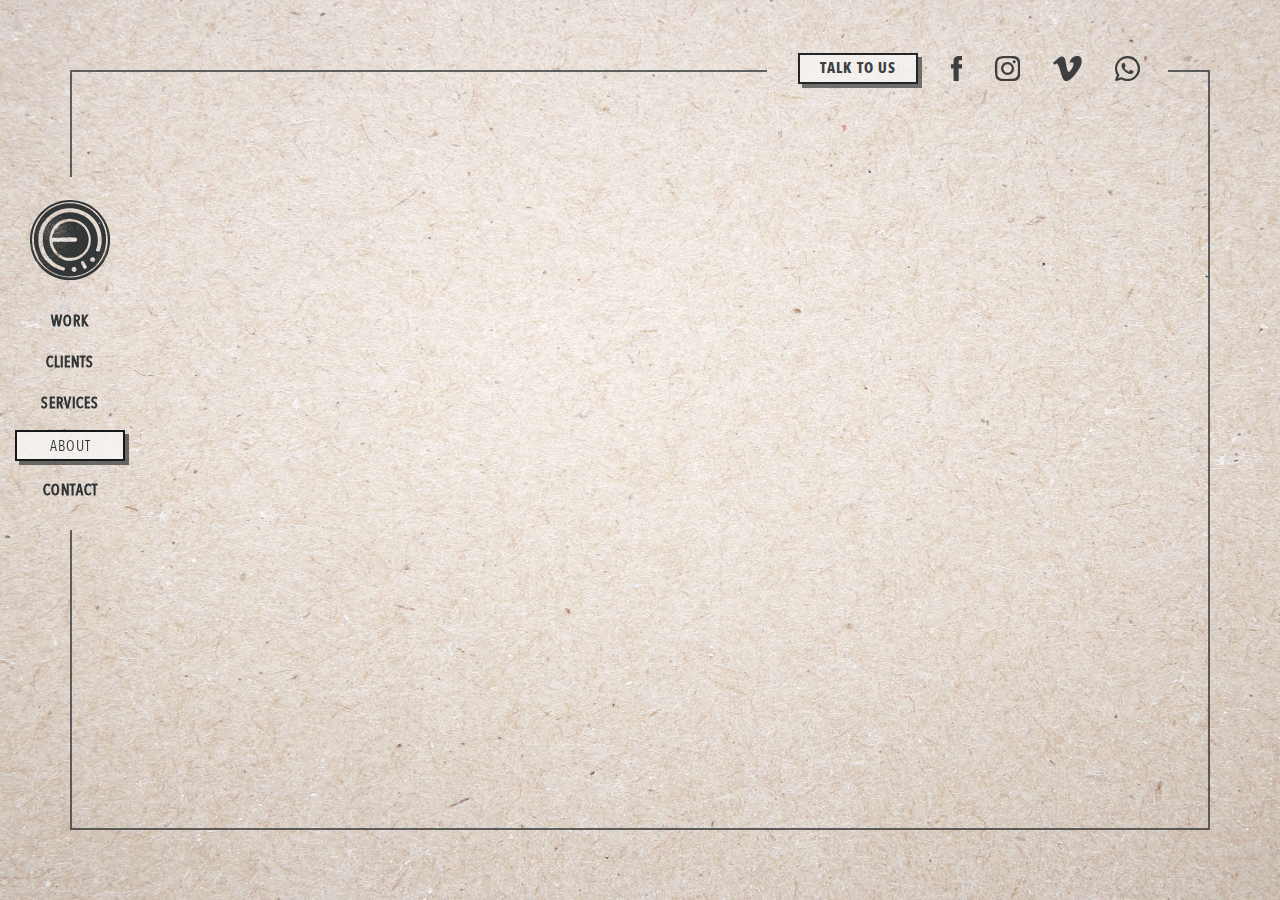
==== commit 5a18ad3f: "added all pages" ====
--- a/about.html
+++ b/about.html
@@ -57,14 +57,14 @@
                         </a>
                     </li>
                     <li class="page-nav__list-item">
+                        <a href="services.html" class="page-nav__list-link page-transition__link">
+                            <svg class="page-nav__list-svg" width="100%" height="100%">
+                                <text x="50%" y="90%" letter-spacing="1">Services</text>
+                            </svg>
+                        </a>
+                    </li>
+                    <li class="page-nav__list-item is-active">
                         <a href="about.html" class="page-nav__list-link page-transition__link">
-                            <svg class="page-nav__list-svg" width="100%" height="100%">
-                                <text x="50%" y="90%" letter-spacing="1">Services</text>
-                            </svg>
-                        </a>
-                    </li>
-                    <li class="page-nav__list-item is-active">
-                        <a href="about.html#about" class="page-nav__list-link">
                             <svg class="page-nav__list-svg" width="100%" height="100%">
                                 <text x="50%" y="90%" letter-spacing="1">About</text>
                             </svg>
@@ -105,29 +105,35 @@
                                     creative minds, <br>
                                     aspire to translate complicated concepts into simple <br>
                                     yet ingenious video. </p>
+                                <div class="about-info__border-solid"></div>
+                                <div class="about-info__border-dashed"></div>
                             </div>
                         </div>
                     </div>
                     <div class="about-row about-row__people">
-                        <div class="about-row__people-item">
+                        <div class="about-row__people-item about-row__people--left">
                             <div class="about-row__people-img">
                                 <img src="img/about/jerry.png" alt="Jerry Lau">
                             </div>
+                            <div class="about-row__people-director about-row__people-project show-in-mob"
+                                 style="background-image: url('img/about/project-director.png')"></div>
                         </div>
                         <div class="about-row__people-item about-row__people-item--center">
-                            <div class="about-row__people-director about-row__people-project"
+                            <div class="about-row__people-director about-row__people-project hide-in-mob"
                                  style="background-image: url('img/about/project-director.png')"></div>
                             <div class="about-row_people-brain">
                                 <img src="img/about/brain.png" alt="Mastermind">
                                 <img src="img/about/glow.png" class="about-row_people-glow" alt="">
                             </div>
-                            <div class="about-row__people-director about-row__people-photography"
+                            <div class="about-row__people-director about-row__people-photography hide-in-mob"
                                  style="background-image: url('img/about/photography-director.png')"></div>
                         </div>
                         <div class="about-row__people-item  about-row__people--right">
                             <div class="about-row__people-img">
                                 <img src="img/about/hoi.png" alt="Chiu Hoi">
                             </div>
+                            <div class="about-row__people-director about-row__people-photography show-in-mob"
+                                 style="background-image: url('img/about/photography-director.png')"></div>
                         </div>
                     </div>
                     <div class="about-row about__content-wrap">
@@ -138,71 +144,22 @@
                                 events and sets.
                                 <!--With the joining of talents of different roles over years, our teams has been growing to-->
                                 <!--&lt;!&ndash;work to the fullest. &#45;&#45;!>-->
-                                </p>
+                            </p>
+                            <div class="about-content__border-solid"></div>
+                            <div class="about-content__border-dashed"></div>
                         </div>
                     </div>
-                    <div class="about-row about-services__link-wrap">
-                        <a href="#services" class="about-services__link go-to-services">
-                            <?xml version="1.0" encoding="UTF-8"?>
-                            <svg class="button-svg" enable-background="new 0 0 25.5 17.5" version="1.1" viewBox="0 0 25.5 17.5" xml:space="preserve" xmlns="http://www.w3.org/2000/svg">
-                            <polygon class="arrow-inner" points="22.2 0.9 11.9 15.9 1.7 0.9" fill="#F6F6F6"/>
-                            <path class="arrow-border" d="M23.9,0L11.9,17.5L0,0H23.9z M11.9,14.3l8.5-12.5h-17L11.9,14.3z" fill="#5F6364"/>
-                            <polygon class="arrow-shadow" points="13.6 14.4 14.8 17.2 25.5 1.4 22.9 0.8" fill="#333636" opacity=".7"/>
-                            <path class="arrow-border" d="M23.9,0L11.9,17.5L0,0H23.9z M11.9,14.3l8.5-12.5h-17L11.9,14.3z" fill="#333536"/>
-                        </svg>
-                        </a>
-                    </div>
-                </div>
-            </div>
-
-            <div class="services__wrap" id="services">
-                <div class="services__wrap-inner">
-                        <div class="about-row about-services__link-wrap">
-                            <a href="#services" class="about-services__link go-to-services">
-                                <?xml version="1.0" encoding="UTF-8"?>
-                                <?xml version="1.0" encoding="UTF-8"?>
-                                <svg class="button-svg" enable-background="new 0 0 25.5 17.5" version="1.1" viewBox="0 0 25.5 17.5" xml:space="preserve" xmlns="http://www.w3.org/2000/svg">
-                                        <polygon class="arrow-inner" points="3.4 16.6 13.6 1.6 23.8 16.6" fill="#F6F6F6"/>
-                                        <path class="arrow-border" d="M1.7,17.5L13.6,0l11.9,17.5H1.7z M13.6,3.2L5.1,15.7h17L13.6,3.2z" fill="#5F6364"/>
-                                        <polygon class="arrow-shadow" points="11.9 3.1 10.8 0.3 0 16.1 2.6 16.7" fill="#333636" opacity=".7"/>
-                                        <path class="arrow-border" d="M1.7,17.5L13.6,0l11.9,17.5H1.7z M13.6,3.2L5.1,15.7h17L13.6,3.2z" fill="#333536"/>
-                                    </svg>
-                            </a>
-                        </div>
-                        <div class="services-img service-img__sales">
-                            <img src="img/services/sales.png" alt="Sales & Project">
-                            <img src="img/services/ear.png" class="service-img__icon" alt="Ear">
-                        </div>
-                        <div class="services__info-wrap">
-                            <div class="services__heading page__heading-mob">
-                                <span class="heading__line heading__line--top show-in-mob"></span>
-                                <img src="img/services/title.svg" alt="Our Services" title="Our Services">
-                                <span class="heading__line heading__line--bottom show-in-mob"></span>
-                            </div>
-                            <div class="services__info">
-                                <p>We detailedly craft visual productions ranging from corporate, promotional, documentary
-                                    to internal multimedia presentations, to create a pathway between you and the people you
-                                    want to reach.
-                                    <br>
-                                    Our professional teams are here to offer the excellence and to create a smooth
-                                    experience for you.
-                                </p>
-                            </div>
-                        </div>
-                    <div class="services__divider"></div>
-                    <div class="services-img service-img__creative">
-                        <img src="img/services/creative.png" alt="Creative">
-                        <img src="img/services/heart.png" class="service-img__icon" alt="Heart">
-                    </div>
-                    <div class="services__divider"></div>
-                    <div class="services-img service-img__filming">
-                        <img src="img/services/filming.png" alt="Filming">
-                        <img src="img/services/eye.png" class="service-img__icon" alt="Eye">
-                    </div>
-                    <div class="services-img service-img__production">
-                        <img src="img/services/postproduction.png" alt="Post-Production">
-                        <img src="img/services/hand.png" class="service-img__icon" alt="Hand">
-                    </div>
+                    <!--<div class="about-row about-services__link-wrap">-->
+                        <!--<a href="#services" class="about-services__link go-to-services">-->
+                            <!--<?xml version="1.0" encoding="UTF-8"?>-->
+                            <!--<svg class="button-svg" enable-background="new 0 0 25.5 17.5" version="1.1" viewBox="0 0 25.5 17.5" xml:space="preserve" xmlns="http://www.w3.org/2000/svg">-->
+                            <!--<polygon class="arrow-inner" points="22.2 0.9 11.9 15.9 1.7 0.9" fill="#F6F6F6"/>-->
+                            <!--<path class="arrow-border" d="M23.9,0L11.9,17.5L0,0H23.9z M11.9,14.3l8.5-12.5h-17L11.9,14.3z" fill="#5F6364"/>-->
+                            <!--<polygon class="arrow-shadow" points="13.6 14.4 14.8 17.2 25.5 1.4 22.9 0.8" fill="#333636" opacity=".7"/>-->
+                            <!--<path class="arrow-border" d="M23.9,0L11.9,17.5L0,0H23.9z M11.9,14.3l8.5-12.5h-17L11.9,14.3z" fill="#333536"/>-->
+                        <!--</svg>-->
+                        <!--</a>-->
+                    <!--</div>-->
                 </div>
             </div>
 
--- a/css/main.css
+++ b/css/main.css
@@ -3382,6 +3382,16 @@
   @media screen and (max-width: 1024px) {
     h3, .h3 {
       font-size: 19px; } }
+
+h4, .h4 {
+  font-size: 20px;
+  font-weight: 500; }
+  @media screen and (max-width: 1350px) {
+    h4, .h4 {
+      font-size: 18px; } }
+  @media screen and (max-width: 1024px) {
+    h4, .h4 {
+      font-size: 16px; } }
 
 p {
   font-size: 20px;
@@ -3527,6 +3537,32 @@
     -webkit-transform: translate(0, 4px);
     -ms-transform: translate(0, 4px);
     transform: translate(0, 4px); } }
+@-webkit-keyframes titleExpand {
+  0%, 100% {
+    -ms-transform: scale(1, 1) translateX(0) translateY(0);
+    -webkit-transform: scale(1, 1) translateX(0) translateY(0);
+    transform: scale(1, 1) translateX(0) translateY(0); }
+  25%,75% {
+    -ms-transform: scale(1.08, 1.08) translateX(6px) translateY(6px);
+    -webkit-transform: scale(1.08, 1.08) translateX(6px) translateY(6px);
+    transform: scale(1.08, 1.08) translateX(6px) translateY(6px); }
+  50% {
+    -ms-transform: scale(1.05, 1.05) translateX(3px) translateY(3px);
+    -webkit-transform: scale(1.05, 1.05) translateX(3px) translateY(3px);
+    transform: scale(1.05, 1.05) translateX(3px) translateY(3px); } }
+@keyframes titleExpand {
+  0%, 100% {
+    -ms-transform: scale(1, 1) translateX(0) translateY(0);
+    -webkit-transform: scale(1, 1) translateX(0) translateY(0);
+    transform: scale(1, 1) translateX(0) translateY(0); }
+  25%,75% {
+    -ms-transform: scale(1.08, 1.08) translateX(6px) translateY(6px);
+    -webkit-transform: scale(1.08, 1.08) translateX(6px) translateY(6px);
+    transform: scale(1.08, 1.08) translateX(6px) translateY(6px); }
+  50% {
+    -ms-transform: scale(1.05, 1.05) translateX(3px) translateY(3px);
+    -webkit-transform: scale(1.05, 1.05) translateX(3px) translateY(3px);
+    transform: scale(1.05, 1.05) translateX(3px) translateY(3px); } }
 @-webkit-keyframes fadeIn {
   0% {
     opacity: 0; }
@@ -3710,17 +3746,36 @@
     .page-content.clients-page {
       padding-right: 0; } }
 
-/*---------About page---------*/
+/*---------About-Services page---------*/
 .page-content__wrap.about-page {
-  height: auto;
-  min-height: 100vh; }
+  padding: 70px; }
+  @media screen and (max-width: 1024px) {
+    .page-content__wrap.about-page {
+      padding: 30px 15px 100px; } }
+
+.page-content__wrap.services-page {
+  padding: 70px; }
+  @media screen and (max-width: 1024px) {
+    .page-content__wrap.services-page {
+      padding: 30px 15px 100px; } }
 
 .page-content.about-page {
-  min-height: 700px;
   padding: 50px 0 50px 70px; }
   @media screen and (max-width: 1024px) {
     .page-content.about-page {
-      height: auto;
+      padding: 0; } }
+
+.page-content.services-page {
+  padding: 50px 0 50px 70px; }
+  @media screen and (max-width: 1024px) {
+    .page-content.services-page {
+      padding: 0; } }
+
+/*---------Contact---------*/
+.page-content.contact-page {
+  padding: 50px 0 50px 70px; }
+  @media screen and (max-width: 1024px) {
+    .page-content.contact-page {
       padding: 0; } }
 
 /*Frames*/
@@ -4504,6 +4559,97 @@
         width: 100%;
         height: auto; } }
 
+.form__input-wrap {
+  width: 100%;
+  margin-bottom: 15px; }
+
+.form__input {
+  display: block;
+  width: 100%;
+  border: 2px solid #000;
+  background-color: rgba(255, 255, 255, 0.5);
+  display: -webkit-box;
+  display: -ms-flexbox;
+  display: flex;
+  -webkit-box-align: center;
+  -ms-flex-align: center;
+  align-items: center;
+  height: 32px;
+  padding-left: 13px;
+  color: #888888;
+  font-size: 17px; }
+  .form__input.placeholder {
+    color: inherit;
+    font-size: inherit; }
+  .form__input:-moz-placeholder {
+    color: inherit;
+    font-size: inherit; }
+  .form__input::-moz-placeholder {
+    color: inherit;
+    font-size: inherit; }
+  .form__input:-ms-input-placeholder {
+    color: inherit;
+    font-size: inherit; }
+  .form__input::-webkit-input-placeholder {
+    color: inherit;
+    font-size: inherit; }
+
+.form__textarea-wrap {
+  width: 100%;
+  margin-bottom: 15px; }
+
+.form__textarea {
+  width: 100%;
+  font-size: 17px;
+  min-height: 80px;
+  padding-left: 13px;
+  padding-top: 5px;
+  color: #888888;
+  resize: vertical;
+  border: 2px solid #000;
+  background-color: rgba(255, 255, 255, 0.5); }
+  .form__textarea.placeholder {
+    color: inherit;
+    font-size: inherit; }
+  .form__textarea:-moz-placeholder {
+    color: inherit;
+    font-size: inherit; }
+  .form__textarea::-moz-placeholder {
+    color: inherit;
+    font-size: inherit; }
+  .form__textarea:-ms-input-placeholder {
+    color: inherit;
+    font-size: inherit; }
+  .form__textarea::-webkit-input-placeholder {
+    color: inherit;
+    font-size: inherit; }
+
+.form__btn-wrap {
+  width: 100%; }
+
+.form__btn {
+  display: -webkit-box;
+  display: -ms-flexbox;
+  display: flex;
+  -webkit-box-pack: center;
+  -ms-flex-pack: center;
+  justify-content: center;
+  min-width: 90px;
+  padding: 5px;
+  text-align: center;
+  margin-left: auto;
+  text-transform: uppercase;
+  background-color: rgba(255, 255, 255, 0.5);
+  -webkit-transition: 0.3s all ease-in-out;
+  -o-transition: 0.3s all ease-in-out;
+  transition: 0.3s all ease-in-out;
+  border: 2px solid #000;
+  box-shadow: none; }
+  .form__btn:hover, .form__btn:focus, .form__btn:active {
+    border: 2px solid #fff;
+    background-color: rgba(50, 53, 54, 0.8);
+    color: #fff; }
+
 .img-fallback {
   background-color: #323536; }
   .img-fallback:before {
@@ -5035,7 +5181,7 @@
 
 .work-nav__pointer-link {
   position: absolute;
-  left: -10px; }
+  left: -8px; }
   .work-nav__pointer-link.list-scroll__link--up {
     bottom: -17px; }
   .work-nav__pointer-link.list-scroll__link--down {
@@ -5086,9 +5232,6 @@
         animation-timing-function: linear;
         -webkit-animation-fill-mode: both;
         animation-fill-mode: both; } }
-  @media screen and (max-width: 576px) {
-    .work__heading {
-      margin-top: 50px; } }
 
 .work-list__wrap {
   position: relative;
@@ -5683,15 +5826,17 @@
 
 /*-------LIST-------*/
 .clients-list__wrap {
-  padding: 20px;
-  overflow: hidden;
+  padding: 20px 50px 20px 20px;
+  overflow: auto;
   height: 100%;
-  max-height: calc(100vh - 303px); }
+  max-height: calc(100vh - 303px);
+  width: calc(100% + 40px); }
   @media screen and (max-width: 1024px) {
     .clients-list__wrap {
       max-height: none;
       height: auto;
-      padding: 0; } }
+      padding: 0 0 70px;
+      width: 100%; } }
 
 @media screen and (max-height: 800px) and (orientation: landscape) {
   .clients-list__wrap {
@@ -5725,24 +5870,32 @@
   .clients-list__item-img img {
     width: 100%; }
 
-.page-content__wrap.about-page {
-  background: url("../img/general/bg-mob.jpg") repeat center/100% auto;
-  opacity: 1; }
-  .page-content__wrap.about-page .page__frame {
-    z-index: 0; }
+.page-content__wrap.about-page .page__frame {
+  z-index: 0; }
 
 .about__wrap {
   margin-top: -150px;
   padding-top: 150px; }
+  @media screen and (max-width: 1024px) {
+    .about__wrap {
+      padding-top: 150px; } }
 
 .about-row {
   display: -webkit-box;
   display: -ms-flexbox;
   display: flex; }
+  @media screen and (max-width: 1024px) {
+    .about-row {
+      -ms-flex-wrap: wrap;
+      flex-wrap: wrap; } }
 
 .about-row__heading-item {
   width: 50%;
   max-width: 50%; }
+  @media screen and (max-width: 1024px) {
+    .about-row__heading-item {
+      width: 100%;
+      max-width: 100%; } }
 
 .about__heading {
   text-align: center; }
@@ -5750,15 +5903,87 @@
     margin-left: auto;
     width: 90%;
     max-width: 500px; }
+  @media screen and (max-width: 1200px) {
+    .about__heading img {
+      max-width: 300px; } }
+  @media screen and (max-width: 1024px) {
+    .about__heading {
+      position: relative;
+      margin: 70px auto;
+      padding-top: 40px; }
+      .about__heading img {
+        max-width: 90%; } }
 
 .about__heading-info-wrap {
-  padding-left: 100px; }
+  padding-left: 70px; }
+  @media screen and (max-width: 1200px) {
+    .about__heading-info-wrap {
+      padding-left: 30px;
+      padding-right: 10px;
+      width: 70%;
+      max-width: 70%; } }
+  @media screen and (max-width: 1024px) {
+    .about__heading-info-wrap {
+      padding: 0 30px;
+      margin-left: auto;
+      margin-right: auto;
+      width: 100%;
+      max-width: 100%; } }
 
 .about__heading-info {
-  background: url("../img/about/border-01.png") no-repeat center/100% 100%;
-  padding: 25px 20px;
+  padding: 20px;
   max-width: 470px;
-  text-align: center; }
+  margin-bottom: 30px;
+  margin-top: 20px;
+  text-align: center;
+  position: relative;
+  border: 2px solid #000;
+  background-color: rgba(255, 255, 255, 0.5); }
+  @media screen and (max-width: 1024px) {
+    .about__heading-info {
+      max-width: 90%;
+      margin-left: auto;
+      margin-right: auto; }
+      .about__heading-info br {
+        display: none; } }
+
+.about-info__border-solid {
+  position: absolute;
+  bottom: -20px;
+  right: -20px;
+  width: 70%;
+  height: 70%;
+  border-bottom: 2px solid #000;
+  border-right: 2px solid #000;
+  z-index: 0; }
+  .about-info__border-solid:before {
+    content: '';
+    display: block;
+    height: 2px;
+    width: 18px;
+    background-color: #000;
+    position: absolute;
+    top: 0;
+    right: 0; }
+  .about-info__border-solid:after {
+    content: '';
+    display: block;
+    height: 18px;
+    width: 2px;
+    background-color: #000;
+    position: absolute;
+    bottom: 0;
+    left: 0; }
+
+.about-info__border-dashed {
+  position: absolute;
+  top: -20px;
+  left: -20px;
+  width: 40%;
+  height: 60%;
+  border-top: 2px dashed #000;
+  border-left: 2px dashed #000;
+  z-index: 0; }
 
 /*---------About People---------*/
 .about-row__people {
@@ -5775,16 +6000,32 @@
     left: 0;
     right: 0;
     margin: auto; }
+  @media screen and (max-width: 1024px) {
+    .about-row__people {
+      margin-top: 30px; }
+      .about-row__people:after {
+        display: none; } }
 
 .about-row__people-item {
-  width: 33.33%;
-  max-width: 33.33%; }
+  width: 100%;
+  max-width: 100%; }
 
 .about-row__people-img {
   text-align: center; }
   .about-row__people-img img {
     width: 100%;
-    max-width: 180px; }
+    max-width: 180px;
+    -webkit-backface-visibility: hidden;
+    backface-visibility: hidden;
+    -webkit-font-smoothing: subpixel-antialiased;
+    -webkit-transform: perspective(1px) translate3d(0, 0, 0);
+    transform: perspective(1px) translate3d(0, 0, 0); }
+
+.about-row__people--left {
+  position: relative; }
+  @media screen and (max-width: 1024px) {
+    .about-row__people--left .about-row__people-img {
+      text-align: right; } }
 
 .about-row__people-item--center {
   display: -webkit-box;
@@ -5796,13 +6037,18 @@
   -webkit-box-pack: center;
   -ms-flex-pack: center;
   justify-content: center;
-  padding-top: 70px;
+  padding-top: 55px;
   position: relative;
   width: 412px;
   max-width: 412px;
   -webkit-box-flex: 1 0 412px;
   -ms-flex: 1 0 412px;
   flex: 1 0 412px; }
+  @media screen and (max-width: 1024px) {
+    .about-row__people-item--center {
+      margin-left: auto;
+      margin-right: auto;
+      padding-top: 30px; } }
 
 .about-row__people-director {
   -webkit-background-size: contain;
@@ -5816,15 +6062,56 @@
   z-index: 1; }
 
 .about-row__people-project {
-  left: 20px; }
+  left: 20px;
+  -webkit-animation-name: showreel;
+  animation-name: showreel;
+  -webkit-animation-duration: 25s;
+  animation-duration: 25s;
+  -webkit-animation-iteration-count: infinite;
+  animation-iteration-count: infinite;
+  -webkit-animation-timing-function: cubic-bezier(0.445, 0.05, 0.55, 0.95);
+  animation-timing-function: cubic-bezier(0.445, 0.05, 0.55, 0.95);
+  -webkit-animation-delay: -5s;
+  animation-delay: -5s; }
+  @media screen and (max-width: 1024px) {
+    .about-row__people-project {
+      bottom: -31px;
+      z-index: -1;
+      right: 154px;
+      left: auto; } }
 
 .about-row__people-photography {
-  right: 20px; }
+  right: 20px;
+  -webkit-animation-name: showreel;
+  animation-name: showreel;
+  -webkit-animation-duration: 20s;
+  animation-duration: 20s;
+  -webkit-animation-iteration-count: infinite;
+  animation-iteration-count: infinite;
+  -webkit-animation-timing-function: cubic-bezier(0.445, 0.05, 0.55, 0.95);
+  animation-timing-function: cubic-bezier(0.445, 0.05, 0.55, 0.95);
+  -webkit-animation-delay: -2s;
+  animation-delay: -2s; }
+  @media screen and (max-width: 1024px) {
+    .about-row__people-photography {
+      bottom: -25px;
+      z-index: -1;
+      left: 154px; } }
 
 .about-row_people-brain {
   position: relative; }
   .about-row_people-brain img {
-    width: 150px; }
+    width: 150px;
+    -webkit-animation-name: showreel;
+    animation-name: showreel;
+    -webkit-animation-duration: 25s;
+    animation-duration: 25s;
+    -webkit-animation-iteration-count: infinite;
+    animation-iteration-count: infinite;
+    -webkit-animation-timing-function: cubic-bezier(0.445, 0.05, 0.55, 0.95);
+    animation-timing-function: cubic-bezier(0.445, 0.05, 0.55, 0.95);
+    -webkit-animation-delay: 0s;
+    animation-delay: 0s; }
   .about-row_people-brain .about-row_people-glow {
     opacity: 0;
     visibility: hidden;
@@ -5843,29 +6130,88 @@
     visibility: visible; }
 
 .about-row__people--right {
-  padding-top: 50px; }
+  padding-top: 50px;
+  position: relative; }
+  @media screen and (max-width: 1024px) {
+    .about-row__people--right {
+      padding-top: 30px; }
+      .about-row__people--right .about-row__people-img {
+        text-align: left; } }
 
 .about__content-wrap {
   margin: 50px 0;
   position: relative; }
-  .about__content-wrap:after {
+  @media screen and (max-width: 1024px) {
+    .about__content-wrap {
+      margin-top: 80px; } }
+
+.about__content {
+  padding: 20px 40px;
+  text-align: center;
+  max-width: 840px;
+  margin: auto;
+  border: 2px solid #000;
+  background-color: rgba(255, 255, 255, 0.5);
+  position: relative;
+  -webkit-backface-visibility: hidden;
+  backface-visibility: hidden;
+  -webkit-font-smoothing: subpixel-antialiased;
+  -webkit-transform: perspective(1px) translate3d(0, 0, 0);
+  transform: perspective(1px) translate3d(0, 0, 0);
+  -webkit-animation-name: titleExpand;
+  animation-name: titleExpand;
+  -webkit-animation-duration: 25s;
+  animation-duration: 25s;
+  -webkit-animation-iteration-count: infinite;
+  animation-iteration-count: infinite;
+  -webkit-animation-timing-function: cubic-bezier(0.445, 0.05, 0.55, 0.95);
+  animation-timing-function: cubic-bezier(0.445, 0.05, 0.55, 0.95);
+  -webkit-animation-delay: -9s;
+  animation-delay: -9s; }
+  @media screen and (max-width: 1200px) {
+    .about__content {
+      max-width: 80%; } }
+  @media screen and (max-width: 1024px) {
+    .about__content {
+      padding: 20px; } }
+
+.about-content__border-solid {
+  position: absolute;
+  bottom: -10px;
+  right: -20px;
+  width: 60%;
+  height: 90%;
+  border-bottom: 2px solid #000;
+  border-right: 2px solid #000;
+  z-index: 0; }
+  .about-content__border-solid:before {
     content: '';
     display: block;
-    background: url("../img/general/separator-vertical.svg") repeat-y center/cover;
+    height: 2px;
+    width: 18px;
+    background-color: #000;
+    position: absolute;
+    top: 0;
+    right: 0; }
+  .about-content__border-solid:after {
+    content: '';
+    display: block;
+    height: 8px;
     width: 2px;
-    height: 50px;
+    background-color: #000;
     position: absolute;
-    bottom: -50px;
-    left: 0;
-    right: 0;
-    margin: auto; }
-
-.about__content {
-  background: url("../img/about/border-01.png") no-repeat center/100% 100%;
-  padding: 35px 63px;
-  text-align: center;
-  max-width: 840px;
-  margin: auto; }
+    bottom: 0;
+    left: 0; }
+
+.about-content__border-dashed {
+  position: absolute;
+  top: -10px;
+  left: -20px;
+  width: 35%;
+  height: 80%;
+  border-top: 2px dashed #000;
+  border-left: 2px dashed #000;
+  z-index: 0; }
 
 .about-services__link-wrap {
   text-align: center;
@@ -5884,138 +6230,666 @@
     height: 30px; }
 
 .services__wrap {
-  padding-top: 250px; }
+  padding-bottom: 50px; }
 
 .services__wrap-inner {
   position: relative;
   height: 100%;
   min-height: 100vh;
-  display: -webkit-box;
-  display: -ms-flexbox;
-  display: flex;
-  -ms-flex-wrap: wrap;
-  flex-wrap: wrap;
-  padding: 0 20px;
-  border: 1px solid red; }
-
-.services__divider {
-  width: 100%;
-  max-width: 100%; }
+  padding: 0 20px; }
 
 .services__info-wrap {
   margin-left: auto;
-  max-width: 55%;
-  margin-top: 30px; }
+  max-width: 609px;
+  position: absolute;
+  right: 20px;
+  top: -50px;
+  padding-right: 30px; }
+  @media screen and (max-width: 1400px) {
+    .services__info-wrap {
+      max-width: 536px;
+      top: -90px; } }
+  @media screen and (max-width: 1200px) {
+    .services__info-wrap {
+      max-width: 444px;
+      top: -140px; } }
+  @media screen and (max-width: 1024px) {
+    .services__info-wrap {
+      position: relative;
+      right: auto;
+      top: auto;
+      margin-left: auto;
+      margin-right: auto;
+      padding-right: 0; } }
+  @media screen and (max-width: 768px) {
+    .services__info-wrap {
+      max-width: 100%; } }
 
 .services__heading {
-  text-align: right; }
+  padding-left: 55px;
+  position: relative;
+  margin-bottom: 30px; }
   .services__heading img {
     width: 90%;
     max-width: 500px;
     margin-left: auto; }
+  @media screen and (max-width: 1024px) {
+    .services__heading {
+      margin: 70px auto;
+      padding-top: 40px;
+      padding-left: 0;
+      text-align: center;
+      max-width: 90%;
+      margin-left: auto;
+      margin-right: auto; }
+      .services__heading img {
+        margin-left: auto;
+        margin-right: auto;
+        max-width: 100%;
+        width: 100%; } }
 
 .services__info {
-  background: url("../img/services/border-01.png") no-repeat center/100% 100%;
-  padding: 40px 40px 50px;
+  padding: 20px;
   text-align: center;
   max-width: 620px;
-  margin-left: auto; }
-
-.services-img {
+  margin-left: auto;
+  border: 2px solid #000;
+  background-color: rgba(255, 255, 255, 0.5);
+  z-index: 1;
   position: relative; }
-  .services-img img {
+  .services__info:before {
+    content: '';
+    display: block;
+    position: absolute;
+    bottom: -19px;
+    right: 15%;
+    width: 25px;
+    height: 25px;
+    background: url("../img/services/half-circle.png") no-repeat center/contain; }
+  .services__info:after {
+    content: '';
+    display: block;
+    position: absolute;
+    bottom: -150px;
+    height: 140px;
+    width: 2px;
+    right: calc(15% + 11px);
+    background: url("../img/general/separator-vertical.svg") no-repeat center/cover; }
+  @media screen and (max-width: 1400px) {
+    .services__info:after {
+      bottom: -146px; } }
+  @media screen and (max-width: 1350px) {
+    .services__info:after {
+      bottom: -186px;
+      height: 170px; } }
+  @media screen and (max-width: 1200px) {
+    .services__info:after {
+      bottom: -158px;
+      height: 144px; } }
+  @media screen and (max-width: 1024px) {
+    .services__info {
+      margin-left: auto;
+      margin-right: auto; }
+      .services__info:before {
+        right: -2px; }
+      .services__info:after {
+        display: none; } }
+  @media screen and (max-width: 768px) {
+    .services__info {
+      margin-left: auto;
+      margin-right: auto; } }
+
+.service__info-border-solid {
+  position: absolute;
+  top: -20px;
+  right: -20px;
+  width: 90%;
+  height: 90%;
+  border-top: 2px solid #000;
+  border-right: 2px solid #000;
+  z-index: 0; }
+  .service__info-border-solid:before {
+    content: '';
+    display: block;
+    width: 2px;
+    height: 18px;
+    background-color: #000;
+    position: absolute;
+    top: 0;
+    left: 0; }
+  .service__info-border-solid:after {
+    content: '';
+    display: block;
+    width: 18px;
+    height: 2px;
+    background-color: #000;
+    position: absolute;
+    bottom: 0;
+    right: 0; }
+  @media screen and (max-width: 1024px) {
+    .service__info-border-solid {
+      right: auto;
+      left: -20px;
+      top: auto;
+      bottom: -20px;
+      border: none;
+      border-bottom: 2px solid #000;
+      border-left: 2px solid #000; }
+      .service__info-border-solid:before {
+        width: 18px;
+        height: 2px; }
+      .service__info-border-solid:after {
+        height: 18px;
+        width: 2px; } }
+
+.service__info-border-dotted {
+  position: absolute;
+  bottom: -20px;
+  left: -20px;
+  width: 80%;
+  height: 80%;
+  border-bottom: 2px dashed #000;
+  border-left: 2px dashed #000;
+  z-index: 0; }
+  @media screen and (max-width: 1024px) {
+    .service__info-border-dotted {
+      border: none;
+      border-top: 2px dashed #000;
+      border-right: 2px dashed #000;
+      bottom: auto;
+      top: -20px;
+      left: auto;
+      right: -20px; } }
+
+.service__info-circle-top {
+  position: absolute;
+  top: -16px;
+  left: -16px;
+  width: 25px;
+  height: 25px;
+  background: url("../img/services/quarter-circle.png") no-repeat center/contain; }
+
+.services-svg__text {
+  font-size: 17px;
+  font-weight: 600;
+  text-align: center;
+  text-transform: uppercase; }
+  @media screen and (max-width: 1024px) {
+    .services-svg__text {
+      font-size: 30px; } }
+
+.svg-text__heading {
+  font-weight: 600;
+  text-transform: uppercase;
+  font-size: 30px; }
+  @media screen and (max-width: 1024px) {
+    .svg-text__heading {
+      font-size: 55px; } }
+
+/*--------Service scheme--------*/
+.services__img {
+  position: relative;
+  -webkit-backface-visibility: hidden;
+  backface-visibility: hidden;
+  -webkit-font-smoothing: subpixel-antialiased;
+  -webkit-transform: perspective(1px) translate3d(0, 0, 0);
+  transform: perspective(1px) translate3d(0, 0, 0); }
+  .services__img svg {
+    width: 100%;
+    height: 100%; }
+  @media screen and (max-width: 1024px) {
+    .services__img {
+      margin-bottom: 60px; } }
+
+.services__img-sales {
+  width: 420px;
+  max-width: 420px;
+  margin-top: 50px; }
+  @media screen and (max-width: 1400px) {
+    .services__img-sales {
+      width: 390px;
+      max-width: 390px;
+      margin-left: -20px;
+      margin-top: 85px; } }
+  @media screen and (max-width: 1200px) {
+    .services__img-sales {
+      width: 310px;
+      max-width: 310px;
+      margin-top: 140px; } }
+  @media screen and (max-width: 1024px) {
+    .services__img-sales {
+      margin-top: 50px;
+      margin-left: auto;
+      margin-right: 100px;
+      width: 300px;
+      max-width: 300px;
+      -webkit-animation-name: showreel;
+      animation-name: showreel;
+      -webkit-animation-duration: 25s;
+      animation-duration: 25s;
+      -webkit-animation-iteration-count: infinite;
+      animation-iteration-count: infinite;
+      -webkit-animation-timing-function: cubic-bezier(0.445, 0.05, 0.55, 0.95);
+      animation-timing-function: cubic-bezier(0.445, 0.05, 0.55, 0.95);
+      -webkit-animation-delay: -5s;
+      animation-delay: -5s; } }
+  @media screen and (max-width: 576px) {
+    .services__img-sales {
+      margin-right: 0; } }
+
+.services__img-icon-ear {
+  width: 44px;
+  -webkit-animation-name: showreel;
+  animation-name: showreel;
+  -webkit-animation-duration: 15s;
+  animation-duration: 15s;
+  -webkit-animation-iteration-count: infinite;
+  animation-iteration-count: infinite;
+  -webkit-animation-timing-function: cubic-bezier(0.445, 0.05, 0.55, 0.95);
+  animation-timing-function: cubic-bezier(0.445, 0.05, 0.55, 0.95);
+  -webkit-animation-delay: 0s;
+  animation-delay: 0s;
+  top: -25px;
+  right: 113px; }
+  @media screen and (max-width: 1400px) {
+    .services__img-icon-ear {
+      width: 40px;
+      top: -25px;
+      right: 98px; } }
+  @media screen and (max-width: 1200px) {
+    .services__img-icon-ear {
+      width: 28px;
+      top: -19px;
+      right: 84px; } }
+  @media screen and (max-width: 1024px) {
+    .services__img-icon-ear {
+      width: 44px;
+      top: -21px;
+      right: -7px; } }
+
+.services__img-creative {
+  width: 590px;
+  max-width: 590px;
+  margin-left: 89px; }
+  @media screen and (max-width: 1400px) {
+    .services__img-creative {
+      width: 540px;
+      max-width: 540px;
+      margin-left: 92px;
+      margin-top: 0; } }
+  @media screen and (max-width: 1200px) {
+    .services__img-creative {
+      width: 460px;
+      max-width: 460px;
+      margin-left: -1px; } }
+  @media screen and (max-width: 1024px) {
+    .services__img-creative {
+      margin-left: 100px;
+      margin-right: auto;
+      width: 300px;
+      max-width: 300px;
+      -webkit-animation-name: showreel;
+      animation-name: showreel;
+      -webkit-animation-duration: 25s;
+      animation-duration: 25s;
+      -webkit-animation-iteration-count: infinite;
+      animation-iteration-count: infinite;
+      -webkit-animation-timing-function: cubic-bezier(0.445, 0.05, 0.55, 0.95);
+      animation-timing-function: cubic-bezier(0.445, 0.05, 0.55, 0.95);
+      -webkit-animation-delay: 0s;
+      animation-delay: 0s; } }
+  @media screen and (max-width: 576px) {
+    .services__img-creative {
+      margin-left: 0; } }
+
+.services__img-icon-heart {
+  width: 58px;
+  -webkit-animation-name: showreel;
+  animation-name: showreel;
+  -webkit-animation-duration: 19s;
+  animation-duration: 19s;
+  -webkit-animation-iteration-count: infinite;
+  animation-iteration-count: infinite;
+  -webkit-animation-timing-function: cubic-bezier(0.445, 0.05, 0.55, 0.95);
+  animation-timing-function: cubic-bezier(0.445, 0.05, 0.55, 0.95);
+  -webkit-animation-delay: 2s;
+  animation-delay: 2s;
+  top: -59px;
+  left: 206px; }
+  @media screen and (max-width: 1400px) {
+    .services__img-icon-heart {
+      top: -40px;
+      left: 192px;
+      width: 49px; } }
+  @media screen and (max-width: 1200px) {
+    .services__img-icon-heart {
+      top: -33px;
+      left: 166px;
+      width: 39px; } }
+  @media screen and (max-width: 1024px) {
+    .services__img-icon-heart {
+      top: -52px;
+      left: -20px;
+      width: 53px; } }
+
+.services__img-row {
+  display: -webkit-box;
+  display: -ms-flexbox;
+  display: flex;
+  position: relative; }
+  @media screen and (max-width: 1024px) {
+    .services__img-row {
+      display: block; } }
+
+.services__img-filming {
+  width: 500px;
+  max-width: 500px;
+  top: -49px;
+  margin-left: 30px; }
+  @media screen and (max-width: 1400px) {
+    .services__img-filming {
+      width: 465px;
+      max-width: 465px;
+      top: -32px; } }
+  @media screen and (max-width: 1200px) {
+    .services__img-filming {
+      width: 380px;
+      max-width: 380px;
+      margin-left: -35px; } }
+  @media screen and (max-width: 1024px) {
+    .services__img-filming {
+      margin-right: 100px;
+      margin-left: auto;
+      top: 0;
+      width: 300px;
+      max-width: 300px;
+      -webkit-animation-name: showreel;
+      animation-name: showreel;
+      -webkit-animation-duration: 25s;
+      animation-duration: 25s;
+      -webkit-animation-iteration-count: infinite;
+      animation-iteration-count: infinite;
+      -webkit-animation-timing-function: cubic-bezier(0.445, 0.05, 0.55, 0.95);
+      animation-timing-function: cubic-bezier(0.445, 0.05, 0.55, 0.95);
+      -webkit-animation-delay: -9s;
+      animation-delay: -9s; } }
+  @media screen and (max-width: 576px) {
+    .services__img-filming {
+      margin-right: 0; } }
+
+.services__img-icon-eye {
+  width: 91px;
+  -webkit-animation-name: showreel;
+  animation-name: showreel;
+  -webkit-animation-duration: 21s;
+  animation-duration: 21s;
+  -webkit-animation-iteration-count: infinite;
+  animation-iteration-count: infinite;
+  -webkit-animation-timing-function: cubic-bezier(0.445, 0.05, 0.55, 0.95);
+  animation-timing-function: cubic-bezier(0.445, 0.05, 0.55, 0.95);
+  -webkit-animation-delay: -5s;
+  animation-delay: -5s;
+  top: 18px;
+  left: 169px; }
+  @media screen and (max-width: 1400px) {
+    .services__img-icon-eye {
+      top: 15px;
+      left: 160px;
+      width: 85px; } }
+  @media screen and (max-width: 1200px) {
+    .services__img-icon-eye {
+      top: 27px;
+      left: 127px;
+      width: 59px; } }
+  @media screen and (max-width: 1024px) {
+    .services__img-icon-eye {
+      top: -19px;
+      right: -14px;
+      width: 98px;
+      left: auto; } }
+  @media screen and (max-width: 768px) {
+    .services__img-icon-eye {
+      top: -20px; } }
+
+.services__img-production {
+  width: 350px;
+  max-width: 350px;
+  margin-left: auto;
+  margin-right: 30px;
+  top: -20px; }
+  @media screen and (max-width: 1400px) {
+    .services__img-production {
+      width: 325px;
+      max-width: 325px; } }
+  @media screen and (max-width: 1200px) {
+    .services__img-production {
+      width: 280px;
+      max-width: 280px; } }
+  @media screen and (max-width: 1024px) {
+    .services__img-production {
+      margin-left: 100px;
+      margin-right: auto;
+      top: 0;
+      width: 300px;
+      max-width: 300px;
+      -webkit-animation-name: showreel;
+      animation-name: showreel;
+      -webkit-animation-duration: 25s;
+      animation-duration: 25s;
+      -webkit-animation-iteration-count: infinite;
+      animation-iteration-count: infinite;
+      -webkit-animation-timing-function: cubic-bezier(0.445, 0.05, 0.55, 0.95);
+      animation-timing-function: cubic-bezier(0.445, 0.05, 0.55, 0.95);
+      -webkit-animation-delay: -4s;
+      animation-delay: -4s; } }
+  @media screen and (max-width: 576px) {
+    .services__img-production {
+      margin-left: 0; } }
+
+.services__img-icon-hand {
+  width: 63px;
+  -webkit-animation-name: showreel;
+  animation-name: showreel;
+  -webkit-animation-duration: 21s;
+  animation-duration: 21s;
+  -webkit-animation-iteration-count: infinite;
+  animation-iteration-count: infinite;
+  -webkit-animation-timing-function: cubic-bezier(0.445, 0.05, 0.55, 0.95);
+  animation-timing-function: cubic-bezier(0.445, 0.05, 0.55, 0.95);
+  -webkit-animation-delay: 0s;
+  animation-delay: 0s;
+  top: -41px;
+  right: 196px; }
+  @media screen and (max-width: 1400px) {
+    .services__img-icon-hand {
+      top: -37px;
+      right: 181px;
+      width: 53px; } }
+  @media screen and (max-width: 1200px) {
+    .services__img-icon-hand {
+      top: -24px;
+      right: 161px;
+      width: 43px; } }
+  @media screen and (max-width: 1024px) {
+    .services__img-icon-hand {
+      top: -52px;
+      right: auto;
+      width: 66px;
+      left: -9px; } }
+
+.services__img-after {
+  -webkit-box-flex: 1 0 auto;
+  -ms-flex: 1 0 auto;
+  flex: 1 0 auto;
+  position: absolute;
+  width: calc(100% - 521px);
+  height: 80px;
+  left: -34px;
+  right: 0;
+  margin: auto;
+  top: -14px; }
+  @media screen and (max-width: 1450px) {
+    .services__img-after {
+      height: 25px; } }
+  @media screen and (max-width: 1400px) {
+    .services__img-after {
+      left: -41px;
+      top: -11px;
+      width: calc(100% - 462px); } }
+  @media screen and (max-width: 1200px) {
+    .services__img-after {
+      left: -108px;
+      top: 20px;
+      width: calc(100% - 338px); } }
+
+.services__img-filming-after {
+  position: absolute;
+  top: 51px;
+  left: 0;
+  width: 61%;
+  height: 72px;
+  background: url("../img/services/filming-after.svg") no-repeat bottom/cover; }
+  @media screen and (max-width: 1750px) {
+    .services__img-filming-after {
+      height: 50px; } }
+  @media screen and (max-width: 1450px) {
+    .services__img-filming-after {
+      height: 25px; } }
+  @media screen and (max-width: 1200px) {
+    .services__img-filming-after {
+      top: 19px; } }
+
+.services__img-production-after {
+  position: absolute;
+  width: 41%;
+  height: 41px;
+  right: 0;
+  top: 8px;
+  background: url("../img/services/production-after.svg") repeat-y top/cover; }
+  @media screen and (max-width: 1920px) {
+    .services__img-production-after {
+      top: 49px; } }
+  @media screen and (max-width: 1750px) {
+    .services__img-production-after {
+      top: 23px;
+      height: 47px; } }
+  @media screen and (max-width: 1450px) {
+    .services__img-production-after {
+      height: 28px; } }
+  @media screen and (max-width: 1200px) {
+    .services__img-production-after {
+      height: 14px;
+      top: 10px; } }
+
+.services__img-icon {
+  position: absolute; }
+  .services__img-icon img {
     width: 100%; }
-  .services-img:hover .service-img__icon, .services-img:focus .service-img__icon, .services-img:active .service-img__icon {
-    -webkit-transform: scale(1.1, 1.1);
-    -ms-transform: scale(1.1, 1.1);
-    transform: scale(1.1, 1.1); }
-
-.service-img__icon {
+
+.contact-page__inner {
+  display: -webkit-box;
+  display: -ms-flexbox;
+  display: flex; }
+  @media screen and (max-width: 1024px) {
+    .contact-page__inner {
+      -ms-flex-wrap: wrap;
+      flex-wrap: wrap; } }
+
+.contact-inner__map-wrap {
+  width: 60%;
+  max-width: 60%;
+  padding: 0 20px; }
+  @media screen and (max-width: 1024px) {
+    .contact-inner__map-wrap {
+      width: 100%;
+      max-width: 100%;
+      padding: 0; } }
+
+.contact__heading {
+  margin-bottom: 30px;
+  position: relative; }
+  .contact__heading img {
+    width: 100%; }
+  @media screen and (max-width: 1024px) {
+    .contact__heading {
+      max-width: 90%;
+      margin: 70px auto;
+      padding-top: 40px; } }
+
+.contact-inner__map {
+  position: relative;
+  margin-left: -90px;
+  height: calc(100vh - 393px);
+  overflow: hidden; }
+  @media screen and (max-width: 1024px) {
+    .contact-inner__map {
+      margin-left: auto;
+      margin-right: auto; } }
+
+.contact-inner__map-video {
   position: absolute;
-  -webkit-transition: 0.4s all ease-in-out;
-  -o-transition: 0.4s all ease-in-out;
-  transition: 0.4s all ease-in-out; }
-  .service-img__icon:hover, .service-img__icon:focus, .service-img__icon:active {
-    -webkit-transform: scale(1.1, 1.1);
-    -ms-transform: scale(1.1, 1.1);
-    transform: scale(1.1, 1.1); }
-
-.service-img__sales {
-  width: 400px;
-  max-width: 400px;
-  margin-top: 60px; }
-  .service-img__sales .service-img__icon {
-    right: -7px;
-    top: -36px;
-    width: 55px;
-    -webkit-animation-name: showreel;
-    animation-name: showreel;
-    -webkit-animation-duration: 15s;
-    animation-duration: 15s;
-    -webkit-animation-iteration-count: infinite;
-    animation-iteration-count: infinite;
-    -webkit-animation-timing-function: cubic-bezier(0.445, 0.05, 0.55, 0.95);
-    animation-timing-function: cubic-bezier(0.445, 0.05, 0.55, 0.95);
-    -webkit-animation-delay: 0s;
-    animation-delay: 0s; }
-
-.service-img__creative {
-  width: 465px;
-  max-width: 465px;
-  margin-top: -4px;
-  margin-left: 400px; }
-  .service-img__creative .service-img__icon {
-    left: -7px;
-    top: -54px;
-    width: 65px;
-    -webkit-animation-name: showreel;
-    animation-name: showreel;
-    -webkit-animation-duration: 19s;
-    animation-duration: 19s;
-    -webkit-animation-iteration-count: infinite;
-    animation-iteration-count: infinite;
-    -webkit-animation-timing-function: cubic-bezier(0.445, 0.05, 0.55, 0.95);
-    animation-timing-function: cubic-bezier(0.445, 0.05, 0.55, 0.95);
-    -webkit-animation-delay: 2s;
-    animation-delay: 2s; }
-
-.service-img__filming {
-  width: 620px;
-  max-width: 620px;
-  margin-left: 20px; }
-  .service-img__filming .service-img__icon {
-    left: 200px;
-    top: -25px;
-    width: 100px;
-    -webkit-animation-name: showreel;
-    animation-name: showreel;
-    -webkit-animation-duration: 21s;
-    animation-duration: 21s;
-    -webkit-animation-iteration-count: infinite;
-    animation-iteration-count: infinite;
-    -webkit-animation-timing-function: cubic-bezier(0.445, 0.05, 0.55, 0.95);
-    animation-timing-function: cubic-bezier(0.445, 0.05, 0.55, 0.95);
-    -webkit-animation-delay: -5s;
-    animation-delay: -5s; }
-
-.service-img__production {
-  width: 450px;
-  max-width: 450px;
-  margin-left: auto;
-  margin-right: 45px; }
-  .service-img__production .service-img__icon {
-    right: 254px;
-    top: -40px;
-    width: 70px;
-    -webkit-animation-name: showreel;
-    animation-name: showreel;
-    -webkit-animation-duration: 21s;
-    animation-duration: 21s;
-    -webkit-animation-iteration-count: infinite;
-    animation-iteration-count: infinite;
-    -webkit-animation-timing-function: cubic-bezier(0.445, 0.05, 0.55, 0.95);
-    animation-timing-function: cubic-bezier(0.445, 0.05, 0.55, 0.95);
-    -webkit-animation-delay: 0s;
-    animation-delay: 0s; }
+  top: 50%;
+  left: 50%;
+  margin: auto;
+  width: inherit;
+  height: inherit;
+  -webkit-transform: translate(-50%, -50%);
+  -ms-transform: translate(-50%, -50%);
+  transform: translate(-50%, -50%); }
+
+/*Contact part*/
+.contact-inner__content-wrap {
+  width: 40%;
+  max-width: 40%;
+  padding: 0 20px; }
+  @media screen and (max-width: 1024px) {
+    .contact-inner__content-wrap {
+      padding: 50px 0;
+      width: 100%;
+      max-width: 100%;
+      display: -webkit-box;
+      display: -ms-flexbox;
+      display: flex;
+      -ms-flex-wrap: wrap;
+      flex-wrap: wrap; } }
+
+@media screen and (max-width: 1024px) {
+  .contact-inner__info {
+    -webkit-box-ordinal-group: 1;
+    -moz-box-ordinal-group: 1;
+    -ms-flex-order: 1;
+    -webkit-order: 1;
+    order: 1;
+    width: 100%;
+    max-width: 100%;
+    padding-top: 30px; } }
+
+.contact-inner__content-item {
+  text-align: center;
+  margin-bottom: 15px; }
+  .contact-inner__content-item p {
+    color: #000;
+    margin-bottom: 0;
+    font-weight: 500; }
+    .contact-inner__content-item p span {
+      display: inline-block; }
+      .contact-inner__content-item p span:first-of-type {
+        margin-right: 10px; }
+
+/*FORM*/
+.contact-inner__form-wrap h4 {
+  text-transform: uppercase;
+  margin-bottom: 10px; }
+@media screen and (max-width: 1024px) {
+  .contact-inner__form-wrap {
+    -webkit-box-ordinal-group: 0;
+    -moz-box-ordinal-group: 0;
+    -ms-flex-order: 0;
+    -webkit-order: 0;
+    order: 0;
+    width: 100%;
+    max-width: 100%; }
+    .contact-inner__form-wrap h4 {
+      text-align: center; } }
 
 /*# sourceMappingURL=main.css.map */
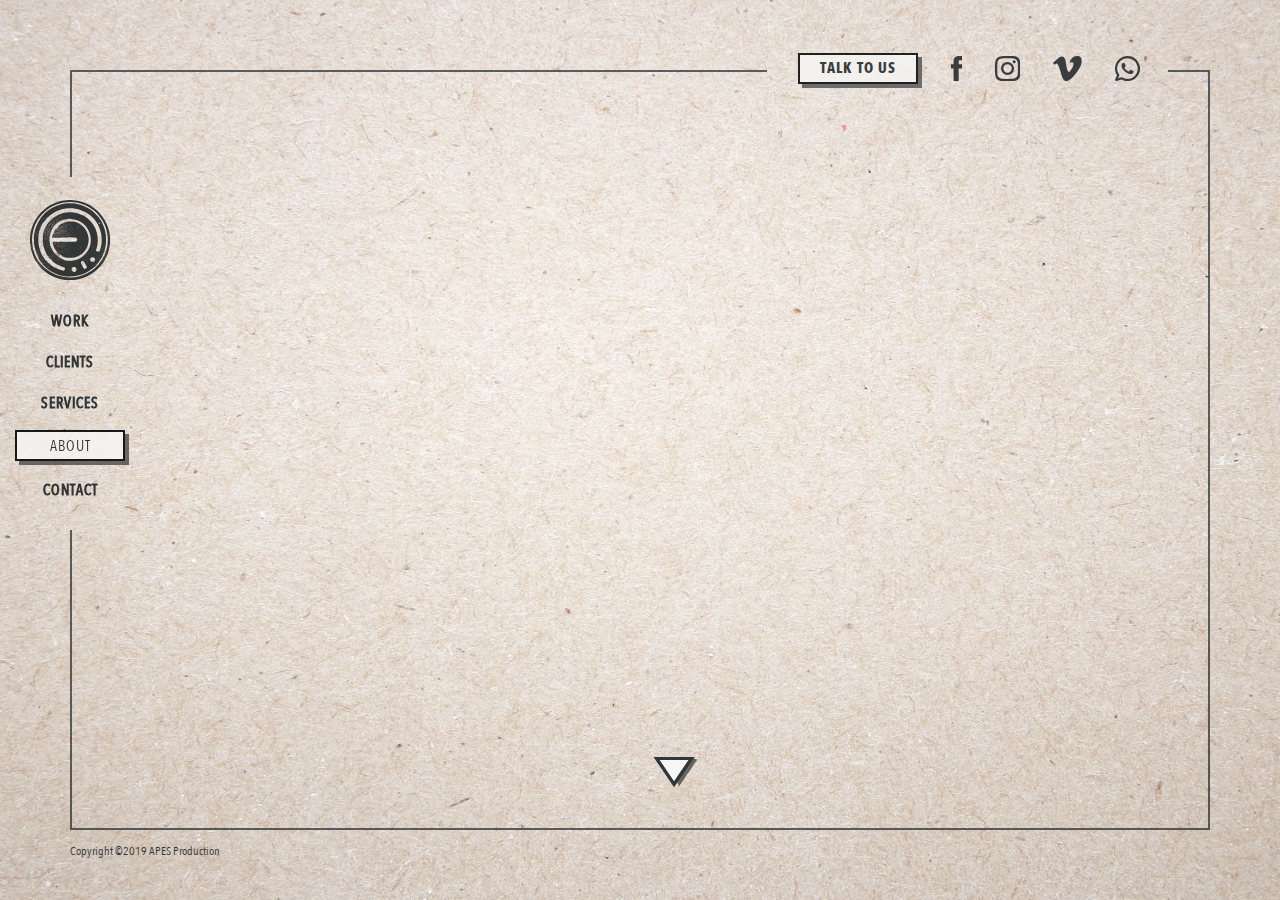
==== commit b59f331e: "working on updated materials" ====
--- a/about.html
+++ b/about.html
@@ -111,29 +111,22 @@
                         </div>
                     </div>
                     <div class="about-row about-row__people">
-                        <div class="about-row__people-item about-row__people--left">
-                            <div class="about-row__people-img">
-                                <img src="img/about/jerry.png" alt="Jerry Lau">
-                            </div>
-                            <div class="about-row__people-director about-row__people-project show-in-mob"
-                                 style="background-image: url('img/about/project-director.png')"></div>
-                        </div>
                         <div class="about-row__people-item about-row__people-item--center">
+                            <img src="img/about/about-mob.png" class="show-in-mob about-row__people-img--mob" alt="">
+                            <div class="about-row__people-img about-row__people--jerry hide-in-mob">
+                                <img src="img/about/jerry.gif" alt="Jerry Lau">
+                            </div>
                             <div class="about-row__people-director about-row__people-project hide-in-mob"
                                  style="background-image: url('img/about/project-director.png')"></div>
-                            <div class="about-row_people-brain">
+                            <div class="about-row_people-brain hide-in-mob">
                                 <img src="img/about/brain.png" alt="Mastermind">
                                 <img src="img/about/glow.png" class="about-row_people-glow" alt="">
                             </div>
                             <div class="about-row__people-director about-row__people-photography hide-in-mob"
                                  style="background-image: url('img/about/photography-director.png')"></div>
-                        </div>
-                        <div class="about-row__people-item  about-row__people--right">
-                            <div class="about-row__people-img">
-                                <img src="img/about/hoi.png" alt="Chiu Hoi">
-                            </div>
-                            <div class="about-row__people-director about-row__people-photography show-in-mob"
-                                 style="background-image: url('img/about/photography-director.png')"></div>
+                            <div class="about-row__people-img about-row__people--hoi hide-in-mob">
+                                <img src="img/about/hoi.gif" alt="Chiu Hoi">
+                            </div>
                         </div>
                     </div>
                     <div class="about-row about__content-wrap">
@@ -149,24 +142,24 @@
                             <div class="about-content__border-dashed"></div>
                         </div>
                     </div>
-                    <!--<div class="about-row about-services__link-wrap">-->
-                        <!--<a href="#services" class="about-services__link go-to-services">-->
-                            <!--<?xml version="1.0" encoding="UTF-8"?>-->
-                            <!--<svg class="button-svg" enable-background="new 0 0 25.5 17.5" version="1.1" viewBox="0 0 25.5 17.5" xml:space="preserve" xmlns="http://www.w3.org/2000/svg">-->
-                            <!--<polygon class="arrow-inner" points="22.2 0.9 11.9 15.9 1.7 0.9" fill="#F6F6F6"/>-->
-                            <!--<path class="arrow-border" d="M23.9,0L11.9,17.5L0,0H23.9z M11.9,14.3l8.5-12.5h-17L11.9,14.3z" fill="#5F6364"/>-->
-                            <!--<polygon class="arrow-shadow" points="13.6 14.4 14.8 17.2 25.5 1.4 22.9 0.8" fill="#333636" opacity=".7"/>-->
-                            <!--<path class="arrow-border" d="M23.9,0L11.9,17.5L0,0H23.9z M11.9,14.3l8.5-12.5h-17L11.9,14.3z" fill="#333536"/>-->
-                        <!--</svg>-->
-                        <!--</a>-->
-                    <!--</div>-->
+                    <div class="about-row about-services__link-wrap">
+                        <a href="services.html" class="about-services__link about-services__link--down go-to-services page-transition__link">
+                            <?xml version="1.0" encoding="UTF-8"?>
+                            <svg class="button-svg" enable-background="new 0 0 25.5 17.5" version="1.1" viewBox="0 0 25.5 17.5" xml:space="preserve" xmlns="http://www.w3.org/2000/svg">
+                            <polygon class="arrow-inner" points="22.2 0.9 11.9 15.9 1.7 0.9" fill="#F6F6F6"/>
+                            <path class="arrow-border" d="M23.9,0L11.9,17.5L0,0H23.9z M11.9,14.3l8.5-12.5h-17L11.9,14.3z" fill="#5F6364"/>
+                            <polygon class="arrow-shadow" points="13.6 14.4 14.8 17.2 25.5 1.4 22.9 0.8" fill="#333636" opacity=".7"/>
+                            <path class="arrow-border" d="M23.9,0L11.9,17.5L0,0H23.9z M11.9,14.3l8.5-12.5h-17L11.9,14.3z" fill="#333536"/>
+                        </svg>
+                        </a>
+                    </div>
                 </div>
             </div>
 
             <nav class="page-socials about-page">
                 <ul class="page-socials__list">
                     <li class="page-socials__list-item is-active">
-                        <a href="contact.html" class="page-socials__contact-link">Talk to Us</a>
+                        <a href="contact.html" class="page-socials__contact-link page-transition__link">Talk to Us</a>
                     </li>
                     <li class="page-socials__list-item">
                         <a href="https://www.facebook.com/apesproduction" class="page-socials__list-link"
@@ -207,6 +200,7 @@
                     </li>
                 </ul>
             </nav>
+            <div class="copyright">Copyright ©2019 APES Production</div>
         </div>
     </div>
 </main>
--- a/css/main.css
+++ b/css/main.css
@@ -3679,6 +3679,15 @@
       border: none;
       padding: 0; } }
 
+.copyright {
+  position: absolute;
+  bottom: -30px;
+  left: 0;
+  font-size: 12px; }
+  @media screen and (max-width: 1024px) {
+    .copyright {
+      display: none; } }
+
 /*---------Inner pages---------*/
 @media screen and (max-width: 1024px) {
   .page-content__wrap.inner-pages {
@@ -3706,6 +3715,10 @@
       padding: 0; } }
 
 /*--------Landing page---------*/
+@media screen and (max-width: 576px) {
+  .page-content__wrap.landing-page {
+    background: url("../img/general/bg.jpg") repeat center/cover; } }
+
 .page-content.landing-page {
   display: -webkit-box;
   display: -ms-flexbox;
@@ -4792,6 +4805,12 @@
     -webkit-animation-timing-function: ease-in-out;
     animation-timing-function: ease-in-out; }
 
+.header.landing-page {
+  background: transparent; }
+
+.page-socials.landing-page {
+  background: transparent; }
+
 .landing__animation-wrap {
   height: 70%;
   width: 100%;
@@ -4836,8 +4855,13 @@
       .landing__animation-wrap video {
         width: 768px; } }
   @media screen and (max-width: 576px) {
-    .landing__animation-wrap video {
-      margin-left: 15px; } }
+    .landing__animation-wrap {
+      z-index: 0; }
+      .landing__animation-wrap video {
+        margin-left: 0px;
+        min-width: 430px;
+        width: 430px;
+        z-index: 1; } }
 
 @media screen and (min-width: 2500px) and (min-height: 1800px) {
   .landing__animation-wrap {
@@ -4868,17 +4892,23 @@
       min-width: 1250px; } }
   @media screen and (max-width: 1024px) {
     .landing-animation__overlay {
-      min-width: 1024px;
-      min-height: 500px; } }
+      min-width: 2111px;
+      min-height: 566px;
+      margin-top: -33px;
+      margin-left: 46px; } }
   @media screen and (max-width: 768px) {
     .landing-animation__overlay {
-      min-width: 768px;
-      min-height: 443px; } }
+      min-width: 1600px;
+      min-height: 888px;
+      margin-left: 35px;
+      margin-top: -28px; } }
   @media screen and (max-width: 576px) {
     .landing-animation__overlay {
-      min-width: 776px;
-      min-height: 439px;
-      margin-left: 15px; } }
+      min-width: 929px;
+      min-height: 514px;
+      margin-left: 20px;
+      margin-top: -15px;
+      z-index: 1; } }
 
 /*---------production---------*/
 .landing__production {
@@ -5126,6 +5156,36 @@
       display: inline-block;
       padding-left: 0; } }
 
+@media screen and (max-width: 1024px) and (max-height: 812px) and (orientation: landscape) {
+  .header.landing-page {
+    background: transparent; }
+
+  .page-socials.landing-page {
+    background: transparent; }
+
+  .landing__animation-wrap {
+    top: 90px; }
+
+  .landing__production {
+    top: 90px; }
+
+  .landing__heading {
+    top: 40px; } }
+@media screen and (max-width: 812px) and (max-height: 500px) and (orientation: landscape) {
+  .header.landing-page {
+    background: url("../img/general/bg-mob.jpg") repeat-y top/100% auto; }
+
+  .page-socials.landing-page {
+    background: url("../img/general/bg-mob.jpg") repeat-y top/100% auto; }
+
+  .landing__animation-wrap {
+    top: 250px; }
+
+  .landing__production {
+    top: 250px; }
+
+  .landing__heading {
+    top: 240px; } }
 .work-nav__pointer {
   position: absolute;
   top: 15px;
@@ -5988,7 +6048,10 @@
 /*---------About People---------*/
 .about-row__people {
   position: relative;
-  margin-top: -30px; }
+  margin-top: -30px;
+  -webkit-box-pack: center;
+  -ms-flex-pack: center;
+  justify-content: center; }
   .about-row__people:after {
     content: '';
     display: block;
@@ -6011,21 +6074,70 @@
   max-width: 100%; }
 
 .about-row__people-img {
-  text-align: center; }
+  text-align: center;
+  position: absolute;
+  top: 0; }
   .about-row__people-img img {
-    width: 100%;
-    max-width: 180px;
     -webkit-backface-visibility: hidden;
     backface-visibility: hidden;
     -webkit-font-smoothing: subpixel-antialiased;
     -webkit-transform: perspective(1px) translate3d(0, 0, 0);
-    transform: perspective(1px) translate3d(0, 0, 0); }
-
-.about-row__people--left {
-  position: relative; }
-  @media screen and (max-width: 1024px) {
-    .about-row__people--left .about-row__people-img {
-      text-align: right; } }
+    transform: perspective(1px) translate3d(0, 0, 0);
+    width: 1800px;
+    max-width: none;
+    position: absolute;
+    left: 50%;
+    top: 50%;
+    transform: translate(-50%, -50%);
+    margin-top: 68px; }
+  @media screen and (max-width: 1440px) {
+    .about-row__people-img img {
+      width: 1500px; } }
+
+.about-row__people-img--mob {
+  width: 100%;
+  max-width: 100%;
+  -webkit-backface-visibility: hidden;
+  backface-visibility: hidden;
+  -webkit-font-smoothing: subpixel-antialiased;
+  -webkit-transform: perspective(1px) translate3d(0, 0, 0);
+  transform: perspective(1px) translate3d(0, 0, 0);
+  -webkit-animation-name: showreel;
+  animation-name: showreel;
+  -webkit-animation-duration: 20s;
+  animation-duration: 20s;
+  -webkit-animation-iteration-count: infinite;
+  animation-iteration-count: infinite;
+  -webkit-animation-timing-function: cubic-bezier(0.445, 0.05, 0.55, 0.95);
+  animation-timing-function: cubic-bezier(0.445, 0.05, 0.55, 0.95);
+  -webkit-animation-delay: -2s;
+  animation-delay: -2s; }
+
+.about-row__people--jerry {
+  right: 100%;
+  margin-right: 46px;
+  padding-top: 30px; }
+  @media screen and (max-width: 1440px) {
+    .about-row__people--jerry {
+      margin-right: 35px;
+      padding-top: 45px; } }
+  @media screen and (max-width: 1024px) {
+    .about-row__people--jerry .about-row__people-img {
+      text-align: right;
+      margin-left: calc(-50vw + 603px); } }
+
+.about-row__people--hoi {
+  padding-top: 100px;
+  left: 100%;
+  margin-left: 71px; }
+  @media screen and (max-width: 1440px) {
+    .about-row__people--hoi {
+      margin-left: 54px; } }
+  @media screen and (max-width: 1024px) {
+    .about-row__people--hoi {
+      padding-top: 30px; }
+      .about-row__people--hoi .about-row__people-img {
+        text-align: left; } }
 
 .about-row__people-item--center {
   display: -webkit-box;
@@ -6049,6 +6161,13 @@
       margin-left: auto;
       margin-right: auto;
       padding-top: 30px; } }
+  @media screen and (max-width: 576px) {
+    .about-row__people-item--center {
+      width: 100%;
+      max-width: 100%;
+      -webkit-box-flex: 1 0 100%;
+      -ms-flex: 1 0 100%;
+      flex: 1 0 100%; } }
 
 .about-row__people-director {
   -webkit-background-size: contain;
@@ -6129,18 +6248,20 @@
     opacity: 1;
     visibility: visible; }
 
-.about-row__people--right {
-  padding-top: 50px;
-  position: relative; }
-  @media screen and (max-width: 1024px) {
-    .about-row__people--right {
-      padding-top: 30px; }
-      .about-row__people--right .about-row__people-img {
-        text-align: left; } }
-
 .about__content-wrap {
   margin: 50px 0;
   position: relative; }
+  .about__content-wrap:after {
+    content: '';
+    display: block;
+    background: url("../img/general/separator-vertical.svg") repeat-y center/cover;
+    width: 2px;
+    height: 37px;
+    position: absolute;
+    bottom: -50px;
+    left: 0;
+    right: 0;
+    margin: auto; }
   @media screen and (max-width: 1024px) {
     .about__content-wrap {
       margin-top: 80px; } }
@@ -6819,7 +6940,7 @@
 .contact-inner__map {
   position: relative;
   margin-left: -90px;
-  height: calc(100vh - 393px);
+  height: calc(100vh - 427px);
   overflow: hidden; }
   @media screen and (max-width: 1024px) {
     .contact-inner__map {
@@ -6835,7 +6956,9 @@
   height: inherit;
   -webkit-transform: translate(-50%, -50%);
   -ms-transform: translate(-50%, -50%);
-  transform: translate(-50%, -50%); }
+  transform: translate(-50%, -50%);
+  width: 1400px;
+  height: auto; }
 
 /*Contact part*/
 .contact-inner__content-wrap {
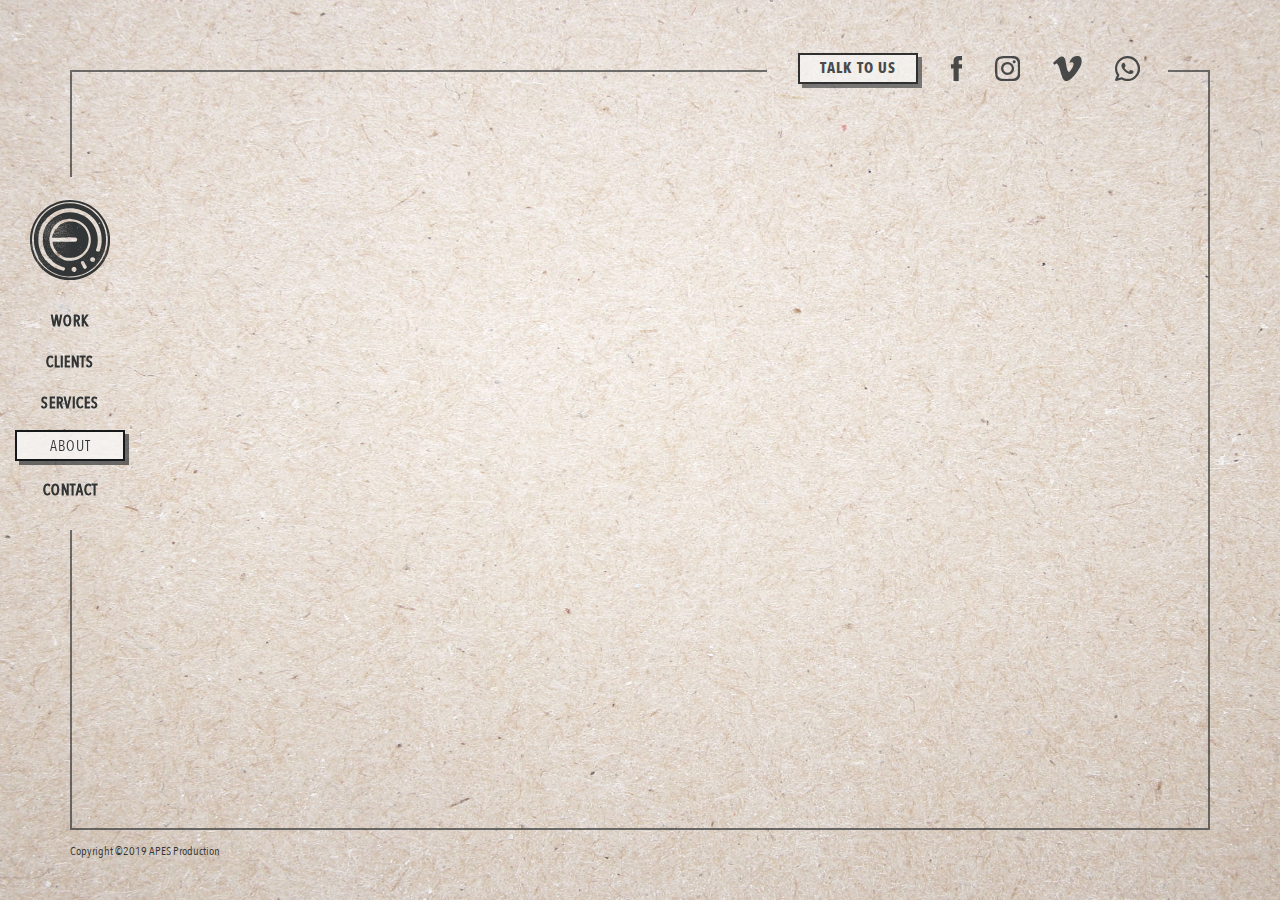
==== commit b1532bca: "finished updates" ====
--- a/about.html
+++ b/about.html
@@ -142,7 +142,7 @@
                             <div class="about-content__border-dashed"></div>
                         </div>
                     </div>
-                    <div class="about-row about-services__link-wrap">
+                    <div class="about-row about__link-wrap hide-in-mob">
                         <a href="services.html" class="about-services__link about-services__link--down go-to-services page-transition__link">
                             <?xml version="1.0" encoding="UTF-8"?>
                             <svg class="button-svg" enable-background="new 0 0 25.5 17.5" version="1.1" viewBox="0 0 25.5 17.5" xml:space="preserve" xmlns="http://www.w3.org/2000/svg">
--- a/css/main.css
+++ b/css/main.css
@@ -6076,7 +6076,8 @@
 .about-row__people-img {
   text-align: center;
   position: absolute;
-  top: 0; }
+  top: 0;
+  z-index: -1; }
   .about-row__people-img img {
     -webkit-backface-visibility: hidden;
     backface-visibility: hidden;
@@ -6334,7 +6335,7 @@
   border-left: 2px dashed #000;
   z-index: 0; }
 
-.about-services__link-wrap {
+.about__link-wrap {
   text-align: center;
   width: 100%;
   max-width: 100%; }
@@ -6350,6 +6351,12 @@
     width: 45px;
     height: 30px; }
 
+.services__link-wrap {
+  margin-top: -20px;
+  text-align: center;
+  width: 100%;
+  max-width: 100%; }
+
 .services__wrap {
   padding-bottom: 50px; }
 
@@ -6364,16 +6371,17 @@
   max-width: 609px;
   position: absolute;
   right: 20px;
-  top: -50px;
+  top: 33px;
   padding-right: 30px; }
   @media screen and (max-width: 1400px) {
     .services__info-wrap {
       max-width: 536px;
-      top: -90px; } }
+      top: -90px;
+      top: 24px; } }
   @media screen and (max-width: 1200px) {
     .services__info-wrap {
       max-width: 444px;
-      top: -140px; } }
+      top: 27px; } }
   @media screen and (max-width: 1024px) {
     .services__info-wrap {
       position: relative;
@@ -6928,32 +6936,71 @@
 
 .contact__heading {
   margin-bottom: 30px;
-  position: relative; }
+  position: relative;
+  height: 90px; }
   .contact__heading img {
-    width: 100%; }
+    width: auto;
+    height: 100%;
+    position: absolute;
+    top: 0;
+    right: 0; }
+  @media screen and (max-width: 1440px) {
+    .contact__heading {
+      height: 70px; } }
   @media screen and (max-width: 1024px) {
     .contact__heading {
       max-width: 90%;
+      height: auto;
       margin: 70px auto;
-      padding-top: 40px; } }
+      padding-top: 40px; }
+      .contact__heading img {
+        position: relative;
+        top: auto;
+        right: auto;
+        width: 100%;
+        height: auto; } }
 
 .contact-inner__map {
   position: relative;
-  margin-left: -90px;
+  margin-left: -87px;
   height: calc(100vh - 427px);
-  overflow: hidden; }
-  @media screen and (max-width: 1024px) {
+  overflow: hidden;
+  top: 5px; }
+  @media screen and (max-width: 1440px) {
     .contact-inner__map {
-      margin-left: auto;
-      margin-right: auto; } }
+      top: 25px; } }
+  @media screen and (max-width: 1024px) {
+    .contact-inner__map {
+      top: auto;
+      margin: 0 -15px;
+      height: auto; } }
+
+.contact-inner__map-img {
+  position: absolute;
+  bottom: -12px;
+  left: -101px;
+  width: auto;
+  max-width: none;
+  height: 100%; }
+  @media screen and (max-width: 1280px) {
+    .contact-inner__map-img {
+      left: -174px; } }
+  @media screen and (max-width: 1024px) {
+    .contact-inner__map-img {
+      left: auto;
+      right: auto;
+      bottom: auto;
+      position: relative;
+      margin: auto;
+      width: 100%;
+      max-width: 100%;
+      height: auto; } }
 
 .contact-inner__map-video {
   position: absolute;
   top: 50%;
   left: 50%;
   margin: auto;
-  width: inherit;
-  height: inherit;
   -webkit-transform: translate(-50%, -50%);
   -ms-transform: translate(-50%, -50%);
   transform: translate(-50%, -50%);
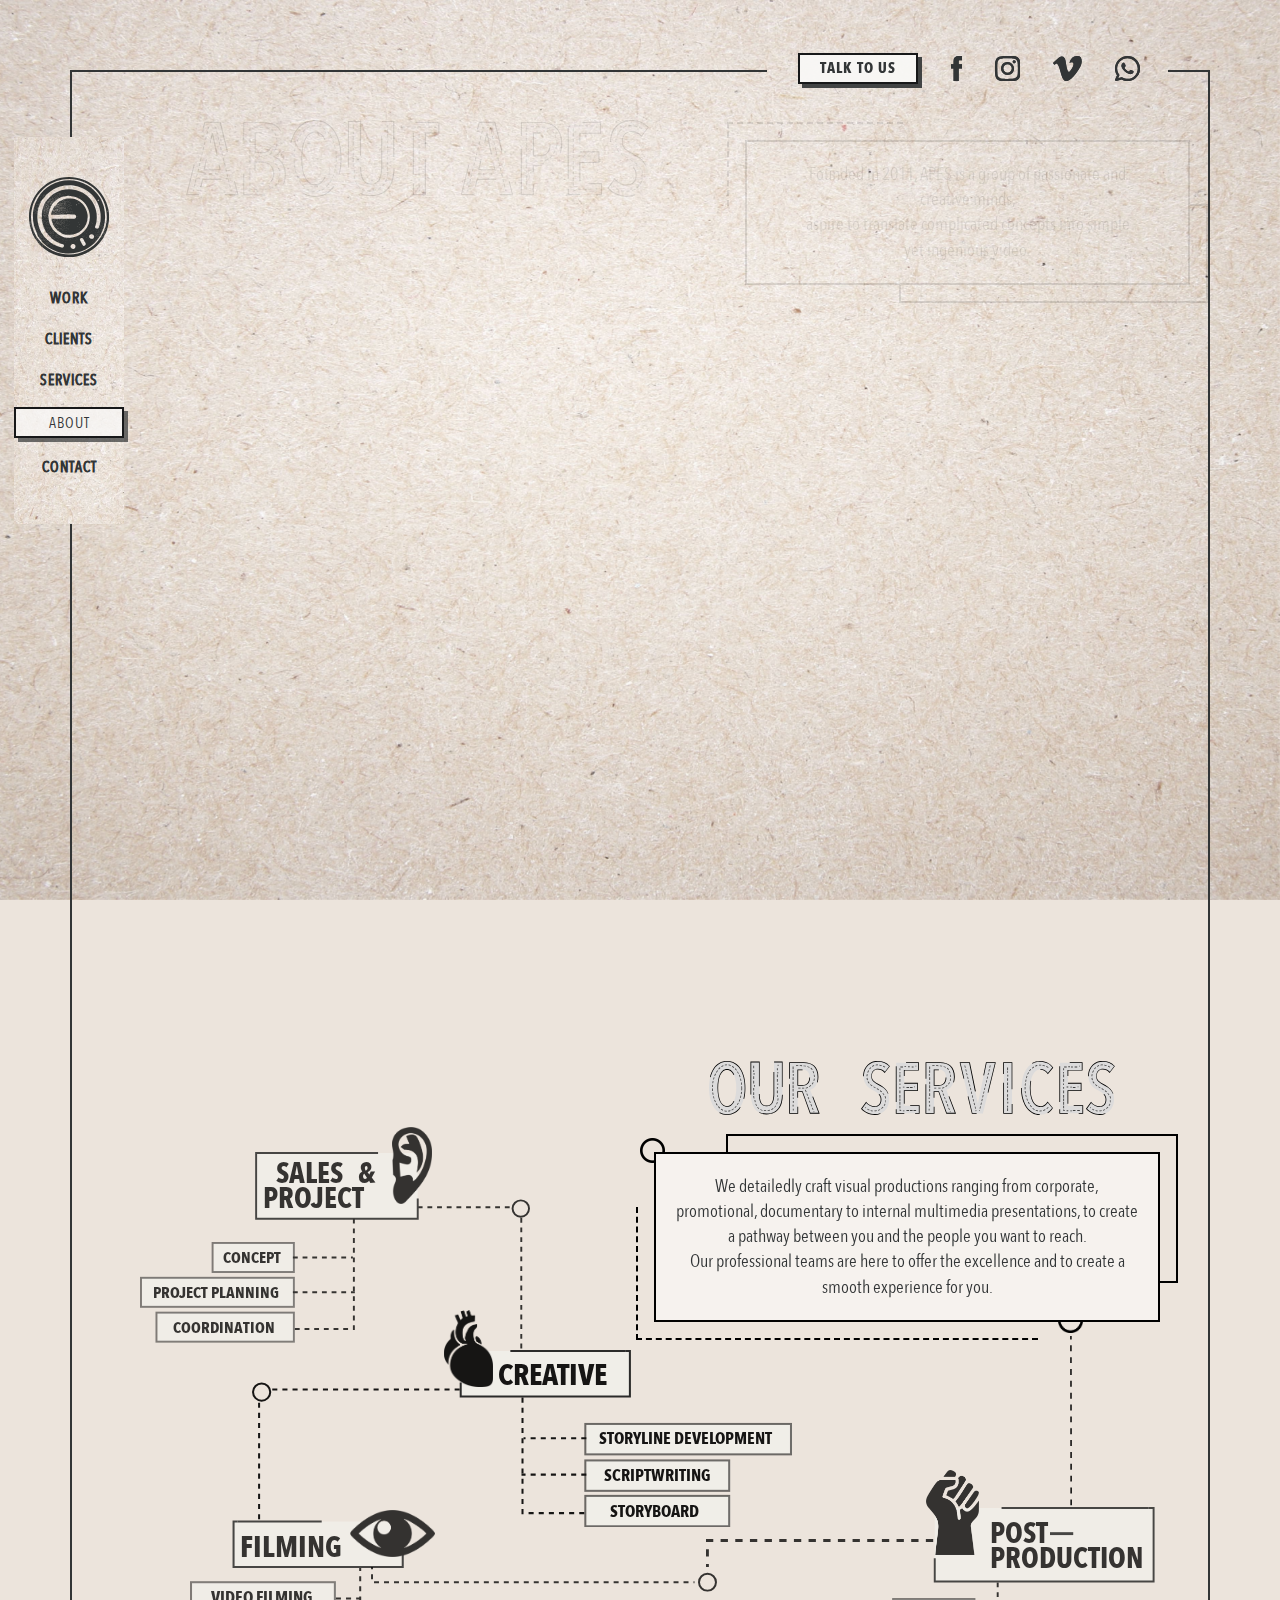
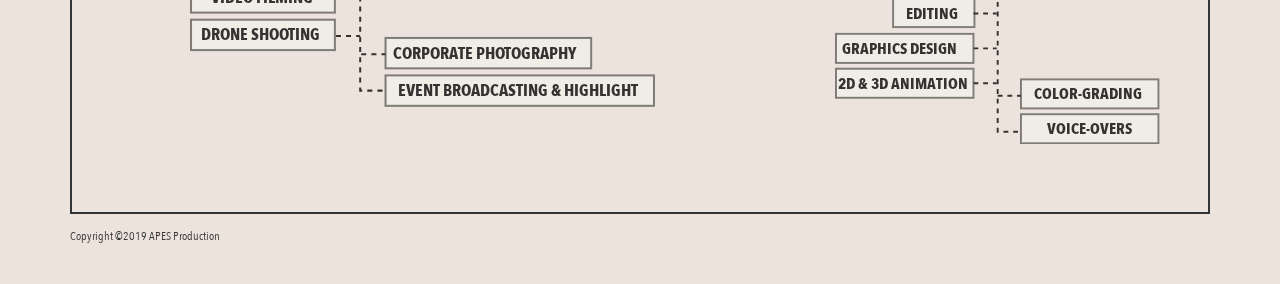
==== commit 6165d930: "about/services update - combined" ====
--- a/about.html
+++ b/about.html
@@ -25,6 +25,7 @@
 <main id="main" class="page-transition__wrapper main-scene">
 
     <div class="page-content__wrap inner-pages about-page">
+        <div class="page-content__wrap-bg"></div>
 
         <div class="page-content inner-pages about-page">
             <div class="page__frame about-page">
@@ -56,15 +57,15 @@
                             </svg>
                         </a>
                     </li>
-                    <li class="page-nav__list-item">
-                        <a href="services.html" class="page-nav__list-link page-transition__link">
+                    <li class="page-nav__list-item page-nav__list-about" data-id="#services">
+                        <a href="#services" class="page-nav__list-link page-nav__about-link about-scroll__link page-transition__link">
                             <svg class="page-nav__list-svg" width="100%" height="100%">
                                 <text x="50%" y="90%" letter-spacing="1">Services</text>
                             </svg>
                         </a>
                     </li>
-                    <li class="page-nav__list-item is-active">
-                        <a href="about.html" class="page-nav__list-link page-transition__link">
+                    <li class="page-nav__list-item page-nav__list-about" data-id="#about">
+                        <a href="#about" class="page-nav__list-link page-nav__about-link about-scroll__link page-transition__link">
                             <svg class="page-nav__list-svg" width="100%" height="100%">
                                 <text x="50%" y="90%" letter-spacing="1">About</text>
                             </svg>
@@ -91,7 +92,7 @@
                 </div>
             </header>
 
-            <div class="about__wrap" id="about">
+            <div class="about__wrap about-page__section" id="about">
                 <div class="inner-pages__container">
                     <div class="about-row about-row__heading">
                         <div class="about-row__heading-item about__heading page__heading-mob">
@@ -143,7 +144,7 @@
                         </div>
                     </div>
                     <div class="about-row about__link-wrap hide-in-mob">
-                        <a href="services.html" class="about-services__link about-services__link--down go-to-services page-transition__link">
+                        <a href="#services" class="about-services__link about-services__link--down about-scroll__link">
                             <?xml version="1.0" encoding="UTF-8"?>
                             <svg class="button-svg" enable-background="new 0 0 25.5 17.5" version="1.1" viewBox="0 0 25.5 17.5" xml:space="preserve" xmlns="http://www.w3.org/2000/svg">
                             <polygon class="arrow-inner" points="22.2 0.9 11.9 15.9 1.7 0.9" fill="#F6F6F6"/>
@@ -154,6 +155,302 @@
                         </a>
                     </div>
                 </div>
+            </div>
+
+            <div class="services__wrap about-page__section" id="services">
+                <div class="services__wrap-inner">
+                    <div class="about-row about-services__link-wrap services__link-wrap hide-in-mob">
+                        <a href="#about" class="about-services__link about-services__link--up about-scroll__link">
+                            <?xml version="1.0" encoding="UTF-8"?>
+                            <svg class="button-svg" enable-background="new 0 0 25.8 18.7" version="1.1" viewBox="0 0 25.8 18.7" xml:space="preserve" xmlns="http://www.w3.org/2000/svg">
+                                <polygon class="arrow-inner" points="1.7 16.6 11.9 1.6 22.2 16.6" fill="#F6F6F6"/>
+                                <path class="arrow-border" d="M0,17.5L11.9,0l11.9,17.5H0z M11.9,3.2L3.4,15.7h17L11.9,3.2z" fill="#5F6364"/>
+                                <path class="arrow-border" d="M0,17.5L11.9,0l11.9,17.5H0z M11.9,3.2L3.4,15.7h17L11.9,3.2z" fill="#333536"/>
+                                <polygon class="arrow-shadow" points="13.8 1.2 13.1 2.2 23.5 17.5 2.6 17.5 1.9 18.7 25.8 18.7" fill="#333636" opacity=".7"/>
+                            </svg>
+                        </a>
+                    </div>
+                    <div class="services__info-wrap">
+                        <div class="services__heading page__heading-mob">
+                            <span class="heading__line heading__line--top show-in-mob"></span>
+                            <img src="img/services/title.svg" alt="Our Services" title="Our Services">
+                            <span class="heading__line heading__line--bottom show-in-mob"></span>
+                        </div>
+                        <div class="services__info">
+                            <p>We detailedly craft visual productions ranging from corporate, promotional, documentary
+                                to internal multimedia presentations, to create a pathway between you and the people you
+                                want to reach.
+                                <br>
+                                Our professional teams are here to offer the excellence and to create a smooth
+                                experience for you.
+                            </p>
+                            <div class="service__info-border-solid"></div>
+                            <div class="service__info-border-dotted"></div>
+                            <div class="service__info-circle-top"></div>
+                            <div class="service__info-circle-bottom"></div>
+                        </div>
+                    </div>
+                    <div class="services__img services__img-sales">
+                        <?xml version="1.0" encoding="UTF-8"?>
+                        <svg class="services__svg services__svg-sales hide-in-mob" enable-background="new 0 0 403 204" version="1.1" viewBox="0 0 403 204" xml:space="preserve" xmlns="http://www.w3.org/2000/svg">
+                                <line class="hide-in-mob" x1="394" x2="394" y1="68" y2="204" fill="none" stroke="#010101" stroke-dasharray="5" stroke-miterlimit="10" stroke-width="2"/>
+                                <line class="hide-in-mob" x1="287" x2="383" y1="57" y2="57" fill="none" stroke="#010101" stroke-dasharray="5" stroke-miterlimit="10" stroke-width="2"/>
+                                    <polyline points="120 69 120 1 287 1 287 69" fill="#F5F6F4" opacity=".6"/>
+                                    <line x1="124" x2="246" y1="1" y2="1" fill="none" stroke="#181919" stroke-width="2"/>
+                                    <polyline points="287 48 287 69 120 69 120 1 124 1" fill="none" stroke="#181919" stroke-width="2"/>
+                                <text class="svg-text__heading" transform="translate(140.19 32.072)" fill="#010101"><tspan x="0" y="0" font-size="30">Sales </tspan><tspan x="85" y="0" font-size="25">&</tspan><tspan x="-12.6" y="26" font-size="30">Project</tspan></text>
+                                    <polyline points="76 124 76 94 160 94 160 124" fill="#F5F6F4" opacity=".6"/>
+                                        <rect x="75" y="94" width="84" height="30" fill="none" opacity=".6" stroke="#010101" stroke-miterlimit="10" stroke-width="2"/>
+                                        <text class="services-svg__text" transform="translate(85.4 114.74)" fill="#010101">Concept</text>
+                                    <polyline points="2 160 2 130 160 130 160 160" fill="#F5F6F4" opacity=".6"/>
+                                        <rect x="1" y="130" width="158" height="30" fill="none" opacity=".6" stroke="#010101" stroke-miterlimit="10" stroke-width="2"/>
+                                        <text class="services-svg__text" transform="translate(13.6714 150.74)" fill="#010101">Project planning</text>
+                                    <polyline points="18 196 18 166 160 166 160 196" fill="#F5F6F4" opacity=".6"/>
+                                        <rect x="17" y="166" width="142" height="30" fill="none" opacity=".6" stroke="#010101" stroke-miterlimit="10" stroke-width="2"/>
+                                        <text class="services-svg__text" transform="translate(34.522 186.74)" fill="#010101">Coordination</text>
+                             <polyline points="221 69 221 183 159 183" fill="none" stroke="#010101" stroke-dasharray="5" stroke-miterlimit="10" stroke-width="2"/>
+                                <line x1="158" x2="222" y1="145" y2="145" fill="none" stroke="#010101" stroke-dasharray="5" stroke-miterlimit="10" stroke-width="2"/>
+                                <line x1="158" x2="220" y1="109" y2="109" fill="none" stroke="#010101" stroke-dasharray="5" stroke-miterlimit="10" stroke-width="2"/>
+                            <circle class="hide-in-mob" cx="393.5" cy="58.5" r="8.5" fill="none" stroke="#010101" stroke-miterlimit="10" stroke-width="2"/>
+                        </svg>
+                        <?xml version="1.0" encoding="UTF-8"?>
+                        <svg class="services__svg services__svg-sales show-in-mob" enable-background="new 0 0 531 360" version="1.1" viewBox="0 0 531 360" xml:space="preserve" xmlns="http://www.w3.org/2000/svg">
+                            <polyline points="222 126 222 1 529 1 529 126" fill="#F5F6F4" opacity=".6"/>
+                            <line x1="229" x2="454" y1="1.5" y2="1.5" fill="none" stroke="#181919" stroke-width="3"/>
+                            <polyline points="529.5 87 529.5 126.5 221.5 126.5 221.5 1.5 229 1.5" fill="none" stroke="#181919" stroke-width="3"/>
+                            <text class="svg-text__heading" transform="translate(253.95 58.545)" fill="#010101"><tspan x="0" y="0" font-size="55.223">Sales </tspan><tspan x="156.5" y="0" font-size="46.019">&</tspan><tspan x="-23.2" y="47.9" font-size="55.223">Project</tspan></text>
+                            <polyline points="140 227 140 172 295 172 295 227" fill="#F5F6F4" opacity=".6"/>
+                            <rect x="138.5" y="171.5" width="155" height="56" fill="none" opacity=".6" stroke="#010101" stroke-miterlimit="10" stroke-width="3"/>
+                            <text class="services-svg__text" transform="translate(154.47 210.72)" fill="#010101">Concept</text>
+                            <polyline points="5 292 5 239 295 239 295 292" fill="#F5F6F4" opacity=".6"/>
+                            <rect x="1.5" y="238.5" width="292" height="54" fill="none" opacity=".6" stroke="#010101" stroke-miterlimit="10" stroke-width="3"/>
+                            <text class="services-svg__text" transform="translate(25.753 276.99)" fill="#010101">Project planning</text>
+                            <polyline points="33 359 33 304 295 304 295 359" fill="#F5F6F4" opacity=".6"/>
+                            <rect x="31.5" y="304.5" width="262" height="54" fill="none" opacity=".6" stroke="#010101" stroke-miterlimit="10" stroke-width="3"/>
+                            <text class="services-svg__text" transform="translate(70.974 343.25)" fill="#010101">Coordination</text>
+                            <polyline points="406.5 126 406.5 334.5 294 334.5" fill="none" stroke="#010101" stroke-dasharray="9.2039" stroke-miterlimit="10" stroke-width="3"/>
+                            <line x1="292" x2="409" y1="266.5" y2="266.5" fill="none" stroke="#010101" stroke-dasharray="9" stroke-miterlimit="10" stroke-width="3"/>
+                            <line x1="292" x2="405" y1="199.5" y2="199.5" fill="none" stroke="#010101" stroke-dasharray="9" stroke-miterlimit="10" stroke-width="3"/>
+                        </svg>
+
+                        <div class="services__img-icon services__img-icon-ear" data-svg="svg__spot-ear">
+                            <img src="img/services/ear.png" alt="">
+                        </div>
+                    </div>
+                    <div class="services__img services__img-creative">
+                        <?xml version="1.0" encoding="UTF-8"?>
+                        <svg class="services__svg services__svg-creative hide-in-mob" enable-background="new 0 0 533 175" version="1.1" viewBox="0 0 533 175" xml:space="preserve" xmlns="http://www.w3.org/2000/svg">
+                            <line class="hide-in-mob" x1="7" x2="7" y1="52" y2="171" fill="none" stroke="#010101" stroke-dasharray="5" stroke-miterlimit="10" stroke-width="2"/>
+                            <line class="hide-in-mob" x1="205" x2="19" y1="39" y2="39" fill="none" stroke="#010101" stroke-dasharray="5" stroke-miterlimit="10" stroke-width="2"/>
+                                        <polyline points="373 46 373 1 206 1 206 46" fill="#F5F6F4" opacity=".6"/>
+                                        <line x1="369" x2="255" y1="1" y2="1" fill="none" stroke="#181919" stroke-width="2"/>
+                                        <polyline points="369 1 373 1 373 46 206 46 206 32" fill="none" stroke="#181919" stroke-width="2"/>
+                                        <text class="svg-text__heading" transform="translate(242.82 34.578)" fill="#010101">Creative</text>
+                                            <polyline points="330 103 330 73 533 73 533 103" fill="#F5F6F4" opacity=".6"/>
+                                            <rect x="329" y="73" width="203" height="30" fill="none" opacity=".6" stroke="#010101" stroke-miterlimit="10" stroke-width="2"/>
+                                            <text class="services-svg__text" transform="translate(342.93 92.739)" fill="#010101">Storyline development</text>
+                                             <polyline points="330 139 330 109 472 109 472 139" fill="#F5F6F4" opacity=".6"/>
+                                            <rect x="329" y="109" width="142" height="30" fill="none" opacity=".6" stroke="#010101" stroke-miterlimit="10" stroke-width="2"/>
+                                            <text class="services-svg__text" transform="translate(347.2 129.74)" fill="#010101">Scriptwriting</text>
+                                            <polyline points="330 174 330 144 472 144 472 174" fill="#F5F6F4" opacity=".6"/>
+                                            <rect x="329" y="144" width="142" height="30" fill="none" opacity=".6" stroke="#010101" stroke-miterlimit="10" stroke-width="2"/>
+                                            <text class="services-svg__text" transform="translate(353.55 164.74)" fill="#010101">Storyboard</text>
+                                <polyline points="267 47 267 161 333 161" fill="none" stroke="#010101" stroke-dasharray="5" stroke-miterlimit="10" stroke-width="2"/>
+                                    <line x1="330" x2="266" y1="123" y2="123" fill="none" stroke="#010101" stroke-dasharray="5" stroke-miterlimit="10" stroke-width="2"/>
+                                    <line x1="330" x2="268" y1="87" y2="87" fill="none" stroke="#010101" stroke-dasharray="5" stroke-miterlimit="10" stroke-width="2"/>
+                            <circle class="hide-in-mob" cx="9.5" cy="41.5" r="8.5" fill="none" stroke="#010101" stroke-miterlimit="10" stroke-width="2"/>
+                        </svg>
+                        <?xml version="1.0" encoding="UTF-8"?>
+                        <svg class="services__svg services__svg-creative show-in-mob" enable-background="new 0 0 603 321" version="1.1" viewBox="0 0 603 321" xml:space="preserve" xmlns="http://www.w3.org/2000/svg">
+                            <polyline points="309 84 309 2 1 2 1 84" fill="#F5F6F4" opacity=".6"/>
+                            <line x1="301" x2="92" y1="1.5" y2="1.5" fill="none" stroke="#181919" stroke-width="3"/>
+                            <polyline points="301 1.5 307.5 1.5 307.5 84.5 1.5 84.5 1.5 60" fill="none" stroke="#181919" stroke-width="3"/>
+                            <text class="svg-text__heading" transform="translate(72.635 64.327)" fill="#010101">Creative</text>
+                            <polyline points="230 190 230 134 603 134 603 190" fill="#F5F6F4" opacity=".6"/>
+                            <rect x="228.5" y="134.5" width="373" height="55" fill="none" opacity=".6" stroke="#010101" stroke-miterlimit="10" stroke-width="3"/>
+                            <text class="services-svg__text" transform="translate(257.4 171.39)" fill="#010101">Storyline development</text>
+                            <polyline points="230 256 230 201 490 201 490 256" fill="#F5F6F4" opacity=".6"/>
+                            <rect x="228.5" y="201.5" width="260" height="56" fill="none" opacity=".6" stroke="#010101" stroke-miterlimit="10" stroke-width="3"/>
+                            <text class="services-svg__text" transform="translate(261.61 239.5)" fill="#010101">Scriptwriting</text>
+                            <polyline points="230 320 230 265 490 265 490 320" fill="#F5F6F4" opacity=".6"/>
+                            <rect x="228.5" y="265.5" width="260" height="54" fill="none" opacity=".6" stroke="#010101" stroke-miterlimit="10" stroke-width="3"/>
+                            <text class="services-svg__text" transform="translate(276.32 303.93)" fill="#010101">Storyboard</text>
+                            <polyline points="112.5 87 112.5 295.5 235 295.5" fill="none" stroke="#010101" stroke-dasharray="9.2039" stroke-miterlimit="10" stroke-width="3"/>
+                            <line x1="230" x2="111" y1="226.5" y2="226.5" fill="none" stroke="#010101" stroke-dasharray="9" stroke-miterlimit="10" stroke-width="3"/>
+                            <line x1="230" x2="115" y1="159.5" y2="159.5" fill="none" stroke="#010101" stroke-dasharray="9" stroke-miterlimit="10" stroke-width="3"/>
+                        </svg>
+                        <div class="services__img-icon services__img-icon-heart" data-svg="svg__spot-heart">
+                            <img src="img/services/heart.png" alt="">
+                        </div>
+                    </div>
+                    <div class="services__img-row">
+                        <div class="services__img services__img-filming">
+                            <?xml version="1.0" encoding="UTF-8"?>
+                            <svg class="services__svg services__svg-filming hide-in-mob" enable-background="new 0 0 459 184" version="1.1" viewBox="0 0 459 184" xml:space="preserve" xmlns="http://www.w3.org/2000/svg">
+                                    <polyline points="2 91 2 61 144 61 144 91" fill="#F5F6F4" opacity=".6"/>
+                                        <rect x="1" y="61" width="142" height="30" fill="none" opacity=".6" stroke="#010101" stroke-miterlimit="10" stroke-width="2"/>
+                                        <text class="services-svg__text" transform="translate(20.365 81.739)" fill="#010101">Video filming</text>
+                                    <polyline points="2 128 2 98 144 98 144 128" fill="#F5F6F4" opacity=".6"/>
+                                        <rect x="1" y="98" width="142" height="30" fill="none" opacity=".6" stroke="#010101" stroke-miterlimit="10" stroke-width="2"/>
+                                        <text class="services-svg__text" transform="translate(10.5366 118.41)" fill="#010101">Drone shooting</text>
+                                    <polyline points="194 146 194 116 397 116 397 146" fill="#F5F6F4" opacity=".6"/>
+                                        <rect x="193" y="116" width="203" height="30" fill="none" opacity=".6" stroke="#010101" stroke-miterlimit="10" stroke-width="2"/>
+                                        <text class="services-svg__text" transform="translate(200.47 137.07)" fill="#010101">Corporate photography</text>
+                                    <polyline points="194 183 194 153 459 153 459 183" fill="#F5F6F4" opacity=".6"/>
+                                        <rect x="193" y="153" width="265" height="30" fill="none" opacity=".6" stroke="#010101" stroke-miterlimit="10" stroke-width="2"/>
+                                        <text class="services-svg__text" transform="translate(205.19 173.74)" fill="#010101">Event broadcasting & highlight</text>
+                                <polyline points="168 45 168 168 190 168" fill="none" stroke="#010101" stroke-dasharray="5" stroke-miterlimit="10" stroke-width="2"/>
+                                <line x1="169" x2="193" y1="132" y2="132" fill="none" stroke="#010101" stroke-dasharray="5" stroke-miterlimit="10" stroke-width="2"/>
+                                <line x1="144" x2="168" y1="114" y2="114" fill="none" stroke="#010101" stroke-dasharray="5" stroke-miterlimit="10" stroke-width="2"/>
+                                <line x1="144" x2="168" y1="77" y2="77" fill="none" stroke="#010101" stroke-dasharray="5" stroke-miterlimit="10" stroke-width="2"/>
+                                    <polyline points="43 46 43 1 210 1 210 46" fill="#F5F6F4" opacity=".6"/>
+                                    <line x1="47" x2="130" y1="1" y2="1" fill="none" stroke="#181919" stroke-width="2"/>
+                                    <polyline points="210 32 210 46 43 46 43 1 47 1" fill="none" stroke="#181919" stroke-width="2"/>
+                                <text class="svg-text__heading" transform="translate(48.9 35.739)" fill="#010101">Filming</text>
+                        </svg>
+                            <?xml version="1.0" encoding="UTF-8"?>
+                            <svg class="services__svg services__svg-filming show-in-mob"enable-background="new 0 0 500 396" version="1.1" viewBox="0 0 500 396" xml:space="preserve" xmlns="http://www.w3.org/2000/svg">
+                                <polyline points="115 167 115 112 377 112 377 167" fill="#F5F6F4" opacity=".6"/>
+                                    <rect x="113.5" y="112.5" width="261" height="55" fill="none" opacity=".6" stroke="#010101" stroke-miterlimit="10" stroke-width="3"/>
+                                    <text class="services-svg__text" transform="translate(145.46 150.92)" fill="#010101">Video filming</text>
+                                <polyline points="115 235 115 179 377 179 377 235" fill="#F5F6F4" opacity=".6"/>
+                                    <rect x="113.5" y="179.5" width="261" height="55" fill="none" opacity=".6" stroke="#010101" stroke-miterlimit="10" stroke-width="3"/>
+                                    <text class="services-svg__text" transform="translate(130.69 218.42)" fill="#010101">Drone shooting</text>
+                                <polyline points="3 301 3 247 377 247 377 301" fill="#F5F6F4" opacity=".6"/>
+                                    <rect x="1.5" y="246.5" width="373" height="55" fill="none" opacity=".6" stroke="#010101" stroke-miterlimit="10" stroke-width="3"/>
+                                    <text class="services-svg__text" transform="translate(14.9063 285.91)" fill="#010101">Corporate photography</text>
+                                <polyline points="66 394 66 313 377 313 377 394" fill="#F5F6F4" opacity=".6"/>
+                                    <rect x="63.5" y="312.5" width="311" height="82" fill="none" opacity=".6" stroke="#010101" stroke-miterlimit="10" stroke-width="3"/>
+                                <text class="services-svg__text" transform="translate(74.25 351.57)" fill="#010101"><tspan x="0" y="0">Event broadcasting</tspan><tspan x="129.4" y="29.3">& highlight</tspan></text>
+                                  <polyline points="421.5 84 421.5 355.5 377 355.5" fill="none" stroke="#010101" stroke-dasharray="9.2039" stroke-miterlimit="10" stroke-width="3"/>
+                                <line x1="377" x2="422" y1="210.5" y2="210.5" fill="none" stroke="#010101" stroke-dasharray="9" stroke-miterlimit="10" stroke-width="3"/>
+                                <line x1="377" x2="422" y1="276.5" y2="276.5" fill="none" stroke="#010101" stroke-dasharray="9" stroke-miterlimit="10" stroke-width="3"/>
+                                <line x1="377" x2="422" y1="142.5" y2="142.5" fill="none" stroke="#010101" stroke-dasharray="9" stroke-miterlimit="10" stroke-width="3"/>
+                                <polyline points="190 85 190 1 499 1 499 85" fill="#F5F6F4" opacity=".6"/>
+                                <line x1="198" x2="350" y1="1.5" y2="1.5" fill="none" stroke="#181919" stroke-width="3"/>
+                                <polyline points="498.5 58 498.5 85.5 190.5 85.5 190.5 1.5 198 1.5" fill="none" stroke="#181919" stroke-width="3"/>
+                                <text class="svg-text__heading" transform="translate(201.67 66.247)" fill="#010101">Filming</text>
+                            </svg>
+
+                            <div class="services__img-icon services__img-icon-eye" data-svg="svg__spot-eye">
+                                <img src="img/services/eye.png" alt="">
+                            </div>
+                        </div>
+                        <div class="services__img-after hide-in-mob">
+                            <div class="services__img-filming-after"></div>
+                            <div class="services__img-production-after"></div>
+                        </div>
+                        <div class="services__img services__img-production">
+                            <?xml version="1.0" encoding="UTF-8"?>
+                            <svg class="services__svg services__svg-production hide-in-mob" enable-background="new 0 0 335.6 245" version="1.1" viewBox="0 0 335.6 245" xml:space="preserve" xmlns="http://www.w3.org/2000/svg">
+                                        <polyline points="2 197 2 167 144 167 144 197" fill="#F5F6F4" opacity=".6"/>
+                                            <rect x="1" y="167" width="142" height="30" fill="none" opacity=".6" stroke="#010101" stroke-miterlimit="10" stroke-width="2"/>
+                                            <text class="services-svg__text" transform="translate(3 187.74)" fill="#010101">2D & 3D animation</text>
+                                        <polyline points="60 125 60 95 144 95 144 125" fill="#F5F6F4" opacity=".6"/>
+                                            <rect x="60" y="95" width="84" height="29" fill="none" opacity=".6" stroke="#010101" stroke-miterlimit="10" stroke-width="2"/>
+                                            <text class="services-svg__text" transform="translate(72.931 115.74)" fill="#010101">Editing</text>
+                                        <polyline points="2 161 2 131 144 131 144 161" fill="#F5F6F4" opacity=".6"/>
+                                            <rect x="1" y="131" width="142" height="30" fill="none" opacity=".6" stroke="#010101" stroke-miterlimit="10" stroke-width="2"/>
+                                            <text class="services-svg__text" transform="translate(7.0952 151.74)" fill="#010101">Graphics design</text>
+                                        <polyline points="193 208 193 178 335 178 335 208" fill="#F5F6F4" opacity=".6"/>
+                                            <rect x="192" y="178" width="142" height="30" fill="none" opacity=".6" stroke="#010101" stroke-miterlimit="10" stroke-width="2"/>
+                                            <text class="services-svg__text" transform="translate(205.08 198.74)" fill="#010101">Color-grading</text>
+                                        <polyline points="193 244 193 214 335 214 335 244" fill="#F5F6F4" opacity=".6"/>
+                                            <rect x="192" y="214" width="142" height="30" fill="none" opacity=".6" stroke="#010101" stroke-miterlimit="10" stroke-width="2"/>
+                                            <text class="services-svg__text" transform="translate(218.88 234.74)" fill="#010101">Voice-overs</text>
+                                <polyline points="168 78 168 232 192 232" fill="none" stroke="#010101" stroke-dasharray="5" stroke-miterlimit="10" stroke-width="2"/>
+                                    <line x1="143" x2="167" y1="110" y2="110" fill="none" stroke="#010101" stroke-dasharray="5" stroke-miterlimit="10" stroke-width="2"/>
+                                    <line x1="143" x2="167" y1="146" y2="146" fill="none" stroke="#010101" stroke-dasharray="5" stroke-miterlimit="10" stroke-width="2"/>
+                                    <line x1="143" x2="167" y1="182" y2="182" fill="none" stroke="#010101" stroke-dasharray="5" stroke-miterlimit="10" stroke-width="2"/>
+                                    <line x1="168" x2="192" y1="195" y2="195" fill="none" stroke="#010101" stroke-dasharray="5" stroke-miterlimit="10" stroke-width="2"/>
+                                    <polyline points="329 77 329 1 103 1 103 77" fill="#F5F6F4" opacity=".6"/>
+                                    <line x1="324" x2="172" y1="1" y2="1" fill="none" stroke="#181919" stroke-width="2"/>
+                                    <polyline points="103 53 103 77 329 77 329 1 324 1" fill="none" stroke="#181919" stroke-width="2"/>
+                                    <text class="svg-text__heading" transform="translate(159.66 36.739)" fill="#010101"><tspan x="0" y="0">Post</tspan><tspan x="0" y="26">production</tspan></text>
+                                <line x1="222" x2="246" y1="27.5" y2="27.5" fill="none" stroke="#181919" stroke-width="3"/>
+                        </svg>
+                            <?xml version="1.0" encoding="UTF-8"?>
+                            <svg class="services__svg services__svg-production show-in-mob" enable-background="new 0 0 431 501" version="1.1" viewBox="0 0 431 501" xml:space="preserve" xmlns="http://www.w3.org/2000/svg">
+                                <polyline points="166 366 166 310 429 310 429 366" fill="#F5F6F4" opacity=".6"/>
+                                    <rect x="164.5" y="310.5" width="262" height="54" fill="none" opacity=".6" stroke="#010101" stroke-miterlimit="10" stroke-width="3"/>
+                                    <text class="services-svg__text" transform="translate(175.47 348.5)" fill="#010101">2D & 3D animation</text>
+                                <polyline points="164 229 164 173 319 173 319 229" fill="#F5F6F4" opacity=".6"/>
+                                    <rect x="164.5" y="173.5" width="155" height="54" fill="none" opacity=".6" stroke="#010101" stroke-miterlimit="10" stroke-width="3"/>
+                                    <text class="services-svg__text" transform="translate(192.58 213.21)" fill="#010101">Editing</text>
+                                <polyline points="166 298 166 242 429 242 429 298" fill="#F5F6F4" opacity=".6"/>
+                                    <rect x="164.5" y="242.5" width="262" height="55" fill="none" opacity=".6" stroke="#010101" stroke-miterlimit="10" stroke-width="3"/>
+                                    <text class="services-svg__text" transform="translate(182 280.86)" fill="#010101">Graphics design</text>
+                                <polyline points="166 432 166 376 429 376 429 432" fill="#F5F6F4" opacity=".6"/>
+                                    <rect x="164.5" y="375.5" width="262" height="57" fill="none" opacity=".6" stroke="#010101" stroke-miterlimit="10" stroke-width="3"/>
+                                    <text class="services-svg__text" transform="translate(192.33 416.15)" fill="#010101">Color-grading</text>
+                                <polyline points="166 500 166 444 429 444 429 500" fill="#F5F6F4" opacity=".6"/>
+                                    <rect x="164.5" y="444.5" width="262" height="55" fill="none" opacity=".6" stroke="#010101" stroke-miterlimit="10" stroke-width="3"/>
+                                        <text class="services-svg__text" transform="translate(212.73 483.8)" fill="#010101">Voice-overs</text>
+                                 <polyline points="122.5 143 122.5 474.5 166 474.5" fill="none" stroke="#010101" stroke-dasharray="9.2039" stroke-miterlimit="10" stroke-width="3"/>
+                                <line x1="122" x2="166" y1="403.5" y2="403.5" fill="none" stroke="#010101" stroke-dasharray="9" stroke-miterlimit="10" stroke-width="3"/>
+                                <line x1="122" x2="166" y1="340.5" y2="340.5" fill="none" stroke="#010101" stroke-dasharray="9" stroke-miterlimit="10" stroke-width="3"/>
+                                <line x1="122" x2="166" y1="273.5" y2="273.5" fill="none" stroke="#010101" stroke-dasharray="9" stroke-miterlimit="10" stroke-width="3"/>
+                                <line x1="122" x2="166" y1="203.5" y2="203.5" fill="none" stroke="#010101" stroke-dasharray="9" stroke-miterlimit="10" stroke-width="3"/>
+                                <polyline points="419 141 419 1 3 1 3 141" fill="#F5F6F4" opacity=".6"/>
+                                <line x1="410" x2="130" y1="1.5" y2="1.5" fill="none" stroke="#181919" stroke-width="3"/>
+                                <polyline points="1.5 96 1.5 141.5 418.5 141.5 418.5 1.5 410 1.5" fill="none" stroke="#181919" stroke-width="3"/>
+                                <text class="svg-text__heading" transform="translate(107.09 67.785)" fill="#010101"><tspan x="0" y="0">Post</tspan><tspan x="0" y="47.9">production</tspan></text>
+                                <line x1="222" x2="265" y1="49.5" y2="49.5" fill="none" stroke="#181919" stroke-width="5"/>
+                            </svg>
+
+                            <div class="services__img-icon services__img-icon-hand" data-svg="svg__spot-hand">
+                                <img src="img/services/hand.png" alt="">
+                            </div>
+
+
+                        </div>
+                    </div>
+                </div>
+
+                <nav class="page-socials about-page">
+                    <ul class="page-socials__list">
+                        <li class="page-socials__list-item is-active">
+                            <a href="contact.html" class="page-socials__contact-link">Talk to Us</a>
+                        </li>
+                        <li class="page-socials__list-item">
+                            <a href="https://www.facebook.com/apesproduction" class="page-socials__list-link"
+                               target="_blank">
+                                <?xml version="1.0" encoding="UTF-8"?>
+                                <svg enable-background="new 0 0 9 19.5" version="1.1" viewBox="0 0 9 19.5" xml:space="preserve" xmlns="http://www.w3.org/2000/svg">
+                                 <path d="m2 19.5h4v-9.8h2.7l0.3-3.3h-3v-1.9c0-0.8 0.2-1.1 0.9-1.1h2.1v-3.4h-2.7c-2.9 0-4.3 1.3-4.3 3.8v2.6h-2v3.3h2v9.8z"/>
+                            </svg>
+                            </a>
+                        </li>
+                        <li class="page-socials__list-item">
+                            <a href="https://www.instagram.com/apesproduction" class="page-socials__list-link"
+                               target="_blank">
+                                <?xml version="1.0" encoding="UTF-8"?>
+                                <svg enable-background="new 0 0 17.7 17.7" version="1.1" viewBox="0 0 17.7 17.7" xml:space="preserve" xmlns="http://www.w3.org/2000/svg">
+                                <path d="m8.9 1.6c2.4 0 2.6 0 3.6 0.1 0.9 0 1.3 0.2 1.6 0.3 0.4 0.2 0.7 0.4 1 0.7s0.5 0.6 0.7 1c0.1 0.3 0.3 0.8 0.3 1.6 0 0.9 0.1 1.2 0.1 3.6s0 2.6-0.1 3.6c0 0.9-0.2 1.3-0.3 1.6-0.2 0.4-0.4 0.7-0.7 1s-0.6 0.5-1 0.7c-0.3 0.1-0.8 0.3-1.6 0.3-0.9 0-1.2 0.1-3.6 0.1s-2.6 0-3.6-0.1c-0.9 0-1.3-0.2-1.6-0.3-0.4-0.2-0.7-0.4-1-0.7s-0.5-0.6-0.7-1c-0.1-0.3-0.3-0.8-0.3-1.6 0-0.9-0.1-1.2-0.1-3.6s0-2.6 0.1-3.6c0-0.9 0.2-1.3 0.3-1.6 0.2-0.4 0.4-0.7 0.7-1s0.6-0.5 1-0.7c0.3-0.1 0.8-0.3 1.6-0.3 0.9-0.1 1.2-0.1 3.6-0.1m0-1.6c-2.4 0-2.7 0-3.7 0.1-0.9 0-1.6 0.2-2.2 0.4-0.5 0.2-1 0.5-1.5 1s-0.8 1-1 1.6c-0.3 0.5-0.4 1.2-0.4 2.1-0.1 1-0.1 1.3-0.1 3.7s0 2.7 0.1 3.7c0 0.9 0.2 1.6 0.4 2.2s0.5 1.1 1 1.6 1 0.8 1.6 1 1.2 0.4 2.2 0.4c0.9 0 1.2 0.1 3.7 0.1 2.4 0 2.7 0 3.7-0.1 0.9 0 1.6-0.2 2.2-0.4s1.1-0.5 1.6-1 0.8-1 1-1.6 0.4-1.2 0.4-2.2c0-0.9 0.1-1.2 0.1-3.7 0-2.4 0-2.7-0.1-3.7 0-0.9-0.2-1.6-0.4-2.2s-0.5-1.1-1-1.6-1-0.8-1.6-1-1.2-0.4-2.2-0.4h-3.8"/>
+                                <path d="m8.9 4.3c-2.5 0-4.6 2-4.6 4.6 0 2.5 2 4.6 4.6 4.6 2.5 0 4.6-2 4.6-4.6-0.1-2.5-2.1-4.6-4.6-4.6m0 7.5c-1.6 0-3-1.3-3-3 0-1.6 1.3-3 3-3s3 1.3 3 3c-0.1 1.7-1.4 3-3 3"/>
+                                <path d="m14.7 4.1c0 0.6-0.5 1.1-1.1 1.1s-1.1-0.5-1.1-1.1 0.5-1.1 1.1-1.1c0.6 0.1 1.1 0.5 1.1 1.1"/>
+                            </svg>
+                            </a>
+                        </li>
+                        <li class="page-socials__list-item">
+                            <a href="https://vimeo.com/apesproduction" class="page-socials__list-link" target="_blank">
+                                <?xml version="1.0" encoding="UTF-8"?>
+                                <svg enable-background="new 0 0 21 18.3" version="1.1" viewBox="0 0 21 18.3" xml:space="preserve" xmlns="http://www.w3.org/2000/svg">
+                                 <path d="m17.9 0c-2.9-0.1-4.9 1.6-5.9 5 0.5-0.2 1.1-0.4 1.6-0.4 1.1 0 1.6 0.6 1.4 1.8-0.1 0.7-0.5 1.8-1.4 3.2s-1.5 2.1-2 2.1c-0.6 0-1.1-1.1-1.6-3.2-0.1-0.6-0.4-2.2-0.8-4.8-0.4-2.4-1.4-3.5-3.1-3.3-0.7 0.1-1.7 0.7-3.1 2l-3 2.7 1 1.3c0.9-0.7 1.5-1 1.6-1 0.7 0 1.4 1.1 2.1 3.4 0.6 2.1 1.2 4.1 1.8 6.2 0.9 2.3 1.9 3.4 3.2 3.4 2 0 4.4-1.9 7.2-5.7 2.7-3.7 4.1-6.5 4.1-8.5 0.1-2.8-0.9-4.2-3.1-4.2z"/>
+                            </svg>
+                            </a>
+                        </li>
+                        <li class="page-socials__list-item">
+                            <a href="https://wa.me/85295656536" class="page-socials__list-link" target="_blank">
+                                <?xml version="1.0" encoding="UTF-8"?>
+                                <svg enable-background="new 0 0 19.9 19.9" version="1.1" viewBox="0 0 19.9 19.9" xml:space="preserve" xmlns="http://www.w3.org/2000/svg">
+                                <path d="m10 0c-5.5 0-10 4.5-10 10 0 1.9 0.5 3.8 1.6 5.4l-1.5 3.3c-0.2 0.3-0.1 0.7 0.1 0.9s0.4 0.3 0.7 0.3h0.2l4.2-1.1c1.4 0.8 3.1 1.2 4.7 1.2 5.5 0 10-4.5 10-10-0.1-5.5-4.5-10-10-10zm0 18.2c-1.5 0-2.9-0.4-4.1-1.1-0.2-0.1-0.4-0.1-0.5-0.1h-0.2l-2.7 0.7 0.9-2.1c0.1-0.3 0.1-0.6-0.1-0.9-1-1.4-1.6-3.1-1.6-4.8 0-4.5 3.7-8.2 8.2-8.2s8.2 3.7 8.2 8.2c0.1 4.6-3.6 8.3-8.1 8.3z" clip-rule="evenodd" fill-rule="evenodd"/>
+                                <path d="m13.8 11.5c-0.4-0.2-1-0.5-1.5-0.3-0.4 0.2-0.6 0.7-0.9 1-0.1 0.2-0.3 0.2-0.5 0.1-1.4-0.6-2.5-1.5-3.3-2.8 0-0.2 0-0.4 0.2-0.6 0.2-0.3 0.5-0.6 0.6-1s-0.1-0.8-0.3-1.1c-0.2-0.4-0.4-1-0.8-1.3-0.4-0.2-0.9-0.1-1.3 0.2-0.6 0.5-0.9 1.3-0.9 2 0 0.2 0 0.4 0.1 0.6 0.1 0.5 0.4 1 0.6 1.4 0.2 0.3 0.4 0.7 0.6 1 0.8 1 1.7 1.9 2.8 2.6 0.5 0.3 1.1 0.6 1.7 0.8 0.7 0.2 1.3 0.5 2 0.3 0.8-0.1 1.5-0.6 1.8-1.4 0.1-0.2 0.1-0.5 0.1-0.7 0-0.3-0.6-0.6-1-0.8z" clip-rule="evenodd" fill-rule="evenodd"/>
+                            </svg>
+                            </a>
+                        </li>
+                    </ul>
+                </nav>
             </div>
 
             <nav class="page-socials about-page">
--- a/css/main.css
+++ b/css/main.css
@@ -3612,11 +3612,7 @@
 
 body {
   overflow-x: hidden;
-  max-width: 100%;
-  background: url("../img/general/bg.jpg") repeat center/cover; }
-  @media screen and (max-width: 1024px) {
-    body {
-      background: url("../img/general/bg-mob.jpg") repeat-y center/100% auto; } }
+  max-width: 100%; }
 
 .is-mobile {
   display: block; }
@@ -3668,6 +3664,15 @@
 @media screen and (max-height: 800px) and (orientation: landscape) {
   .page-content__wrap {
     padding: 50px 70px; } }
+.page-content__wrap-bg {
+  background: url("../img/general/bg.jpg") repeat center/cover;
+  position: fixed;
+  top: 0;
+  left: 0;
+  right: 0;
+  bottom: 0;
+  z-index: -1; }
+
 .page-content {
   width: 100%;
   height: 100%;
@@ -3715,10 +3720,15 @@
       padding: 0; } }
 
 /*--------Landing page---------*/
-@media screen and (max-width: 576px) {
+.page-content__wrap.landing-page {
+  overflow-y: hidden; }
+  @media screen and (max-width: 576px) {
+    .page-content__wrap.landing-page {
+      background: url("../img/general/bg.jpg") repeat center/cover; } }
+
+@media screen and (max-width: 1024px) and (max-height: 812px) and (orientation: landscape) {
   .page-content__wrap.landing-page {
-    background: url("../img/general/bg.jpg") repeat center/cover; } }
-
+    overflow-y: visible; } }
 .page-content.landing-page {
   display: -webkit-box;
   display: -ms-flexbox;
@@ -3736,9 +3746,9 @@
       -webkit-box-direction: normal;
       -ms-flex-direction: column;
       flex-direction: column;
-      -webkit-box-pack: justify;
-      -ms-flex-pack: justify;
-      justify-content: space-between; } }
+      -webkit-box-pack: center;
+      -ms-flex-pack: center;
+      justify-content: center; } }
 
 /*---------work detail page---------*/
 .page-content__wrap.work-detail-page {
@@ -3761,7 +3771,9 @@
 
 /*---------About-Services page---------*/
 .page-content__wrap.about-page {
-  padding: 70px; }
+  padding: 70px;
+  height: auto;
+  overflow: visible; }
   @media screen and (max-width: 1024px) {
     .page-content__wrap.about-page {
       padding: 30px 15px 100px; } }
@@ -3773,7 +3785,7 @@
       padding: 30px 15px 100px; } }
 
 .page-content.about-page {
-  padding: 50px 0 50px 70px; }
+  padding: 50px 0 0px 70px; }
   @media screen and (max-width: 1024px) {
     .page-content.about-page {
       padding: 0; } }
@@ -3970,7 +3982,7 @@
   right: 0;
   top: 0;
   padding: 10px 15px;
-  background: url("../img/general/bg-mob.jpg") repeat-y center/100% auto;
+  background: url("../img/general/bg.jpg") repeat-y top/100% auto;
   border: 3px solid #323536;
   border-bottom: none;
   z-index: 110;
@@ -4062,9 +4074,7 @@
 
 .page-nav {
   position: absolute;
-  top: 35px;
   top: 90px;
-  left: -39px;
   left: -55px;
   width: auto;
   padding: 30px 0 50px;
@@ -4096,7 +4106,7 @@
       height: 100vh;
       padding-top: 95px;
       padding-bottom: 105px;
-      background: url("../img/general/bg-mob.jpg") repeat-y top/100% auto;
+      background: url("../img/general/bg.jpg") no-repeat top/cover;
       border: 3px solid #323536;
       border-right: none;
       border-left: none;
@@ -4270,9 +4280,9 @@
   text-transform: uppercase;
   color: #323536;
   letter-spacing: 2px;
-  -webkit-transition: 0.3s all ease-in-out;
-  -o-transition: 0.3s all ease-in-out;
-  transition: 0.3s all ease-in-out;
+  -webkit-transition: none;
+  -o-transition: none;
+  transition: none;
   max-width: inherit;
   max-height: inherit;
   margin-left: auto;
@@ -4333,7 +4343,7 @@
       padding: 20px 0;
       border: 3px solid #323536;
       border-top: none;
-      background: url("../img/general/bg-mob.jpg") repeat-y top/100% auto;
+      background: url("../img/general/bg.jpg") repeat-y bottom/100% auto;
       z-index: 110; }
       .page-socials.work-page {
         background-position: center; } }
@@ -4834,14 +4844,12 @@
     transform: translate(-50%, -50%); }
   @media screen and (max-width: 1400px) {
     .landing__animation-wrap {
+      top: 45px; } }
+  @media screen and (max-width: 1200px) {
+    .landing__animation-wrap {
       top: 75px; }
       .landing__animation-wrap video {
         width: 1450px; } }
-  @media screen and (max-width: 1200px) {
-    .landing__animation-wrap {
-      top: 90px; }
-      .landing__animation-wrap video {
-        width: 1250px; } }
   @media screen and (max-width: 1024px) {
     .landing__animation-wrap {
       top: 0;
@@ -4859,15 +4867,19 @@
       z-index: 0; }
       .landing__animation-wrap video {
         margin-left: 0px;
-        min-width: 430px;
-        width: 430px;
-        z-index: 1; } }
+        width: 576px;
+        min-width: 576px; } }
+  @media screen and (max-width: 480px) {
+    .landing__animation-wrap video {
+      width: 400px;
+      min-width: 400px; } }
 
 @media screen and (min-width: 2500px) and (min-height: 1800px) {
   .landing__animation-wrap {
     height: 30%; } }
 .landing-animation__overlay {
   position: absolute;
+  min-height: 90%;
   min-width: 100vw;
   width: auto;
   height: auto;
@@ -4883,32 +4895,66 @@
   opacity: 0; }
   @media screen and (max-width: 1920px) {
     .landing-animation__overlay {
-      min-width: 1930px; } }
-  @media screen and (max-width: 1400px) {
-    .landing-animation__overlay {
-      min-width: 1450px; } }
+      min-width: 1920px;
+      height: 1086px;
+      margin-top: 0; } }
   @media screen and (max-width: 1200px) {
     .landing-animation__overlay {
-      min-width: 1250px; } }
+      min-width: 1400px;
+      height: 814px;
+      margin-top: 0; } }
   @media screen and (max-width: 1024px) {
     .landing-animation__overlay {
-      min-width: 2111px;
-      min-height: 566px;
-      margin-top: -33px;
-      margin-left: 46px; } }
+      min-width: 1024px;
+      height: 1849px;
+      margin-top: 0; } }
   @media screen and (max-width: 768px) {
     .landing-animation__overlay {
-      min-width: 1600px;
-      min-height: 888px;
-      margin-left: 35px;
-      margin-top: -28px; } }
+      min-width: 768px;
+      height: 1372px; } }
   @media screen and (max-width: 576px) {
     .landing-animation__overlay {
-      min-width: 929px;
-      min-height: 514px;
-      margin-left: 20px;
-      margin-top: -15px;
+      min-width: 576px;
+      height: 1000px;
       z-index: 1; } }
+  @media screen and (max-width: 480px) {
+    .landing-animation__overlay {
+      min-width: 400px;
+      height: 720px; } }
+
+.landing-animation__img-play {
+  position: absolute;
+  right: 30%;
+  top: 0;
+  width: 70px;
+  display: block;
+  -webkit-backface-visibility: hidden;
+  backface-visibility: hidden;
+  -webkit-font-smoothing: subpixel-antialiased;
+  -webkit-transform: perspective(1px) translate3d(0, 0, 0);
+  transform: perspective(1px) translate3d(0, 0, 0);
+  -webkit-animation-name: showreel;
+  animation-name: showreel;
+  -webkit-animation-duration: 20s;
+  animation-duration: 20s;
+  -webkit-animation-iteration-count: infinite;
+  animation-iteration-count: infinite;
+  -webkit-animation-timing-function: cubic-bezier(0.445, 0.05, 0.55, 0.95);
+  animation-timing-function: cubic-bezier(0.445, 0.05, 0.55, 0.95);
+  -webkit-animation-delay: -2s;
+  animation-delay: -2s; }
+  @media screen and (max-width: 1660px) {
+    .landing-animation__img-play {
+      right: 25%; } }
+  @media screen and (max-width: 1024px) {
+    .landing-animation__img-play {
+      width: 50px;
+      right: 15%;
+      top: 5%; } }
+  @media screen and (max-width: 576px) {
+    .landing-animation__img-play {
+      width: 40px;
+      top: 15%; } }
 
 /*---------production---------*/
 .landing__production {
@@ -4933,7 +4979,7 @@
       top: -70px; }
       .landing__production:before {
         content: '';
-        display: block;
+        display: none;
         background: url("../img/general/separator.svg") repeat-x center/cover;
         height: 2px;
         width: 100%;
@@ -5116,6 +5162,7 @@
     bottom: 15px; }
   @media screen and (max-width: 1024px) {
     .landing__heading {
+      display: none;
       position: relative;
       top: -50px;
       left: auto;
@@ -5933,12 +5980,37 @@
 .page-content__wrap.about-page .page__frame {
   z-index: 0; }
 
+.page-nav.about-page {
+  position: fixed;
+  left: 14px;
+  top: 137px;
+  background: url("../img/general/bg.jpg") no-repeat left top/100vh 100vh; }
+  @media screen and (max-width: 1300px) {
+    .page-nav.about-page {
+      background-position: -131px -91px; } }
+  @media screen and (max-width: 1024px) {
+    .page-nav.about-page {
+      top: 0;
+      left: 0;
+      right: 0;
+      bottom: 0;
+      background-position: center center;
+      -webkit-background-size: cover;
+      background-size: cover; } }
+
+.page__frame.about-page .page__frame-top-left:before {
+  display: none; }
+.page__frame.about-page .page__frame-bottom-left {
+  height: 100%; }
+
 .about__wrap {
   margin-top: -150px;
-  padding-top: 150px; }
+  padding-top: 150px;
+  padding-bottom: 250px; }
   @media screen and (max-width: 1024px) {
     .about__wrap {
-      padding-top: 150px; } }
+      padding-top: 150px;
+      padding-bottom: 80px; } }
 
 .about-row {
   display: -webkit-box;
@@ -6179,7 +6251,7 @@
   height: 60px;
   position: absolute;
   bottom: 45px;
-  z-index: 1; }
+  z-index: 0; }
 
 .about-row__people-project {
   left: 20px;
@@ -6219,7 +6291,8 @@
       left: 154px; } }
 
 .about-row_people-brain {
-  position: relative; }
+  position: relative;
+  z-index: 1; }
   .about-row_people-brain img {
     width: 150px;
     -webkit-animation-name: showreel;
@@ -6265,7 +6338,9 @@
     margin: auto; }
   @media screen and (max-width: 1024px) {
     .about__content-wrap {
-      margin-top: 80px; } }
+      margin-top: 80px; }
+      .about__content-wrap:after {
+        display: none; } }
 
 .about__content {
   padding: 20px 40px;
@@ -6352,18 +6427,20 @@
     height: 30px; }
 
 .services__link-wrap {
-  margin-top: -20px;
+  position: relative;
+  top: -40px;
   text-align: center;
   width: 100%;
   max-width: 100%; }
 
 .services__wrap {
   padding-bottom: 50px; }
+  @media screen and (max-width: 1024px) {
+    .services__wrap {
+      padding-top: 11px; } }
 
 .services__wrap-inner {
   position: relative;
-  height: 100%;
-  min-height: 100vh;
   padding: 0 20px; }
 
 .services__info-wrap {
@@ -6376,7 +6453,6 @@
   @media screen and (max-width: 1400px) {
     .services__info-wrap {
       max-width: 536px;
-      top: -90px;
       top: 24px; } }
   @media screen and (max-width: 1200px) {
     .services__info-wrap {
@@ -6758,7 +6834,6 @@
   animation-timing-function: cubic-bezier(0.445, 0.05, 0.55, 0.95);
   -webkit-animation-delay: -5s;
   animation-delay: -5s;
-  top: 18px;
   left: 169px; }
   @media screen and (max-width: 1400px) {
     .services__img-icon-eye {
@@ -6982,6 +7057,8 @@
   width: auto;
   max-width: none;
   height: 100%; }
+  .contact-inner__map-img.is-static {
+    opacity: 0; }
   @media screen and (max-width: 1280px) {
     .contact-inner__map-img {
       left: -174px; } }
@@ -6994,7 +7071,9 @@
       margin: auto;
       width: 100%;
       max-width: 100%;
-      height: auto; } }
+      height: auto; }
+      .contact-inner__map-img.is-moving {
+        display: none; } }
 
 .contact-inner__map-video {
   position: absolute;
